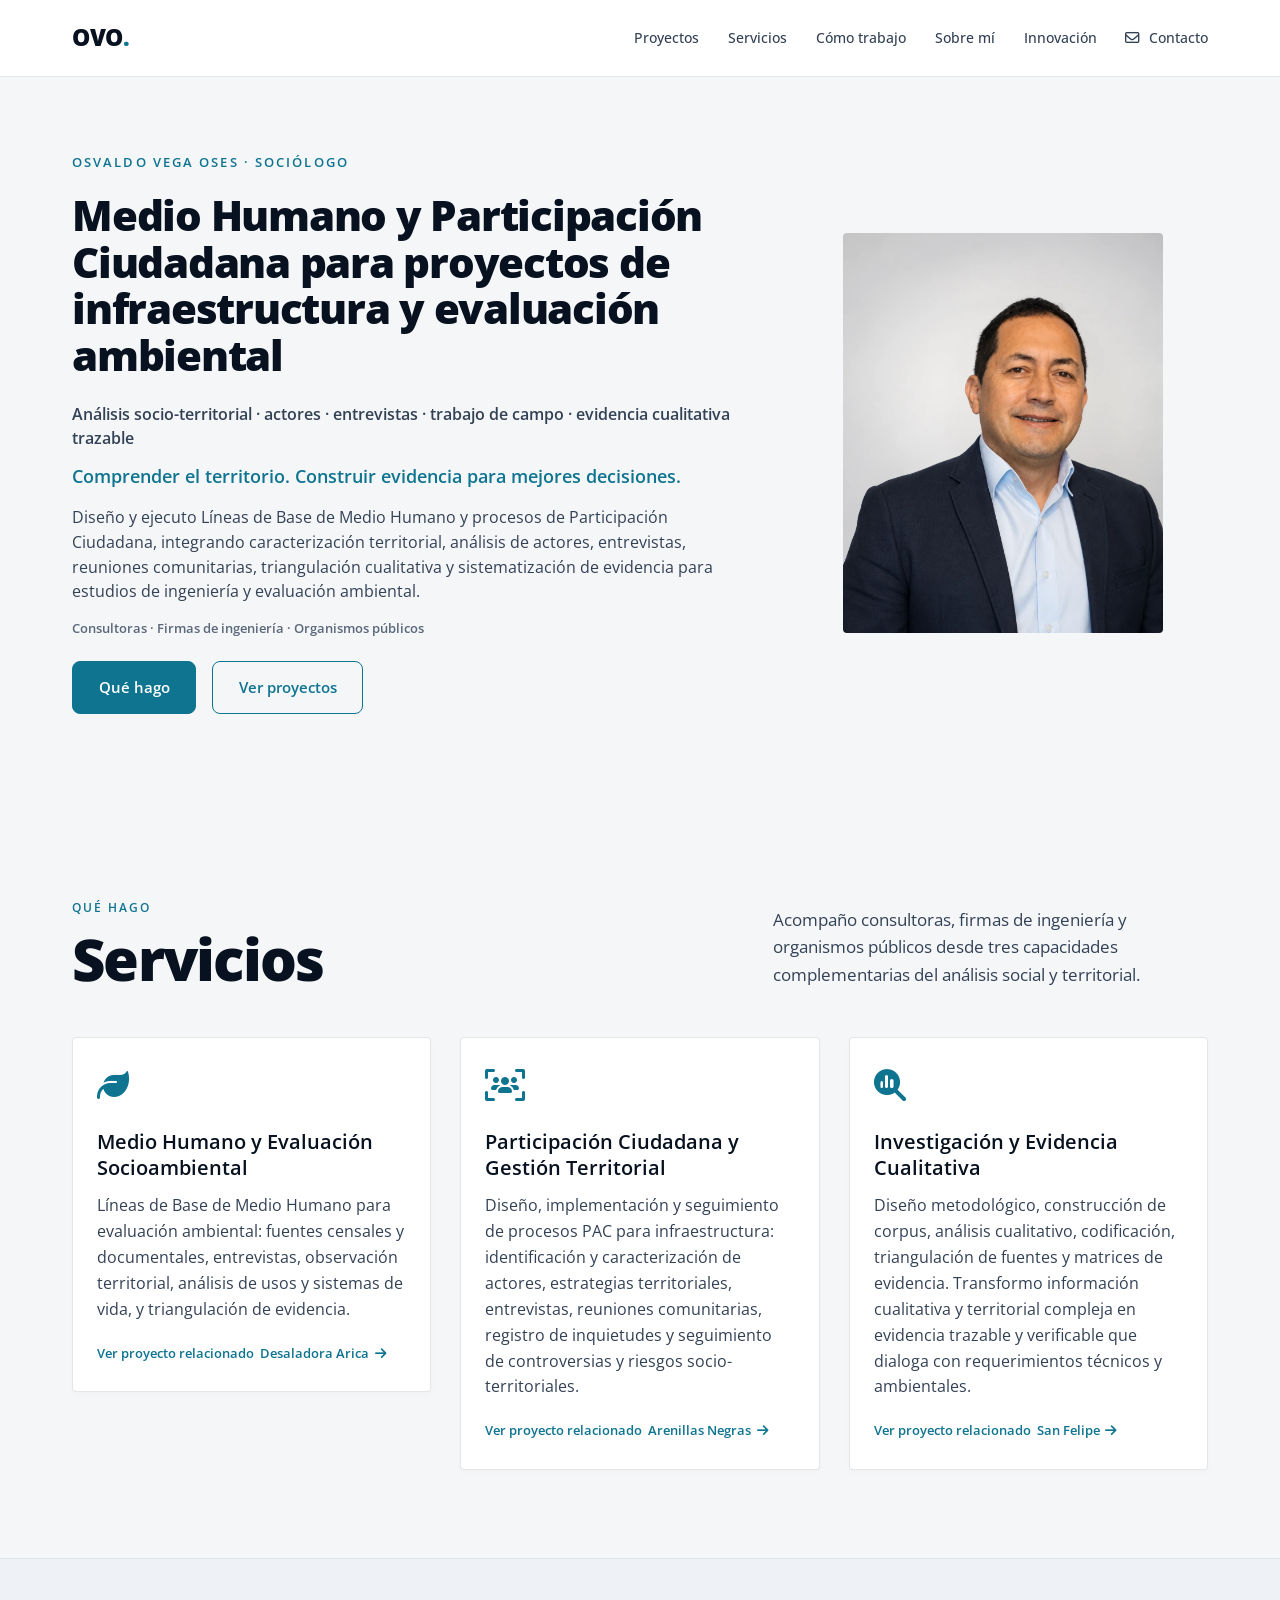
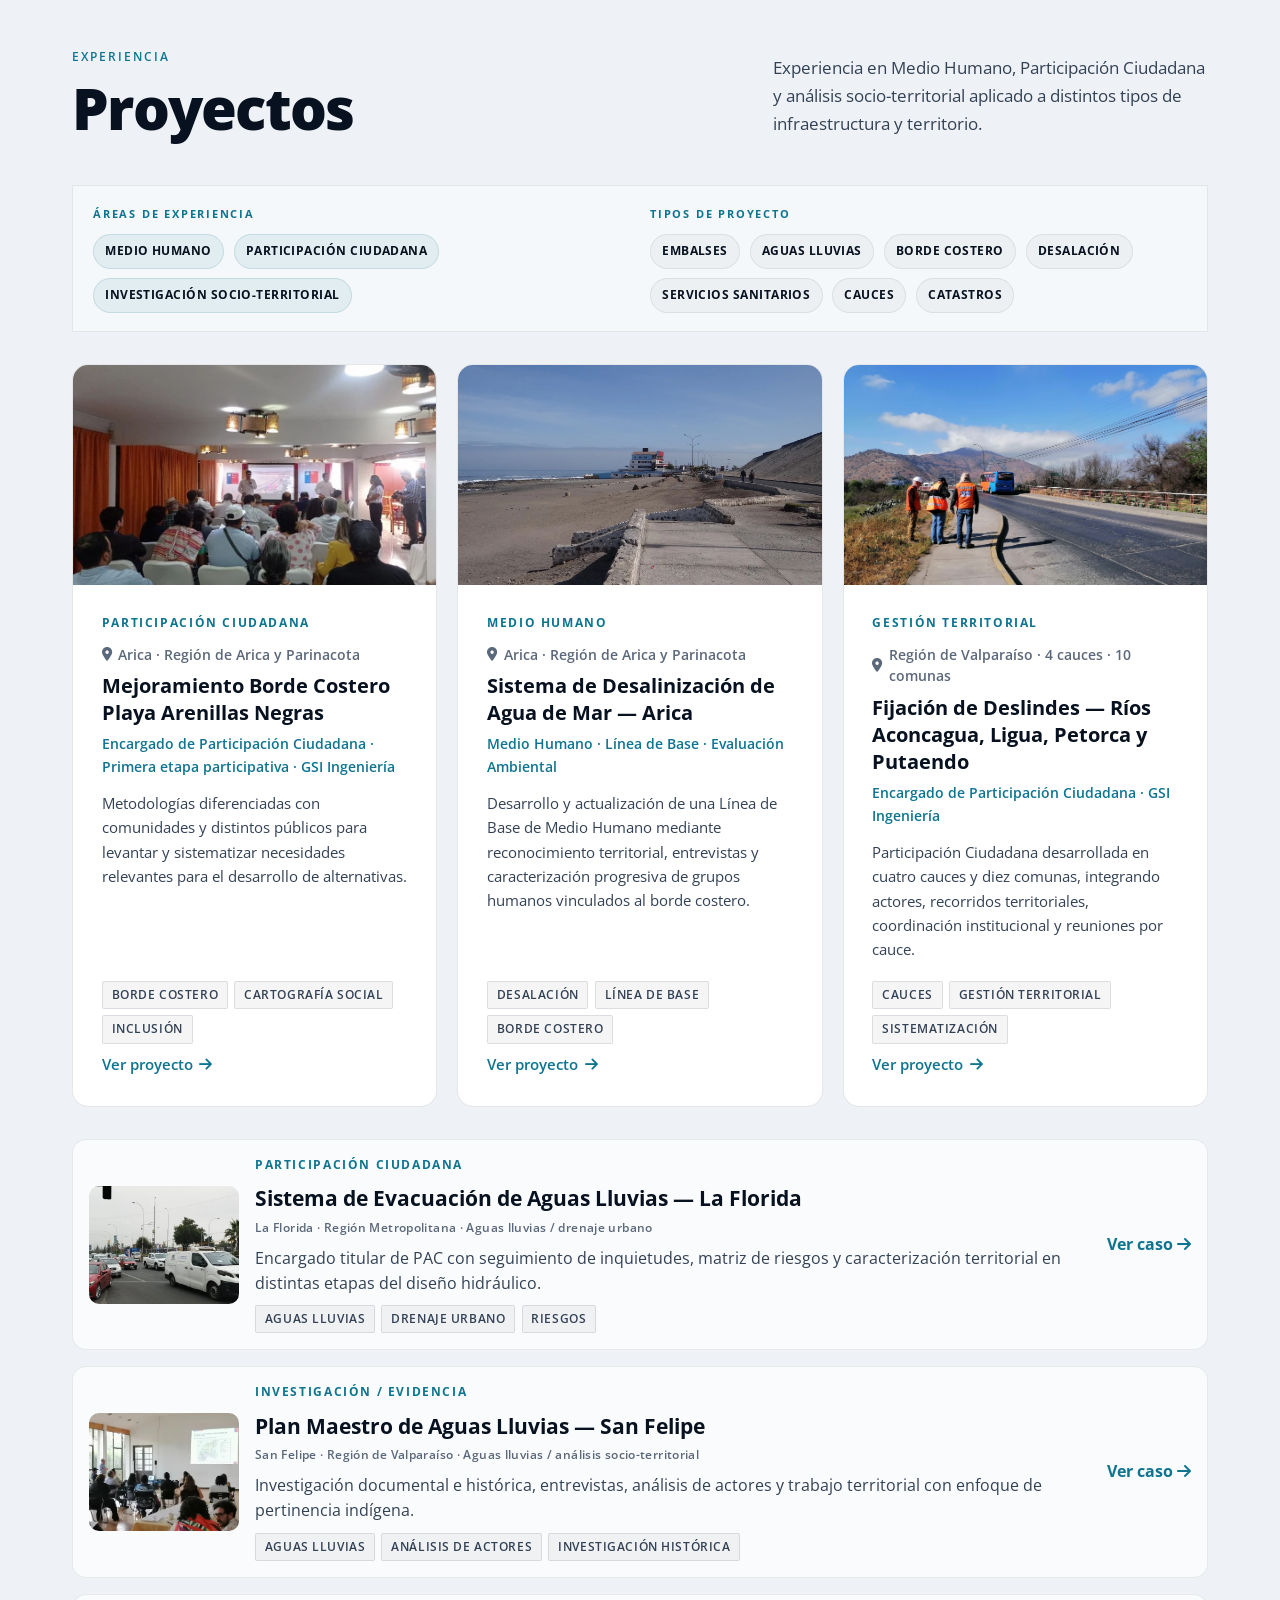
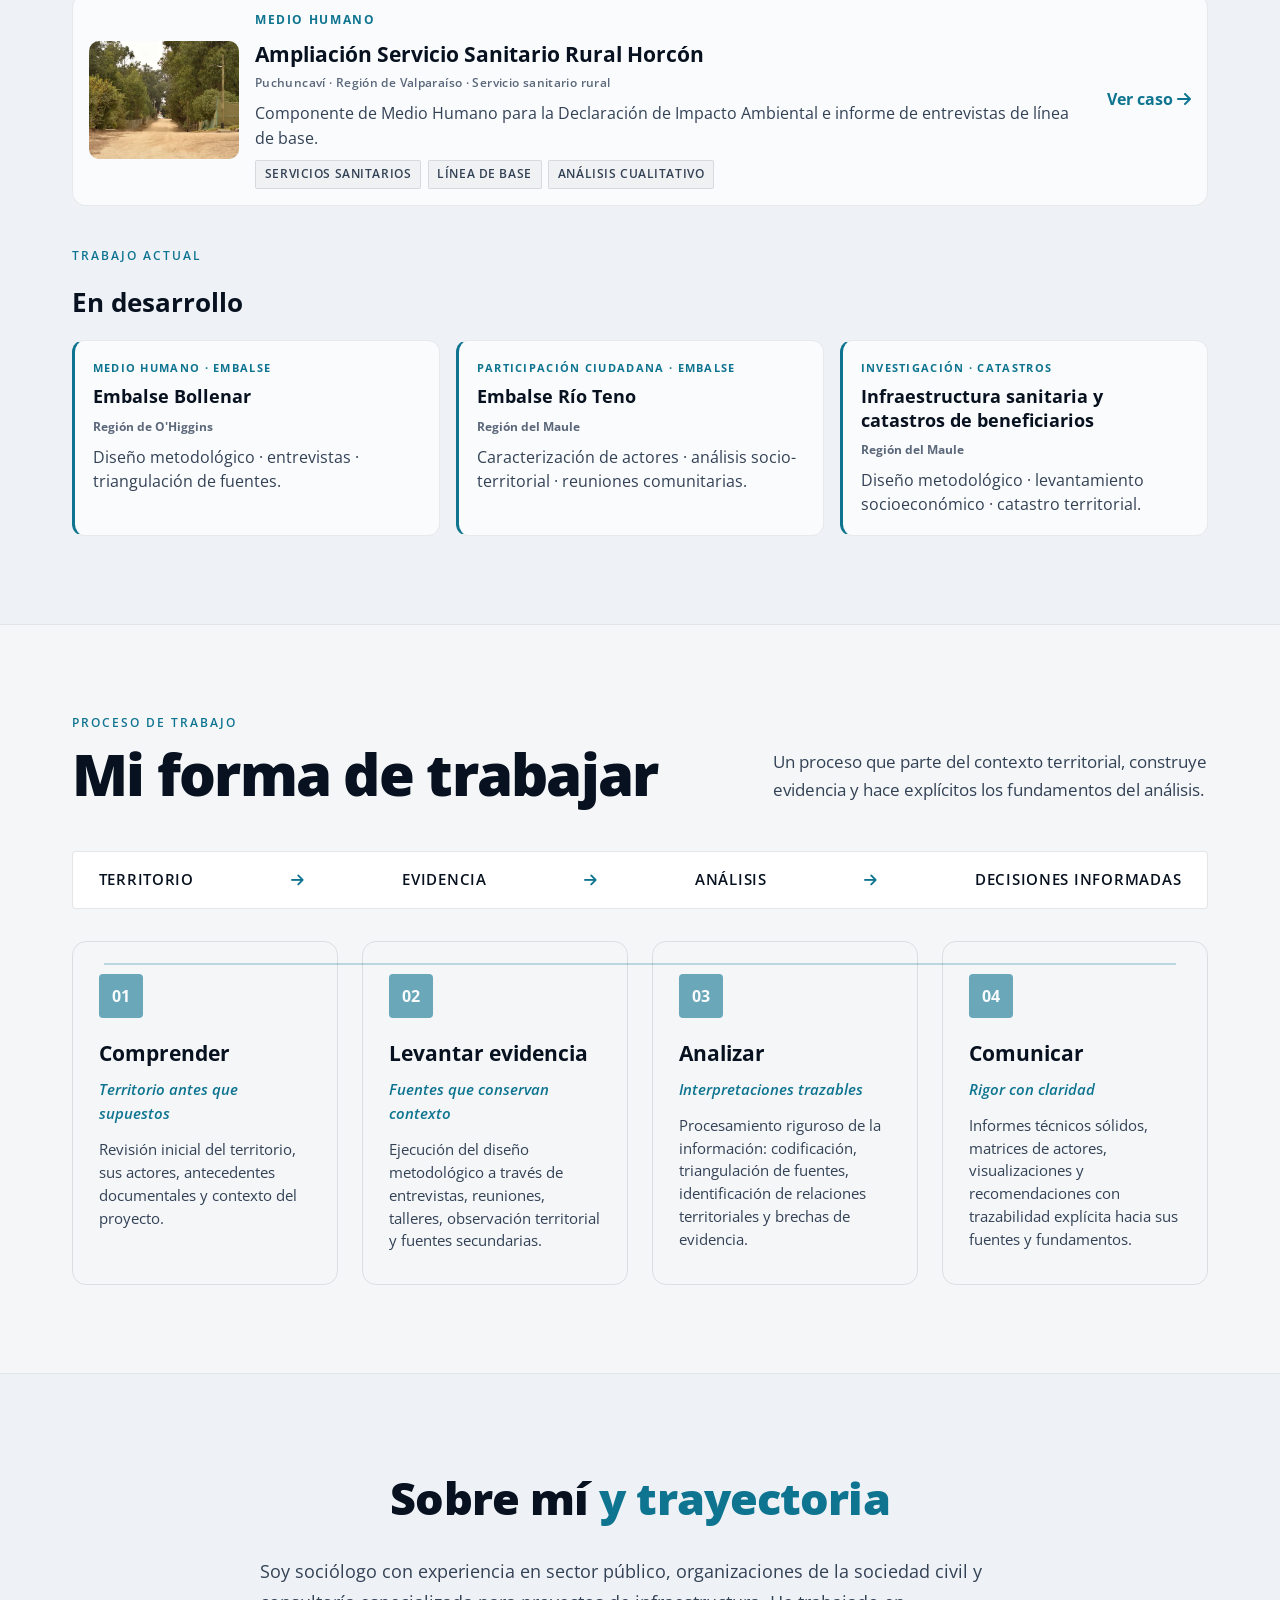
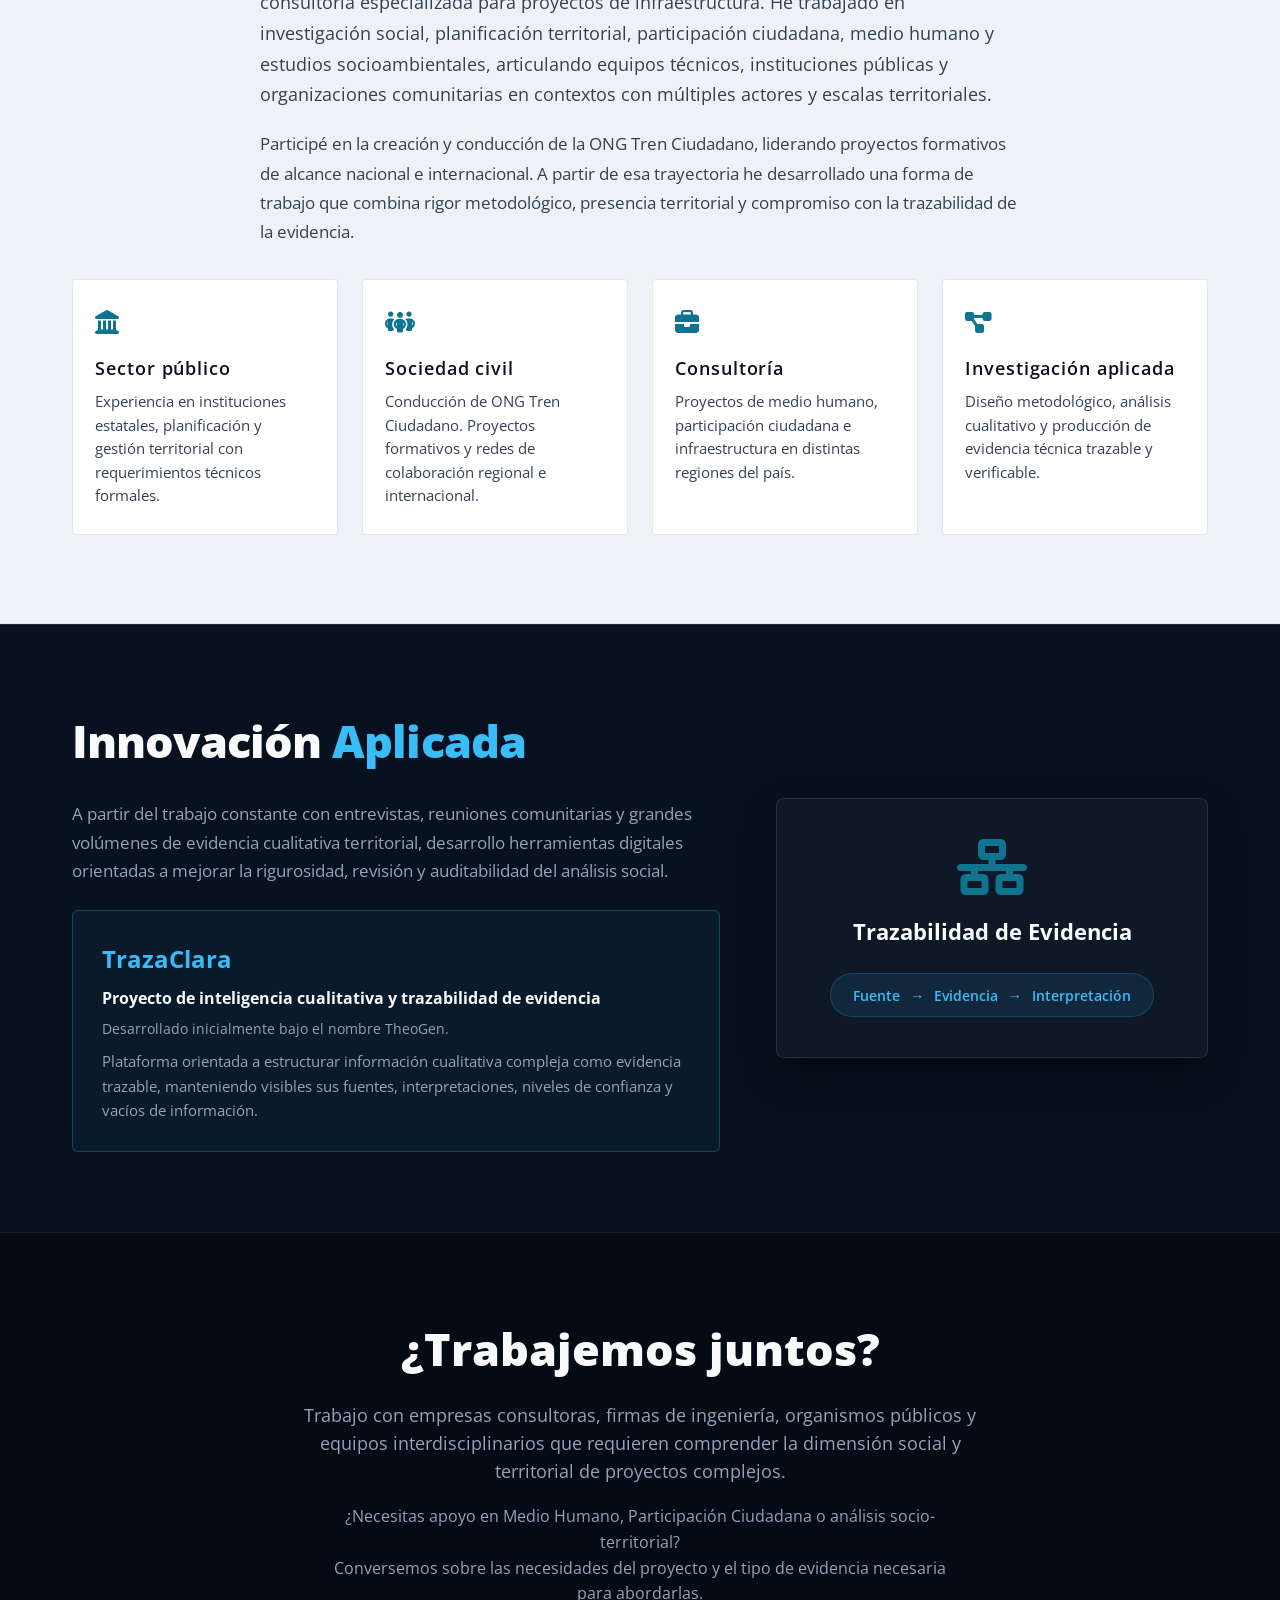
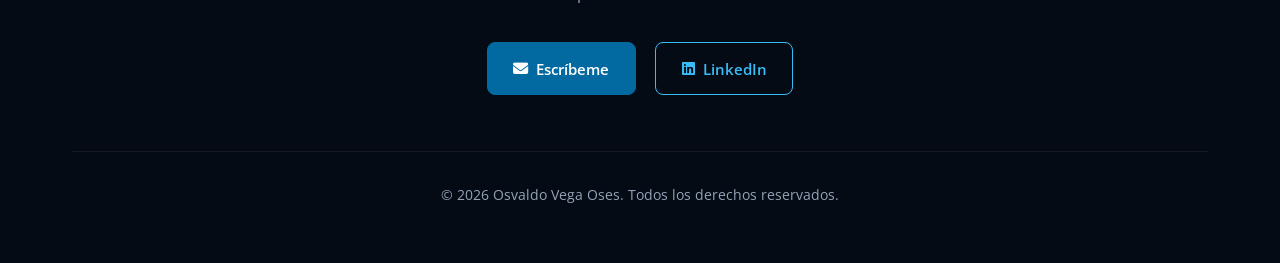
==== index2.html @ 4a3db796 "feat: arquitectura paralela V1/V2, portafolio profesional y actualizacion de contacto" ====
<!DOCTYPE html>
<html lang="es">
<head>
    <meta charset="UTF-8">

    <!-- Google Tag Manager -->
    <script>(function(w,d,s,l,i){w[l]=w[l]||[];w[l].push({'gtm.start':
    new Date().getTime(),event:'gtm.js'});var f=d.getElementsByTagName(s)[0],
    j=d.createElement(s),dl=l!='dataLayer'?'&l='+l:'';j.async=true;j.src=
    'https://www.googletagmanager.com/gtm.js?id='+i+dl;f.parentNode.insertBefore(j,f);
    })(window,document,'script','dataLayer','GTM-NN64BQC5');</script>
    <!-- End Google Tag Manager -->

    <!-- Microsoft Clarity -->
    <script type="text/javascript">
        (function(c,l,a,r,i,t,y){
            c[a]=c[a]||function(){(c[a].q=c[a].q||[]).push(arguments)};
            t=l.createElement(r);t.async=1;t.src="https://www.clarity.ms/tag/"+i;
            y=l.getElementsByTagName(r)[0];y.parentNode.insertBefore(t,y);
        })(window, document, "clarity", "script", "ypzia0e866");
    </script>
    <!-- End Microsoft Clarity -->

    <meta name="viewport" content="width=device-width, initial-scale=1.0">
    <title>Osvaldo Vega Oses | Sociólogo · Medio Humano · Participación Ciudadana</title>
    <meta name="description" content="Sociólogo especializado en participación ciudadana, medio humano y análisis socio-territorial para proyectos de infraestructura y evaluación ambiental. Produzco evidencia social y territorial clara, trazable y útil para la toma de decisiones.">
    <meta property="og:type" content="website">
    <meta property="og:title" content="Osvaldo Vega Oses | Sociólogo · Medio Humano · Participación Ciudadana">
    <meta property="og:description" content="Sociólogo especializado en participación ciudadana, medio humano y análisis socio-territorial para proyectos de infraestructura y evaluación ambiental.">
    <link rel="icon" href="favicon.ico" sizes="any">
    <link rel="icon" type="image/png" sizes="32x32" href="favicon-32x32.png">
    <link rel="icon" type="image/png" sizes="16x16" href="favicon-16x16.png">
    <link rel="stylesheet" href="style.css">
    <link rel="stylesheet" href="style-v2.css">
    <link rel="stylesheet" href="https://cdnjs.cloudflare.com/ajax/libs/font-awesome/6.4.0/css/all.min.css">
    <link rel="preconnect" href="https://fonts.googleapis.com">
    <link rel="preconnect" href="https://fonts.gstatic.com" crossorigin>
    <link href="https://fonts.googleapis.com/css2?family=Open+Sans:wght@300;400;600;700;800&display=swap" rel="stylesheet">

        <style>
        /* ============================================================
           INDEX.HTML — PORTAFOLIO PROFESIONAL EDITORIAL CLARO & TRANSICIÓN TECNOLÓGICA
           ============================================================ */

        /* --- Global Reset Scope & Color Tokens --- */
        .index-editorial {
            --bg-main: #F4F6F8;
            --bg-surface: #FFFFFF;
            --bg-alt: #EEF2F6;
            --text-primary: #07111F;
            --text-secondary: #334155;
            --text-muted: #5B677A;
            --accent-cyan: #0e7490;
            --accent-hover: #0369a1;
            --border-light: rgba(7, 17, 31, 0.1);
            --border-subtle: rgba(7, 17, 31, 0.06);

            background-color: var(--bg-main) !important;
            background-image: none !important;
            color: var(--text-primary) !important;
            font-family: 'Open Sans', sans-serif;
        }

        /* Override global dark text & headers */
        .index-editorial h1,
        .index-editorial h2,
        .index-editorial h3,
        .index-editorial h4 {
            color: var(--text-primary);
        }

        .index-editorial p {
            color: var(--text-secondary);
        }

        /* --- Editorial headings --- */
        .index-editorial .editorial-section-title,
        .index-editorial .featured-card-title,
        .index-editorial #metodologia .editorial-section-title,
        .index-editorial .method-step-title,
        .index-editorial #sobre-mi .section-title {
            font-family: 'Open Sans', sans-serif;
        }

        /* --- Header Sticky & Legibilidad --- */
        .index-editorial #header {
            background: rgba(255, 255, 255, 0.95);
            border-bottom: 1px solid var(--border-light);
            backdrop-filter: blur(10px);
            -webkit-backdrop-filter: blur(10px);
        }

        .index-editorial #header.scrolled {
            background: rgba(255, 255, 255, 0.98);
            box-shadow: 0 4px 12px rgba(7, 17, 31, 0.05);
        }

        .index-editorial .logo {
            color: var(--text-primary);
            font-weight: 700;
        }

        .index-editorial .logo .text-gradient {
            color: var(--accent-cyan);
            background: none;
            -webkit-text-fill-color: initial;
        }

        .index-editorial .nav-links a {
            color: var(--text-secondary);
            font-weight: 500;
        }

        .index-editorial .nav-links a:hover,
        .index-editorial .nav-links a.active {
            color: var(--accent-cyan);
        }

        .index-editorial .nav-toggle {
            color: var(--text-primary);
        }

        /* --- Hero Editorial --- */
        .index-editorial .hero {
            background: var(--bg-main);
            padding-top: calc(80px + 3rem);
            padding-bottom: 4.5rem;
        }

        .index-editorial .hero-eyebrow {
            color: var(--accent-cyan);
            font-size: 0.82rem;
            font-weight: 700;
            letter-spacing: 0.16em;
            text-transform: uppercase;
        }

        .index-editorial .hero h1 {
            color: var(--text-primary);
            font-family: 'Open Sans', sans-serif;
            font-size: clamp(2rem, 3.25vw, 2.9rem);
            font-weight: 800;
            line-height: 1.12;
            letter-spacing: -0.03em;
        }

        .index-editorial .hero .text-gradient {
            color: var(--accent-cyan);
            background: none;
            -webkit-text-fill-color: initial;
            font-style: normal;
        }

        .index-editorial .hero .hero-description {
            color: var(--text-secondary);
            font-size: 1rem;
            line-height: 1.55;
            max-width: 44rem;
        }

        .index-editorial .btn-primary {
            background: var(--accent-cyan);
            color: #ffffff;
            border: 1px solid var(--accent-cyan);
            font-weight: 600;
            box-shadow: none;
        }

        .index-editorial .btn-primary:hover {
            background: var(--accent-hover);
            border-color: var(--accent-hover);
            box-shadow: 0 4px 12px rgba(14, 116, 144, 0.25);
        }

        .index-editorial .btn-outline {
            color: var(--accent-cyan);
            border: 1px solid var(--accent-cyan);
            background: transparent;
            font-weight: 600;
        }

        .index-editorial .btn-outline:hover {
            background: rgba(14, 116, 144, 0.06);
            color: var(--accent-hover);
            border-color: var(--accent-hover);
        }

        /* --- Layout de Secciones de Alternancia Clara --- */
        .index-editorial .section-alt {
            background: var(--bg-alt);
            border-top: 1px solid var(--border-subtle);
            border-bottom: 1px solid var(--border-subtle);
        }

        .index-editorial .section-title {
            color: var(--text-primary);
            font-size: clamp(2rem, 3.5vw, 2.8rem);
            letter-spacing: -0.02em;
        }

        .index-editorial .section-title .text-gradient {
            color: var(--accent-cyan);
            background: none;
            -webkit-text-fill-color: initial;
        }

        .index-editorial .section-subtitle {
            color: var(--text-secondary);
        }

        /* --- 02 CASOS SELECCIONADOS (Colección Editorial Continua) --- */
        .index-editorial .editorial-section-intro {
            display: grid;
            grid-template-columns: minmax(0, 1.2fr) minmax(260px, 0.8fr);
            gap: 3rem;
            align-items: end;
            margin-bottom: 3rem;
        }

        .index-editorial .editorial-kicker {
            display: block;
            margin-bottom: 0.75rem;
            color: var(--accent-cyan);
            font-size: 0.78rem;
            font-weight: 700;
            letter-spacing: 0.16em;
            text-transform: uppercase;
        }

        .index-editorial .editorial-section-title {
            margin: 0;
            color: var(--text-primary);
            font-size: clamp(2.2rem, 4.5vw, 3.6rem);
            font-weight: 400;
            line-height: 1.02;
            letter-spacing: -0.03em;
        }

        .index-editorial .editorial-section-description {
            max-width: 34rem;
            margin: 0;
            color: var(--text-secondary);
            font-size: 1.05rem;
            line-height: 1.65;
        }

        .index-editorial .editorial-cases-grid {
            display: grid;
            grid-template-columns: repeat(3, minmax(0, 1fr));
            border-top: 1px solid var(--border-light);
            border-bottom: 1px solid var(--border-light);
            background: var(--bg-surface);
        }

        .index-editorial .editorial-cases-grid .featured-card {
            min-width: 0;
            border: 0;
            border-left: 1px solid var(--border-light);
            border-radius: 0;
            background: transparent;
            box-shadow: none;
            backdrop-filter: none;
            -webkit-backdrop-filter: none;
            transform: none;
            transition: none;
            display: flex;
            flex-direction: column;
        }

        .index-editorial .editorial-cases-grid .featured-card:first-child {
            border-left: 0;
        }

        .index-editorial .editorial-cases-grid .featured-card-media {
            height: auto;
            aspect-ratio: 16 / 9;
            background: #e2e8f0;
            overflow: hidden;
        }

        .index-editorial .editorial-cases-grid .featured-card-img {
            display: block;
            width: 100%;
            height: 100%;
            object-fit: cover;
            transition: transform 0.3s ease;
        }

        .index-editorial .editorial-cases-grid .featured-card:hover .featured-card-img {
            transform: scale(1.025);
        }

        .index-editorial .editorial-cases-grid .featured-card-content {
            min-width: 0;
            padding: 1.6rem 1.4rem 1.8rem;
            display: flex;
            flex-direction: column;
            flex-grow: 1;
        }

        .index-editorial .editorial-cases-grid .featured-card-location {
            color: var(--text-muted);
            font-size: 0.76rem;
            font-weight: 600;
            letter-spacing: 0.04em;
            text-transform: uppercase;
            margin-bottom: 0.6rem;
            display: block;
        }

        .index-editorial .editorial-cases-grid .featured-card-location i {
            color: var(--accent-cyan);
            margin-right: 0.3rem;
        }

        .index-editorial .editorial-cases-grid .featured-card-title {
            color: var(--text-primary);
            font-size: 1.35rem;
            font-weight: 400;
            line-height: 1.25;
            margin-top: 0;
            margin-bottom: 0.5rem;
        }

        .index-editorial .editorial-cases-grid .featured-card-role {
            color: var(--accent-cyan);
            font-size: 0.84rem;
            font-weight: 600;
            margin-bottom: 0.9rem;
            display: block;
        }

        .index-editorial .editorial-cases-grid .featured-card-summary {
            color: var(--text-secondary);
            font-size: 0.96rem;
            line-height: 1.6;
            margin-bottom: 1.2rem;
            flex-grow: 1;
        }

        .index-editorial .featured-card-link {
            color: var(--accent-cyan);
            font-weight: 600;
            font-size: 0.92rem;
            text-decoration: none;
            display: inline-flex;
            align-items: center;
            gap: 0.4rem;
            margin-top: auto;
        }

        .index-editorial .featured-card-link:hover {
            color: var(--accent-hover);
        }

        /* --- Discretes Tags Control (No check icons, subtle rectangular) --- */
        .index-editorial .project-tags {
            display: flex;
            flex-wrap: wrap;
            gap: 0.4rem;
        }

        .index-editorial .tag-item {
            font-size: 0.72rem;
            font-weight: 600;
            letter-spacing: 0.05em;
            text-transform: uppercase;
            padding: 0.25rem 0.55rem;
            border-radius: 2px;
            background: rgba(7, 17, 31, 0.04);
            border: 1px solid var(--border-light);
            color: var(--text-secondary);
        }

        .index-editorial .tag-item i {
            display: none !important; /* Oculta íconos check según especificación */
        }

        /* --- 03 EN QUÉ PUEDO APORTAR (Especialidades) --- */
        .index-editorial .experience-grid {
            display: grid;
            grid-template-columns: repeat(3, 1fr);
            gap: 1.8rem;
        }

        .index-editorial .glass-card {
            background: var(--bg-surface);
            border: 1px solid var(--border-light);
            border-radius: 4px;
            padding: 2rem 1.75rem;
            box-shadow: 0 2px 6px rgba(7, 17, 31, 0.02);
            backdrop-filter: none;
            -webkit-backdrop-filter: none;
            transition: border-color 0.2s ease, box-shadow 0.2s ease, transform 0.2s ease;
        }

        .index-editorial .glass-card:hover {
            border-color: rgba(14, 116, 144, 0.4);
            box-shadow: 0 6px 20px rgba(7, 17, 31, 0.06);
            transform: translateY(-2px);
        }

        .index-editorial .glass-card h3 {
            color: var(--text-primary);
            font-size: 1.25rem;
            font-weight: 600;
            margin-top: 1rem;
            margin-bottom: 0.8rem;
        }

        .index-editorial .glass-card p {
            color: var(--text-secondary);
            font-size: 0.98rem;
            line-height: 1.65;
        }

        .index-editorial .card-icon i {
            color: var(--accent-cyan);
            font-size: 2rem;
        }

        /* --- 04 MÁS CASOS Y OTROS PROYECTOS --- */
        .index-editorial .more-cases-grid {
            display: grid;
            grid-template-columns: repeat(3, 1fr);
            gap: 1.8rem;
            margin-bottom: 3.5rem;
        }

        .index-editorial .secondary-card {
            background: var(--bg-surface);
            border: 1px solid var(--border-light);
            border-radius: 4px;
            overflow: hidden;
            display: flex;
            flex-direction: column;
            transition: border-color 0.2s ease, box-shadow 0.2s ease;
        }

        .index-editorial .secondary-card:hover {
            border-color: rgba(14, 116, 144, 0.4);
            box-shadow: 0 6px 18px rgba(7, 17, 31, 0.06);
        }

        .index-editorial .secondary-card-media {
            aspect-ratio: 16 / 9;
            overflow: hidden;
            background: #e2e8f0;
        }

        .index-editorial .secondary-card-img {
            width: 100%;
            height: 100%;
            object-fit: cover;
            transition: transform 0.3s ease;
        }

        .index-editorial .secondary-card:hover .secondary-card-img {
            transform: scale(1.03);
        }

        .index-editorial .secondary-card-content {
            padding: 1.5rem;
            display: flex;
            flex-direction: column;
            flex-grow: 1;
        }

        .index-editorial .secondary-card-location {
            color: var(--text-muted);
            font-size: 0.75rem;
            font-weight: 600;
            text-transform: uppercase;
            letter-spacing: 0.04em;
            margin-bottom: 0.5rem;
        }

        .index-editorial .secondary-card-location i {
            color: var(--accent-cyan);
            margin-right: 0.25rem;
        }

        .index-editorial .secondary-card-title {
            color: var(--text-primary);
            font-size: 1.18rem;
            font-weight: 600;
            line-height: 1.3;
            margin-top: 0;
            margin-bottom: 0.6rem;
        }

        .index-editorial .secondary-card-summary {
            color: var(--text-secondary);
            font-size: 0.94rem;
            line-height: 1.6;
            margin-bottom: 1.2rem;
            flex-grow: 1;
        }

        /* Otros Proyectos Compactos */
        .index-editorial .other-projects-grid {
            display: grid;
            grid-template-columns: repeat(3, 1fr);
            gap: 1.5rem;
        }

        .index-editorial .other-project-card {
            background: var(--bg-surface);
            border: 1px solid var(--border-light);
            border-radius: 4px;
            padding: 1.4rem;
        }

        .index-editorial .other-project-card h4 {
            color: var(--accent-cyan);
            font-size: 1.1rem;
            font-weight: 700;
            margin-top: 0;
            margin-bottom: 0.3rem;
        }

        .index-editorial .other-project-subtitle {
            color: var(--text-primary);
            font-size: 0.88rem;
            font-weight: 600;
            display: block;
            margin-bottom: 0.9rem;
        }

        /* --- 05 MI FORMA DE TRABAJAR (Proceso Editorial) --- */
        .index-editorial .editorial-process-summary {
            display: flex;
            align-items: center;
            justify-content: space-between;
            gap: 1rem;
            padding: 1rem 1.6rem;
            background: var(--bg-surface);
            border: 1px solid var(--border-light);
            border-radius: 4px;
            margin-bottom: 3rem;
            color: var(--text-secondary);
            font-size: 0.92rem;
            font-weight: 600;
            text-transform: uppercase;
            letter-spacing: 0.05em;
        }

        .index-editorial .editorial-process-summary span {
            color: var(--text-primary);
        }

        .index-editorial .editorial-process-summary i {
            color: var(--accent-cyan);
        }

        .index-editorial .editorial-method-grid {
            position: relative;
            display: grid;
            grid-template-columns: repeat(4, 1fr);
            gap: 2rem;
        }

        .index-editorial .editorial-method-grid::before {
            content: '';
            position: absolute;
            top: 22px;
            left: 2rem;
            right: 2rem;
            height: 2px;
            background: rgba(14, 116, 144, 0.25);
            z-index: 1;
        }

        .index-editorial .editorial-method-grid .method-step {
            position: relative;
            z-index: 2;
            background: transparent;
        }

        .index-editorial .editorial-method-grid .method-step-num {
            width: 44px;
            height: 44px;
            background: var(--accent-cyan);
            color: #ffffff;
            font-size: 1rem;
            font-weight: 700;
            display: flex;
            align-items: center;
            justify-content: center;
            border-radius: 4px;
            margin-bottom: 1.2rem;
        }

        .index-editorial .editorial-method-grid .method-step-title {
            color: var(--text-primary);
            font-size: 1.3rem;
            font-weight: 400;
            margin-top: 0;
            margin-bottom: 0.4rem;
        }

        .index-editorial .editorial-method-concept {
            color: var(--accent-cyan);
            font-style: italic;
            font-size: 0.95rem;
            font-weight: 500;
            margin-bottom: 0.8rem;
        }

        .index-editorial .editorial-method-grid .method-step p:not(.editorial-method-concept) {
            color: var(--text-secondary);
            font-size: 0.95rem;
            line-height: 1.6;
        }

        /* --- 06 SOBRE MÍ Y TRAYECTORIA --- */
        .index-editorial .about-milestones {
            display: grid;
            grid-template-columns: repeat(4, 1fr);
            gap: 1.5rem;
        }

        .index-editorial .about-milestone-card {
            background: var(--bg-surface);
            border: 1px solid var(--border-light);
            border-radius: 4px;
            padding: 1.6rem 1.4rem;
        }

        .index-editorial .about-milestone-card h4 {
            color: var(--text-primary);
            font-size: 1.1rem;
            font-weight: 600;
            margin-top: 0.8rem;
            margin-bottom: 0.5rem;
        }

        .index-editorial .about-milestone-card p {
            color: var(--text-secondary);
            font-size: 0.92rem;
            line-height: 1.6;
        }

        .index-editorial .about-milestone-card .milestone-icon i {
            color: var(--accent-cyan);
            font-size: 1.5rem;
        }

        .index-editorial .about-profile-grid {
            display: grid;
            grid-template-columns: minmax(240px, 0.75fr) minmax(0, 1.75fr);
            gap: 3.5rem;
            align-items: center;
            max-width: 980px;
            margin: 0 auto 3.5rem;
        }

        .index-editorial .about-profile-photo {
            width: 100%;
            max-width: 320px;
            aspect-ratio: 4 / 5;
            object-fit: cover;
            object-position: center top;
            display: block;
            border: 1px solid var(--border-light);
            border-radius: 24px;
        }

        .index-editorial .about-profile-copy {
            max-width: 680px;
        }

        .index-editorial .about-profile-copy p {
            margin-top: 0;
        }

        @media (max-width: 768px) {
            .index-editorial .about-profile-grid {
                grid-template-columns: 1fr;
                gap: 2rem;
            }

            .index-editorial .about-profile-photo {
                max-width: 280px;
                margin: 0 auto;
            }
        }

        /* ============================================================
           TRANSICIÓN DELIBERADA A FONDO OSCURO TECNOLÓGICO
           Punto de Quiebre: #innovacion + footer#contacto
           ============================================================ */
        .index-editorial #innovacion {
            background-color: #07111F !important;
            color: #F8FAFC !important;
            border-top: 1px solid rgba(255, 255, 255, 0.1);
            padding-top: 5rem;
            padding-bottom: 5rem;
        }

        .index-editorial #innovacion .section-title {
            color: #F8FAFC !important;
        }

        .index-editorial #innovacion .section-title .text-gradient {
            color: #38BDF8 !important;
            background: none !important;
            -webkit-text-fill-color: initial !important;
        }

        .index-editorial #innovacion p {
            color: #94A3B8 !important;
        }

        .index-editorial .innovation-highlight {
            background: rgba(56, 189, 248, 0.05);
            border: 1px solid rgba(56, 189, 248, 0.25);
            border-radius: 6px;
            padding: 1.8rem;
        }

        .index-editorial .innovation-highlight h3 {
            color: #38BDF8 !important;
            font-size: 1.5rem;
            margin-top: 0;
            margin-bottom: 0.5rem;
        }

        .index-editorial .innovation-highlight strong {
            color: #F8FAFC !important;
        }

        .index-editorial .platform-note {
            color: #94A3B8 !important;
            font-size: 0.85rem;
        }

        .index-editorial .theogen-box {
            background: rgba(255, 255, 255, 0.03);
            border: 1px solid rgba(255, 255, 255, 0.1);
            border-radius: 8px;
            padding: 2.5rem 2rem;
            text-align: center;
        }

        .index-editorial .theogen-box h3 {
            color: #F8FAFC !important;
            font-size: 1.35rem;
            margin-bottom: 1.5rem;
        }

        .index-editorial .pipeline-flow {
            background: rgba(56, 189, 248, 0.1);
            border: 1px solid rgba(56, 189, 248, 0.2);
            border-radius: 30px;
            padding: 0.6rem 1.4rem;
            color: #38BDF8 !important;
            font-weight: 600;
            display: inline-flex;
            gap: 0.6rem;
            align-items: center;
        }

        .index-editorial .pipeline-flow span {
            color: #38BDF8 !important;
        }

        /* --- Footer Oscuro Coherente (#contacto) --- */
        .index-editorial footer#contacto {
            background-color: #050B14 !important;
            border-top: 1px solid rgba(255, 255, 255, 0.08);
            color: #F8FAFC !important;
            padding-top: 5rem;
            padding-bottom: 3.5rem;
        }

        .index-editorial footer#contacto .footer-heading {
            color: #F8FAFC !important;
            font-family: 'Open Sans', sans-serif;
            font-size: clamp(2rem, 3.5vw, 3rem);
        }

        .index-editorial footer#contacto .footer-audience,
        .index-editorial footer#contacto .footer-cta-text {
            color: #94A3B8 !important;
        }

        .index-editorial footer#contacto .btn-primary {
            background: #0369a1;
            border-color: #0369a1;
            color: #ffffff;
        }

        .index-editorial footer#contacto .btn-primary:hover {
            background: #075985;
            border-color: #075985;
        }

        .index-editorial footer#contacto .btn-outline {
            color: #38bdf8;
            border-color: #38bdf8;
            background: transparent;
        }

        .index-editorial footer#contacto .btn-outline:hover {
            background: rgba(56, 189, 248, 0.1);
            color: #7dd3fc;
            border-color: #7dd3fc;
        }

        .index-editorial footer#contacto .footer-copy {
            color: #94A3B8 !important;
            border-top: 1px solid rgba(255, 255, 255, 0.06);
            padding-top: 2rem;
            margin-top: 3.5rem;
        }

        /* ============================================================
           BREAKPOINTS RESPONSIVE STRICT RULES (QA 320 - 1440px)
           Reglas de Grilla:
           - Casos seleccionados: 3 cols -> 1 col (o 2+1 deliberado)
           - Especialidades: 3 cols -> 1 col (evita 2+1 desequilibrado)
           - Más casos: 3 cols -> 1 col
           - Otros proyectos: 3 cols -> 1 col
           - Proceso: 4 cols -> 2x2 tablet -> 1 col móvil (APROBADO)
           - Trayectoria: 4 cols -> 2x2 tablet -> 1 col móvil (NO 3+1)
           ============================================================ */

        @media (max-width: 1024px) {
            .index-editorial .editorial-section-intro {
                grid-template-columns: 1fr;
                gap: 1.2rem;
                align-items: start;
            }

            .index-editorial .editorial-section-description {
                max-width: 100%;
            }

            .index-editorial .editorial-method-grid {
                grid-template-columns: repeat(2, 1fr);
                gap: 2.5rem 2rem;
            }

            .index-editorial .editorial-method-grid::before {
                display: none; /* Oculta línea continua en 2x2 */
            }

            .index-editorial .about-milestones {
                grid-template-columns: repeat(2, 1fr); /* 2x2 APROBADO */
            }
        }

        @media (max-width: 992px) {
            /* Cambio de 3 columnas a 1 columna para EVITAR tarjetas aisladas 2+1 */
            .index-editorial .editorial-cases-grid {
                grid-template-columns: 1fr;
                border-top: 1px solid var(--border-light);
                border-bottom: 1px solid var(--border-light);
            }

            .index-editorial .editorial-cases-grid .featured-card {
                border-left: 0;
                border-top: 1px solid var(--border-light);
            }

            .index-editorial .editorial-cases-grid .featured-card:first-child {
                border-top: 0;
            }

            .index-editorial .experience-grid {
                grid-template-columns: 1fr;
            }

            .index-editorial .more-cases-grid {
                grid-template-columns: 1fr;
            }

            .index-editorial .other-projects-grid {
                grid-template-columns: 1fr;
            }
        }

        @media (max-width: 768px) {
            .index-editorial .nav-links {
                background: rgba(255, 255, 255, 0.98);
                border-bottom: 1px solid var(--border-light);
            }

            .index-editorial .nav-links a {
                color: var(--text-secondary);
            }

            .index-editorial .nav-links a:hover,
            .index-editorial .nav-links a:focus {
                color: var(--accent-cyan);
            }
        }

        @media (max-width: 640px) {

            .index-editorial main > section:not(#inicio):not(#innovacion) {
                padding-top: 4.5rem;
                padding-bottom: 4.5rem;
            }

            .index-editorial .editorial-cases-grid .featured-card-location,
            .index-editorial .secondary-card-location {
                font-size: 0.8rem;
            }

            .index-editorial .editorial-cases-grid .featured-card-role {
                font-size: 0.86rem;
            }

            .index-editorial .tag-item {
                font-size: 0.78rem;
                line-height: 1.35;
            }

            .index-editorial .featured-card-link {
                font-size: 0.95rem;
            }

            .index-editorial .hero {
                padding-top: calc(70px + 2rem);
                padding-bottom: 3rem;
            }

            .index-editorial .editorial-process-summary {
                flex-direction: column;
                align-items: flex-start;
                gap: 0.5rem;
            }

            .index-editorial .editorial-process-summary i {
                transform: rotate(90deg);
                margin: 0.2rem 0;
            }

            .index-editorial .editorial-method-grid {
                grid-template-columns: 1fr;
                gap: 2rem;
            }

            .index-editorial .about-milestones {
                grid-template-columns: 1fr;
            }
        }

        @media (prefers-reduced-motion: reduce) {
            .index-editorial .editorial-cases-grid .featured-card-img,
            .index-editorial .secondary-card-img,
            .index-editorial .glass-card,
            .index-editorial .secondary-card {
                transition: none !important;
                transform: none !important;
            }
        }
</style>

    <style>
        .index-editorial,
        .index-editorial body,
        .index-editorial h1,
        .index-editorial h2,
        .index-editorial h3,
        .index-editorial h4,
        .index-editorial nav,
        .index-editorial p,
        .index-editorial a,
        .index-editorial span,
        .index-editorial button,
        .index-editorial label,
        .index-editorial small { font-family: 'Open Sans', sans-serif !important; }
        .index-editorial .logo { font-family: 'Open Sans', sans-serif !important; font-weight: 800; font-size: 1.45rem; }
        .index-editorial h1,
        .index-editorial .section-title,
        .index-editorial .editorial-section-title { font-family: 'Open Sans', sans-serif !important; font-weight: 800 !important; }
        .index-editorial .featured-card-title,
        .index-editorial .secondary-card-title,
        .index-editorial .method-step-title { font-family: 'Open Sans', sans-serif !important; font-weight: 700 !important; }
        .index-editorial .editorial-method-concept { font-family: 'Open Sans', sans-serif !important; font-weight: 600; }
        .index-editorial .hero-eyebrow,
        .index-editorial .editorial-kicker,
        .index-editorial .featured-card-location,
        .index-editorial .featured-card-role,
        .index-editorial .secondary-card-location,
        .index-editorial .tag-item,
        .index-editorial .btn,
        .index-editorial footer .footer-heading { font-family: 'Open Sans', sans-serif !important; font-weight: 600; }
        .index-editorial footer .footer-heading { font-weight: 800; }
        .index-editorial .hero > .container { display: grid; grid-template-columns: minmax(0, 1.65fr) minmax(0, 1fr); align-items: center; gap: clamp(2rem, 4vw, 4rem); }
        .index-editorial .hero-content { min-width: 0; }
        .index-editorial .hero .hero-tagline { color: var(--accent-cyan); font-size: clamp(1rem, 1.4vw, 1.2rem); font-weight: 600; line-height: 1.4; margin-bottom: 1rem; }
        .index-editorial .hero .hero-technical-line { color: var(--text-secondary); font-size: clamp(.95rem, 1.25vw, 1.05rem); font-weight: 600; line-height: 1.5; margin-bottom: .85rem; }
        .index-editorial .hero .hero-description { margin-bottom: .9rem; }
        .index-editorial .hero .hero-audience { color: var(--text-muted); font-size: .82rem; font-weight: 600; line-height: 1.5; margin-bottom: 1.4rem; }
        .index-editorial .hero-photo-wrap { display: flex; justify-content: center; align-items: center; padding: 1rem; }
        .index-editorial .hero-photo { display: block; width: min(100%, 320px); max-width: 100%; aspect-ratio: 4 / 5; object-fit: cover; object-position: center top; border-radius: 4px; }
        .index-editorial #sobre-mi .about-profile-grid { display: block; max-width: 760px; margin: 0 auto 2rem; }
        .index-editorial #sobre-mi .about-profile-copy { max-width: 760px; margin: 0 auto; }
        .index-editorial #sobre-mi .section-title { margin-bottom: 1.4rem; }
        .index-editorial main > section,
        .index-editorial footer { scroll-margin-top: 92px; }
        .index-editorial #que-hago > .container > p { margin: -.5rem auto 1.75rem !important; }
        .index-editorial #que-hago .experience-grid { align-items: start; }
        .index-editorial #que-hago .glass-card { height: auto; min-height: 0; padding: 1.6rem 1.5rem; }
        .index-editorial #metodologia .editorial-process-summary { margin-bottom: 2rem; }
        .index-editorial #metodologia .editorial-method-grid { gap: 1.5rem; }
        .index-editorial #metodologia .editorial-method-grid .method-step p:not(.editorial-method-concept) { line-height: 1.5; }
        .index-editorial .service-related-link { display: inline-flex; align-items: center; gap: .35rem; margin-top: 1.25rem; color: var(--accent-cyan); font-size: .82rem; font-weight: 600; text-decoration: none; }
        .index-editorial .service-related-link:hover, .index-editorial .service-related-link:focus-visible { color: var(--accent-hover); text-decoration: underline; }
        .index-editorial .nav-links a i { margin-right: .35rem; }
        .index-editorial .experience-map { display: grid; grid-template-columns: repeat(2, minmax(0, 1fr)); gap: 1.25rem; margin: 0 0 2rem; padding: 1.15rem 1.25rem; border: 1px solid rgba(7,17,31,0.08); background: rgba(255,255,255,0.4); }
        .index-editorial .experience-map-block { display: flex; flex-direction: column; gap: .7rem; }
        .index-editorial .experience-map-kicker { font-size: .7rem; letter-spacing: .16em; text-transform: uppercase; color: var(--accent-cyan); font-weight: 700; }
        .index-editorial .experience-tag-list { display: flex; flex-wrap: wrap; gap: .6rem; }
        .index-editorial .project-pill { display: inline-flex; align-items: center; padding: .45rem .7rem; background: rgba(14,116,144,0.08); color: var(--text-primary); border: 1px solid rgba(14,116,144,0.15); border-radius: 999px; font-size: .72rem; font-weight: 700; letter-spacing: .04em; text-transform: uppercase; }
        .index-editorial .project-pill.subtle { background: rgba(7,17,31,0.03); border-color: rgba(7,17,31,0.08); }
        .index-editorial .featured-projects { display: grid; grid-template-columns: repeat(3, minmax(0,1fr)); gap: 1.25rem; margin-top: 1.5rem; }
        .index-editorial .featured-projects .featured-card { display: flex; flex-direction: column; }
        .index-editorial .project-area { display: block; margin: 0 0 .7rem; color: var(--accent-cyan); font-size: .72rem; font-weight: 700; letter-spacing: .14em; text-transform: uppercase; }
        .index-editorial .published-projects { display: grid; grid-template-columns: 1fr; gap: 1rem; margin-top: 2rem; }
        .index-editorial .published-project-row { display: grid; grid-template-columns: 150px minmax(0,1fr) auto; align-items: center; gap: 1rem; padding: 1rem; background: rgba(255,255,255,0.65); border: 1px solid rgba(7,17,31,0.08); border-radius: 14px; }
        .index-editorial .published-project-media { height: 118px; overflow: hidden; border-radius: 10px; }
        .index-editorial .published-project-img { display: block; width: 100%; height: 100%; object-fit: cover; }
        .index-editorial .published-project-body { min-width: 0; }
        .index-editorial .published-project-body h3 { margin-bottom: .4rem; font-size: clamp(1.05rem, 1.8vw, 1.3rem); line-height: 1.25; }
        .index-editorial .published-project-meta { margin: 0 0 .5rem; color: var(--text-muted); font-size: .78rem; font-weight: 600; letter-spacing: .03em; }
        .index-editorial .published-project-body p:not(.published-project-meta) { margin: 0 0 .6rem; line-height: 1.55; }
        .index-editorial .published-project-link { align-self: center; color: var(--accent-cyan); font-weight: 700; text-decoration: none; white-space: nowrap; }
        .index-editorial .published-project-link:hover { text-decoration: underline; }
        .index-editorial .current-projects { margin-top: 2.5rem; }
        .index-editorial .current-projects-header { display: flex; flex-direction: column; gap: .35rem; margin-bottom: 1rem; }
        .index-editorial .current-projects-header h3 { margin: 0; font-size: clamp(1.4rem, 2vw, 2rem); }
        .index-editorial .current-project-grid { display: grid; grid-template-columns: repeat(3, minmax(0,1fr)); gap: 1rem; }
        .index-editorial .current-project-card { display: flex; flex-direction: column; gap: .5rem; min-height: 0; padding: 1.15rem 1.1rem; background: rgba(255,255,255,0.7); border: 1px solid rgba(7,17,31,0.08); border-left: 3px solid var(--accent-cyan); border-radius: 12px; }
        .index-editorial .project-status { display: inline-block; color: var(--accent-cyan); font-size: .68rem; letter-spacing: .12em; font-weight: 700; text-transform: uppercase; }
        .index-editorial .current-project-card h4 { margin: 0; font-size: 1.1rem; line-height: 1.35; }
        .index-editorial .project-meta { margin: 0; color: var(--text-muted); font-size: .78rem; font-weight: 700; }
        .index-editorial .current-project-card p:last-child { margin: 0; line-height: 1.5; }
        @media (max-width: 900px) {
            .index-editorial .hero > .container { grid-template-columns: 1fr; gap: 1.5rem; }
            .index-editorial .hero-photo-wrap { order: 2; padding: .5rem 0 0; }
            .index-editorial .hero-content { order: 1; }
            .index-editorial .hero-photo { width: min(280px, 82vw); }
        }
        @media (max-width: 640px) {
            .index-editorial .hero h1 { font-size: clamp(1.8rem, 7vw, 2.1rem); margin-bottom: .8rem; }
            .index-editorial .hero .hero-tagline { margin-bottom: .75rem; }
            .index-editorial .hero .hero-audience { margin-bottom: 1rem; }
        }
        @media (max-width: 390px) {
            .index-editorial .hero > .container { width: 100%; }
            .index-editorial .pipeline-flow { max-width: 100%; flex-wrap: wrap; justify-content: center; }
        }
    </style>

    <!-- SEO técnico -->
    <!-- Variante experimental: no indexar mientras no sustituya a index.html. -->
    <meta name="robots" content="noindex, follow">
    <link rel="canonical" href="https://osvaldovega.cl/">

    <meta property="og:site_name" content="Osvaldo Vega Oses">
    <meta property="og:locale" content="es_CL">
    <meta property="og:url" content="https://osvaldovega.cl/index2.html">

    <meta name="twitter:card" content="summary_large_image">
    <meta name="twitter:title" content="Osvaldo Vega Oses | Sociólogo · Medio Humano · Participación Ciudadana">
    <meta name="twitter:description" content="Sociólogo especializado en participación ciudadana, medio humano y análisis socio-territorial para proyectos de infraestructura y evaluación ambiental.">

    <script type="application/ld+json">
{
  "@context": "https://schema.org",
  "@type": "Person",
  "name": "Osvaldo Vega Oses",
  "jobTitle": "Sociólogo",
  "url": "https://osvaldovega.cl/",
  "knowsAbout": [
    "Medio Humano",
    "Participación Ciudadana",
    "Análisis socio-territorial",
    "Investigación cualitativa"
  ]
}
    </script>

    <script type="application/ld+json">
{
  "@context": "https://schema.org",
  "@type": "WebSite",
  "name": "Osvaldo Vega Oses",
  "url": "https://osvaldovega.cl/"
}
    </script>


    <!-- Imagen social -->
    <meta property="og:image" content="https://osvaldovega.cl/assets/seo/osvaldo-vega-og.jpg">
    <meta property="og:image:width" content="1200">
    <meta property="og:image:height" content="630">
    <meta property="og:image:alt" content="Osvaldo Vega Oses — Sociólogo, Medio Humano y Participación Ciudadana">
    <meta name="twitter:image" content="https://osvaldovega.cl/assets/seo/osvaldo-vega-og.jpg">
    <meta name="twitter:image:alt" content="Osvaldo Vega Oses — Sociólogo, Medio Humano y Participación Ciudadana">

</head>
<body class="index-editorial">

    <!-- Google Tag Manager (noscript) -->
    <noscript><iframe src="https://www.googletagmanager.com/ns.html?id=GTM-NN64BQC5"
    height="0" width="0" style="display:none;visibility:hidden"></iframe></noscript>
    <!-- End Google Tag Manager (noscript) -->


    <header id="header">
        <div class="container">
            <nav aria-label="Navegación principal">
                <a href="#inicio" class="logo" aria-label="Ir al inicio">OVO<span class="text-gradient">.</span></a>
                <button class="nav-toggle" id="nav-toggle" aria-label="Abrir menú de navegación" aria-expanded="false">
                    <i class="fa-solid fa-bars"></i>
                </button>
                <ul class="nav-links" id="nav-links">
                    <li><a href="#proyectos">Proyectos</a></li>
                    <li><a href="#que-hago">Servicios</a></li>
                    <li><a href="#metodologia">Cómo trabajo</a></li>
                    <li><a href="#sobre-mi">Sobre mí</a></li>
                    <li><a href="#innovacion">Innovación</a></li>
                    <li><a href="#contacto"><i class="fa-regular fa-envelope" aria-hidden="true"></i> Contacto</a></li>
                </ul>
            </nav>
        </div>
    </header>

    <main>

        <!-- ====================================================
             01  HERO PERSONAL
        ==================================================== -->
        <section id="inicio" class="hero">
            <div class="container">
                <div class="hero-content">
                    <span class="hero-eyebrow">OSVALDO VEGA OSES · SOCIÓLOGO</span>
                    <h1>Medio Humano y Participación Ciudadana para proyectos de infraestructura y evaluación ambiental</h1>
                    <p class="hero-technical-line">Análisis socio-territorial · actores · entrevistas · trabajo de campo · evidencia cualitativa trazable</p>
                    <p class="hero-tagline">Comprender el territorio. Construir evidencia para mejores decisiones.</p>
                    <p class="hero-description">Diseño y ejecuto Líneas de Base de Medio Humano y procesos de Participación Ciudadana, integrando caracterización territorial, análisis de actores, entrevistas, reuniones comunitarias, triangulación cualitativa y sistematización de evidencia para estudios de ingeniería y evaluación ambiental.</p>
                    <p class="hero-audience">Consultoras · Firmas de ingeniería · Organismos públicos</p>
                    <div class="hero-buttons">
                        <a href="#que-hago" class="btn btn-primary" id="hero-cta-casos">Qué hago</a>
                        <a href="#proyectos" class="btn btn-outline" id="hero-cta-contacto">Ver proyectos</a>
                    </div>
                </div>
                <div class="hero-photo-wrap">
                    <img src="Fotos_proyectos/webp/perfil/osvaldo-vega.webp" alt="Retrato profesional de Osvaldo Vega Oses." class="hero-photo" fetchpriority="high" decoding="async">
                </div>
            </div>
        </section>

        <!-- ====================================================
             02  SERVICIOS / QUÉ HAGO
        ==================================================== -->
        <section id="que-hago">
            <div class="container">
                <div class="editorial-section-intro">
                    <div>
                        <span class="editorial-kicker">QUÉ HAGO</span>
                        <h2 class="editorial-section-title">Servicios</h2>
                    </div>
                    <p class="editorial-section-description">Acompaño consultoras, firmas de ingeniería y organismos públicos desde tres capacidades complementarias del análisis social y territorial.</p>
                </div>

                <div class="experience-grid">

                    <div class="glass-card" id="esp-medio-humano">
                        <div class="card-icon">
                            <i class="fa-solid fa-leaf"></i>
                        </div>
                        <h3>Medio Humano y Evaluación Socioambiental</h3>
                        <p>Líneas de Base de Medio Humano para evaluación ambiental: fuentes censales y documentales, entrevistas, observación territorial, análisis de usos y sistemas de vida, y triangulación de evidencia.</p>
                        <a class="service-related-link" href="proyectos/medio-humano-desaladora-arica-v2.html" aria-label="Ver proyecto relacionado: Desaladora Arica">Ver proyecto relacionado&nbsp; Desaladora Arica <i class="fa-solid fa-arrow-right" aria-hidden="true"></i></a>
                    </div>

                    <div class="glass-card" id="esp-pac">
                        <div class="card-icon">
                            <i class="fa-solid fa-users-viewfinder"></i>
                        </div>
                        <h3>Participación Ciudadana y Gestión Territorial</h3>
                        <p>Diseño, implementación y seguimiento de procesos PAC para infraestructura: identificación y caracterización de actores, estrategias territoriales, entrevistas, reuniones comunitarias, registro de inquietudes y seguimiento de controversias y riesgos socio-territoriales.</p>
                        <a class="service-related-link" href="proyectos/pac-arenillas-negras-v2.html" aria-label="Ver proyecto relacionado: Arenillas Negras">Ver proyecto relacionado&nbsp; Arenillas Negras <i class="fa-solid fa-arrow-right" aria-hidden="true"></i></a>
                    </div>

                    <div class="glass-card" id="esp-investigacion">
                        <div class="card-icon">
                            <i class="fa-solid fa-magnifying-glass-chart"></i>
                        </div>
                        <h3>Investigación y Evidencia Cualitativa</h3>
                        <p>Diseño metodológico, construcción de corpus, análisis cualitativo, codificación, triangulación de fuentes y matrices de evidencia. Transformo información cualitativa y territorial compleja en evidencia trazable y verificable que dialoga con requerimientos técnicos y ambientales.</p>
                        <a class="service-related-link" href="proyectos/plan-maestro-san-felipe-v2.html" aria-label="Ver proyecto relacionado: San Felipe">Ver proyecto relacionado&nbsp; San Felipe <i class="fa-solid fa-arrow-right" aria-hidden="true"></i></a>
                    </div>

                </div>
            </div>
        </section>

        <!-- ====================================================
             03  EXPERIENCIA / PROYECTOS
        ==================================================== -->
        <section id="proyectos" class="section-alt">
            <div class="container">
                <div class="editorial-section-intro">
                    <div>
                        <span class="editorial-kicker">EXPERIENCIA</span>
                        <h2 class="editorial-section-title">Proyectos</h2>
                    </div>
                    <p class="editorial-section-description">Experiencia en Medio Humano, Participación Ciudadana y análisis socio-territorial aplicado a distintos tipos de infraestructura y territorio.</p>
                </div>

                <div class="experience-map">
                    <div class="experience-map-block">
                        <span class="experience-map-kicker">ÁREAS DE EXPERIENCIA</span>
                        <div class="experience-tag-list">
                            <span class="project-pill">Medio Humano</span>
                            <span class="project-pill">Participación Ciudadana</span>
                            <span class="project-pill">Investigación socio-territorial</span>
                        </div>
                    </div>
                    <div class="experience-map-block">
                        <span class="experience-map-kicker">TIPOS DE PROYECTO</span>
                        <div class="experience-tag-list">
                            <span class="project-pill subtle">Embalses</span>
                            <span class="project-pill subtle">Aguas lluvias</span>
                            <span class="project-pill subtle">Borde costero</span>
                            <span class="project-pill subtle">Desalación</span>
                            <span class="project-pill subtle">Servicios sanitarios</span>
                            <span class="project-pill subtle">Cauces</span>
                            <span class="project-pill subtle">Catastros</span>
                        </div>
                    </div>
                </div>

                <div class="featured-projects">
                    <article class="featured-card" id="card-arenillas">
                        <div class="featured-card-media">
                            <img src="Fotos_proyectos/webp/arenillas-negras/pac-comunitaria-ampliada.webp"
                                 alt="Reunión comunitaria ampliada de Participación Ciudadana en Playa Arenillas Negras, Arica."
                                 class="featured-card-img">
                        </div>
                        <div class="featured-card-content">
                            <span class="project-area">PARTICIPACIÓN CIUDADANA</span>
                            <span class="featured-card-location"><i class="fa-solid fa-location-dot"></i> Arica · Región de Arica y Parinacota</span>
                            <h3 class="featured-card-title">Mejoramiento Borde Costero Playa Arenillas Negras</h3>
                            <span class="featured-card-role">Encargado de Participación Ciudadana · Primera etapa participativa · GSI Ingeniería</span>
                            <p class="featured-card-summary">Metodologías diferenciadas con comunidades y distintos públicos para levantar y sistematizar necesidades relevantes para el desarrollo de alternativas.</p>
                            <div class="project-tags" style="margin-bottom: 0.6rem;">
                                <span class="tag-item">Borde costero</span>
                                <span class="tag-item">Cartografía social</span>
                                <span class="tag-item">Inclusión</span>
                            </div>
                            <a href="proyectos/pac-arenillas-negras-v2.html" class="featured-card-link" id="link-arenillas" aria-label="Ver proyecto Mejoramiento Borde Costero Playa Arenillas Negras">Ver proyecto <i class="fa-solid fa-arrow-right"></i></a>
                        </div>
                    </article>

                    <article class="featured-card" id="card-desaladora">
                        <div class="featured-card-media">
                            <img src="Fotos_proyectos/webp/desaladora-arica/sector-playa.webp"
                                 alt="Sector de playa en el área de estudio del proyecto de desalinización de Arica."
                                 class="featured-card-img">
                        </div>
                        <div class="featured-card-content">
                            <span class="project-area">MEDIO HUMANO</span>
                            <span class="featured-card-location"><i class="fa-solid fa-location-dot"></i> Arica · Región de Arica y Parinacota</span>
                            <h3 class="featured-card-title">Sistema de Desalinización de Agua de Mar — Arica</h3>
                            <span class="featured-card-role">Medio Humano · Línea de Base · Evaluación Ambiental</span>
                            <p class="featured-card-summary">Desarrollo y actualización de una Línea de Base de Medio Humano mediante reconocimiento territorial, entrevistas y caracterización progresiva de grupos humanos vinculados al borde costero.</p>
                            <div class="project-tags" style="margin-bottom: 0.6rem;">
                                <span class="tag-item">Desalación</span>
                                <span class="tag-item">Línea de Base</span>
                                <span class="tag-item">Borde costero</span>
                            </div>
                            <a href="proyectos/medio-humano-desaladora-arica-v2.html" class="featured-card-link" id="link-desaladora" aria-label="Ver proyecto Sistema de Desalinización de Agua de Mar — Arica">Ver proyecto <i class="fa-solid fa-arrow-right"></i></a>
                        </div>
                    </article>

                    <article class="featured-card" id="card-deslindes">
                        <div class="featured-card-media">
                            <img src="Fotos_proyectos/webp/deslindes/recorrido-territorial-20221018-095828.webp"
                                 alt="Recorrido territorial en cauce del estudio de fijación de deslindes de ríos, Región de Valparaíso."
                                 class="featured-card-img">
                        </div>
                        <div class="featured-card-content">
                            <span class="project-area">GESTIÓN TERRITORIAL</span>
                            <span class="featured-card-location"><i class="fa-solid fa-location-dot"></i> Región de Valparaíso · 4 cauces · 10 comunas</span>
                            <h3 class="featured-card-title">Fijación de Deslindes — Ríos Aconcagua, Ligua, Petorca y Putaendo</h3>
                            <span class="featured-card-role">Encargado de Participación Ciudadana · GSI Ingeniería</span>
                            <p class="featured-card-summary">Participación Ciudadana desarrollada en cuatro cauces y diez comunas, integrando actores, recorridos territoriales, coordinación institucional y reuniones por cauce.</p>
                            <div class="project-tags" style="margin-bottom: 0.6rem;">
                                <span class="tag-item">Cauces</span>
                                <span class="tag-item">Gestión territorial</span>
                                <span class="tag-item">Sistematización</span>
                            </div>
                            <a href="proyectos/deslindes-rios-valparaiso-v2.html" class="featured-card-link" id="link-deslindes" aria-label="Ver proyecto Fijación de Deslindes — Ríos Aconcagua, Ligua, Petorca y Putaendo">Ver proyecto <i class="fa-solid fa-arrow-right"></i></a>
                        </div>
                    </article>
                </div>

                <div class="published-projects">
                    <article class="published-project-row" id="row-la-florida">
                        <div class="published-project-media">
                            <img src="Fotos_proyectos/webp/la-florida/visita-reconocimiento-10.webp" alt="Reconocimiento territorial en corredor urbano del área de estudio de aguas lluvias, La Florida." class="published-project-img">
                        </div>
                        <div class="published-project-body">
                            <span class="project-area">PARTICIPACIÓN CIUDADANA</span>
                            <h3>Sistema de Evacuación de Aguas Lluvias — La Florida</h3>
                            <p class="published-project-meta">La Florida · Región Metropolitana · Aguas lluvias / drenaje urbano</p>
                            <p>Encargado titular de PAC con seguimiento de inquietudes, matriz de riesgos y caracterización territorial en distintas etapas del diseño hidráulico.</p>
                            <div class="project-tags">
                                <span class="tag-item">Aguas lluvias</span>
                                <span class="tag-item">Drenaje urbano</span>
                                <span class="tag-item">Riesgos</span>
                            </div>
                        </div>
                        <a href="proyectos/pac-la-florida-v2.html" class="published-project-link" aria-label="Ver proyecto La Florida">Ver caso <i class="fa-solid fa-arrow-right"></i></a>
                    </article>

                    <article class="published-project-row" id="row-san-felipe">
                        <div class="published-project-media">
                            <img src="Fotos_proyectos/webp/san-felipe/presentacion-avances-1.webp" alt="Presentación de avances en reunión PAC del Plan Maestro de Aguas Lluvias de San Felipe." class="published-project-img">
                        </div>
                        <div class="published-project-body">
                            <span class="project-area">INVESTIGACIÓN / EVIDENCIA</span>
                            <h3>Plan Maestro de Aguas Lluvias — San Felipe</h3>
                            <p class="published-project-meta">San Felipe · Región de Valparaíso · Aguas lluvias / análisis socio-territorial</p>
                            <p>Investigación documental e histórica, entrevistas, análisis de actores y trabajo territorial con enfoque de pertinencia indígena.</p>
                            <div class="project-tags">
                                <span class="tag-item">Aguas lluvias</span>
                                <span class="tag-item">Análisis de actores</span>
                                <span class="tag-item">Investigación histórica</span>
                            </div>
                        </div>
                        <a href="proyectos/plan-maestro-san-felipe-v2.html" class="published-project-link" aria-label="Ver proyecto San Felipe">Ver caso <i class="fa-solid fa-arrow-right"></i></a>
                    </article>

                    <article class="published-project-row" id="row-horcon">
                        <div class="published-project-media">
                            <img src="Fotos_proyectos/webp/horcon/calle-interior-horcon.webp" alt="Calle interior del borde costero de Horcón, Puchuncaví, durante el reconocimiento territorial." class="published-project-img">
                        </div>
                        <div class="published-project-body">
                            <span class="project-area">MEDIO HUMANO</span>
                            <h3>Ampliación Servicio Sanitario Rural Horcón</h3>
                            <p class="published-project-meta">Puchuncaví · Región de Valparaíso · Servicio sanitario rural</p>
                            <p>Componente de Medio Humano para la Declaración de Impacto Ambiental e informe de entrevistas de línea de base.</p>
                            <div class="project-tags">
                                <span class="tag-item">Servicios sanitarios</span>
                                <span class="tag-item">Línea de Base</span>
                                <span class="tag-item">Análisis cualitativo</span>
                            </div>
                        </div>
                        <a href="proyectos/medio-humano-horcon-v2.html" class="published-project-link" aria-label="Ver proyecto Horcón">Ver caso <i class="fa-solid fa-arrow-right"></i></a>
                    </article>
                </div>

                <div class="current-projects">
                    <div class="current-projects-header">
                        <span class="editorial-kicker">TRABAJO ACTUAL</span>
                        <h3>En desarrollo</h3>
                    </div>
                    <div class="current-project-grid">
                        <article class="current-project-card" id="op-bollenar">
                            <span class="project-status">MEDIO HUMANO · EMBALSE</span>
                            <h4>Embalse Bollenar</h4>
                            <p class="project-meta">Región de O'Higgins</p>
                            <p>Diseño metodológico · entrevistas · triangulación de fuentes.</p>
                        </article>

                        <article class="current-project-card" id="op-teno">
                            <span class="project-status">PARTICIPACIÓN CIUDADANA · EMBALSE</span>
                            <h4>Embalse Río Teno</h4>
                            <p class="project-meta">Región del Maule</p>
                            <p>Caracterización de actores · análisis socio-territorial · reuniones comunitarias.</p>
                        </article>

                        <article class="current-project-card" id="op-maule">
                            <span class="project-status">INVESTIGACIÓN · CATASTROS</span>
                            <h4>Infraestructura sanitaria y catastros de beneficiarios</h4>
                            <p class="project-meta">Región del Maule</p>
                            <p>Diseño metodológico · levantamiento socioeconómico · catastro territorial.</p>
                        </article>
                    </div>
                </div>
            </div>
        </section>

        <!-- ====================================================
             05  MI FORMA DE TRABAJAR (Metodología)
        ==================================================== -->
        <section id="metodologia">
            <div class="container">
                <div class="editorial-section-intro editorial-method-intro">
                    <div>
                        <span class="editorial-kicker">PROCESO DE TRABAJO</span>
                        <h2 class="editorial-section-title">Mi forma de trabajar</h2>
                    </div>
                    <p class="editorial-section-description">Un proceso que parte del contexto territorial, construye evidencia y hace explícitos los fundamentos del análisis.</p>
                </div>
                <div class="method-flow editorial-process-summary">
                    <span>Territorio</span>
                    <i class="fa-solid fa-arrow-right"></i>
                    <span>Evidencia</span>
                    <i class="fa-solid fa-arrow-right"></i>
                    <span>Análisis</span>
                    <i class="fa-solid fa-arrow-right"></i>
                    <span>Decisiones informadas</span>
                </div>

                <div class="editorial-method-grid">
                    <div class="method-step" id="metodo-01">
                        <div class="method-step-num">01</div>
                        <h3 class="method-step-title">Comprender</h3>
                        <p class="editorial-method-concept">Territorio antes que supuestos</p>
                        <p>Revisión inicial del territorio, sus actores, antecedentes documentales y contexto del proyecto.</p>
                    </div>
                    <div class="method-step" id="metodo-02">
                        <div class="method-step-num">02</div>
                        <h3 class="method-step-title">Levantar evidencia</h3>
                        <p class="editorial-method-concept">Fuentes que conservan contexto</p>
                        <p>Ejecución del diseño metodológico a través de entrevistas, reuniones, talleres, observación territorial y fuentes secundarias.</p>
                    </div>
                    <div class="method-step" id="metodo-03">
                        <div class="method-step-num">03</div>
                        <h3 class="method-step-title">Analizar</h3>
                        <p class="editorial-method-concept">Interpretaciones trazables</p>
                        <p>Procesamiento riguroso de la información: codificación, triangulación de fuentes, identificación de relaciones territoriales y brechas de evidencia.</p>
                    </div>
                    <div class="method-step" id="metodo-04">
                        <div class="method-step-num">04</div>
                        <h3 class="method-step-title">Comunicar</h3>
                        <p class="editorial-method-concept">Rigor con claridad</p>
                        <p>Informes técnicos sólidos, matrices de actores, visualizaciones y recomendaciones con trazabilidad explícita hacia sus fuentes y fundamentos.</p>
                    </div>
                </div>
            </div>
        </section>

        <!-- ====================================================
             06  SOBRE MÍ Y TRAYECTORIA
        ==================================================== -->
        <section id="sobre-mi" class="section-alt">
            <div class="container">
                <h2 class="section-title">Sobre mí <span class="text-gradient">y trayectoria</span></h2>

                <div class="about-profile-grid">
                    <div class="about-profile-copy">
                    <p style="font-size: 1.1rem; color: var(--text-secondary); line-height: 1.75; margin-bottom: 1.2rem;">
                        Soy sociólogo con experiencia en sector público, organizaciones de la sociedad civil y consultoría especializada para proyectos de infraestructura. He trabajado en investigación social, planificación territorial, participación ciudadana, medio humano y estudios socioambientales, articulando equipos técnicos, instituciones públicas y organizaciones comunitarias en contextos con múltiples actores y escalas territoriales.
                    </p>
                    <p style="font-size: 1.05rem; color: var(--text-secondary); line-height: 1.75;">
                        Participé en la creación y conducción de la ONG Tren Ciudadano, liderando proyectos formativos de alcance nacional e internacional. A partir de esa trayectoria he desarrollado una forma de trabajo que combina rigor metodológico, presencia territorial y compromiso con la trazabilidad de la evidencia.
                    </p>
                    </div>
                </div>

                <!-- Hitos conceptuales -->
                <div class="about-milestones">
                    <div class="about-milestone-card" id="hito-publico">
                        <span class="milestone-icon"><i class="fa-solid fa-landmark"></i></span>
                        <h4>Sector público</h4>
                        <p>Experiencia en instituciones estatales, planificación y gestión territorial con requerimientos técnicos formales.</p>
                    </div>
                    <div class="about-milestone-card" id="hito-civil">
                        <span class="milestone-icon"><i class="fa-solid fa-people-group"></i></span>
                        <h4>Sociedad civil</h4>
                        <p>Conducción de ONG Tren Ciudadano. Proyectos formativos y redes de colaboración regional e internacional.</p>
                    </div>
                    <div class="about-milestone-card" id="hito-consultoria">
                        <span class="milestone-icon"><i class="fa-solid fa-briefcase"></i></span>
                        <h4>Consultoría</h4>
                        <p>Proyectos de medio humano, participación ciudadana e infraestructura en distintas regiones del país.</p>
                    </div>
                    <div class="about-milestone-card" id="hito-investigacion">
                        <span class="milestone-icon"><i class="fa-solid fa-diagram-project"></i></span>
                        <h4>Investigación aplicada</h4>
                        <p>Diseño metodológico, análisis cualitativo y producción de evidencia técnica trazable y verificable.</p>
                    </div>
                </div>

            </div>
        </section>

        <!-- ====================================================
             07  INNOVACIÓN APLICADA / TRAZACLARA
        ==================================================== -->
        <section id="innovacion">
            <div class="container">
                <div class="theogen-section">
                    <div class="theogen-content">
                        <h2 class="section-title" style="text-align: left; margin-bottom: 1.5rem;">Innovación <span class="text-gradient">Aplicada</span></h2>
                        <p style="font-size: 1.05rem; margin-bottom: 1.5rem; color: var(--text-secondary); line-height: 1.7;">
                            A partir del trabajo constante con entrevistas, reuniones comunitarias y grandes volúmenes de evidencia cualitativa territorial, desarrollo herramientas digitales orientadas a mejorar la rigurosidad, revisión y auditabilidad del análisis social.
                        </p>

                        <div class="innovation-highlight" id="trazaclara-highlight">
                            <h3>TrazaClara</h3>
                            <p><strong>Proyecto de inteligencia cualitativa y trazabilidad de evidencia</strong></p>
                            <p class="platform-note">Desarrollado inicialmente bajo el nombre TheoGen.</p>
                            <p style="font-size: 0.95rem; margin-top: 0.6rem; color: var(--text-secondary);">Plataforma orientada a estructurar información cualitativa compleja como evidencia trazable, manteniendo visibles sus fuentes, interpretaciones, niveles de confianza y vacíos de información.</p>
                        </div>
                    </div>
                    <div class="theogen-visual">
                        <div class="theogen-box">
                            <i class="fa-solid fa-network-wired" style="font-size: 3.5rem; color: var(--accent-cyan); margin-bottom: 1.2rem;"></i>
                            <h3>Trazabilidad de Evidencia</h3>
                            <div class="pipeline-flow">
                                <span>Fuente</span> → <span>Evidencia</span> → <span>Interpretación</span>
                            </div>
                        </div>
                    </div>
                </div>
            </div>
        </section>

    </main>

    <!-- ====================================================
         08  CONTACTO
    ==================================================== -->
    <footer id="contacto">
        <div class="container">
            <h2 class="footer-heading">¿Trabajemos juntos?</h2>
            <p class="footer-audience">Trabajo con empresas consultoras, firmas de ingeniería, organismos públicos y equipos interdisciplinarios que requieren comprender la dimensión social y territorial de proyectos complejos.</p>
            <p class="footer-cta-text">¿Necesitas apoyo en Medio Humano, Participación Ciudadana o análisis socio-territorial?<br>Conversemos sobre las necesidades del proyecto y el tipo de evidencia necesaria para abordarlas.</p>

            <div class="footer-buttons">
                <a href="mailto:contacto@osvaldovega.cl" class="btn btn-primary" id="footer-email" aria-label="Enviar correo electrónico a Osvaldo Vega">
                    <i class="fa-solid fa-envelope"></i> Escríbeme
                </a>
                <a href="https://www.linkedin.com/in/osvaldovegaoses" target="_blank" rel="noopener noreferrer" class="btn btn-outline" id="footer-linkedin" aria-label="Ver perfil de LinkedIn de Osvaldo Vega (se abre en una nueva pestaña)">
                    <i class="fa-brands fa-linkedin"></i> LinkedIn
                </a>
            </div>

            <!-- CV: archivo identificado en CV_Sociologo_Osvaldo Vega Oses 07_2026.pdf — no enlazado todavía -->

            <p class="footer-copy">&copy; 2026 Osvaldo Vega Oses. Todos los derechos reservados.</p>
        </div>
    </footer>

    <script src="script.js"></script>
</body>
</html>
---- style.css ----
:root {
  --bg-main: #F4F6F8;
  --bg-surface: #FFFFFF;
  --bg-alt: #EEF2F6;
  --bg-color: var(--bg-main);
  --text-primary: #07111F;
  --text-secondary: #334155;
  --text-muted: #5B677A;
  --accent-cyan: #0e7490;
  --accent-hover: #0369a1;
  --border-light: rgba(7, 17, 31, 0.10);
  --border-subtle: rgba(7, 17, 31, 0.06);
  --glass-bg: var(--bg-surface);
  --glass-border: var(--border-light);
  --glass-hover-border: rgba(14, 116, 144, 0.35);
}

* {
  margin: 0;
  padding: 0;
  box-sizing: border-box;
}

body {
  font-family: 'Open Sans', sans-serif;
  background: var(--bg-main);
  color: var(--text-primary);
  line-height: 1.6;
  overflow-x: hidden;
}

h1, h2, h3, h4 {
  font-family: 'Open Sans', sans-serif;
  color: var(--text-primary);
}

a {
  text-decoration: none;
  color: inherit;
}

a:focus-visible, button:focus-visible {
  outline: 2px solid var(--accent-cyan);
  outline-offset: 4px;
}

/* Typography & Utilities */
.text-gradient {
  color: var(--accent-cyan);
}

.container {
  max-width: 1200px;
  margin: 0 auto;
  padding: 0 2rem;
}

.section-title {
  font-size: 2.3rem;
  margin-bottom: 2.5rem;
  text-align: center;
}

.section-subtitle {
  text-align: center;
  margin-top: -1.5rem;
  margin-bottom: 3rem;
  font-size: 1.1rem;
  color: var(--text-secondary);
}

.section-alt {
  background: var(--bg-alt);
  border-top: 1px solid var(--border-subtle);
  border-bottom: 1px solid var(--border-subtle);
}

.glass-card {
  background: var(--glass-bg);
  border: 1px solid var(--glass-border);
  border-radius: 4px;
  padding: 2rem;
  transition: transform 0.3s ease, border-color 0.3s ease, box-shadow 0.3s ease;
}

.glass-card:hover {
  transform: translateY(-4px);
  border-color: var(--glass-hover-border);
  box-shadow: 0 6px 18px rgba(7, 17, 31, 0.06);
}

/* Buttons */
.btn {
  display: inline-flex;
  align-items: center;
  justify-content: center;
  gap: 0.5rem;
  padding: 0.85rem 1.6rem;
  border-radius: 8px;
  font-weight: 600;
  cursor: pointer;
  transition: all 0.25s ease;
  font-family: 'Open Sans', sans-serif;
  font-size: 0.95rem;
}

.btn-primary {
  background: var(--accent-cyan);
  color: #ffffff;
  border: 1px solid var(--accent-cyan);
  box-shadow: none;
  font-weight: 700;
}

.btn-primary:hover {
  background: var(--accent-hover);
  border-color: var(--accent-hover);
  box-shadow: 0 4px 12px rgba(14, 116, 144, 0.18);
}

.btn-outline {
  background: transparent;
  color: var(--accent-cyan);
  border: 1px solid var(--accent-cyan);
}

.btn-outline:hover {
  background: rgba(14, 116, 144, 0.06);
  color: var(--accent-hover);
  border-color: var(--accent-hover);
}

/* Header & Nav */
header {
  padding: 1.2rem 0;
  position: fixed;
  width: 100%;
  top: 0;
  z-index: 1000;
  background: rgba(255, 255, 255, 0.95);
  border-bottom: 1px solid var(--border-light);
  backdrop-filter: blur(10px);
  -webkit-backdrop-filter: blur(10px);
  transition: background 0.3s ease, border-color 0.3s ease;
}

header.scrolled {
  background: rgba(255, 255, 255, 0.98);
  box-shadow: 0 4px 12px rgba(7, 17, 31, 0.05);
}

nav {
  display: flex;
  justify-content: space-between;
  align-items: center;
}

.logo {
  font-family: 'Open Sans', sans-serif;
  font-weight: 800;
  font-size: 1.5rem;
  letter-spacing: -0.5px;
  color: var(--text-primary);
}

.nav-links {
  display: flex;
  gap: 1.8rem;
  list-style: none;
  align-items: center;
}

.nav-links a {
  font-size: 0.9rem;
  font-weight: 500;
  color: var(--text-secondary);
  transition: color 0.25s ease;
}

.nav-links a:hover,
.nav-links a:focus {
  color: var(--accent-cyan);
}

.nav-toggle {
  display: none;
  background: transparent;
  border: none;
  color: var(--text-primary);
  font-size: 1.5rem;
  cursor: pointer;
  padding: 0.5rem;
}

/* Hero Section */
.hero {
  min-height: 90vh;
  display: flex;
  align-items: center;
  padding-top: 100px;
  padding-bottom: 4rem;
}

.hero-content {
  max-width: 860px;
}

.hero h1 {
  font-size: 3.8rem;
  line-height: 1.15;
  margin-bottom: 1.5rem;
  letter-spacing: -1px;
}

.hero p {
  font-size: 1.2rem;
  color: var(--text-secondary);
  margin-bottom: 2.2rem;
  max-width: 760px;
  line-height: 1.7;
}

.hero-buttons {
  display: flex;
  gap: 1rem;
  flex-wrap: wrap;
}

/* Value Proposition Section */
.value-prop {
  padding: 3.5rem 0;
  background: rgba(0, 240, 255, 0.02);
  border-top: 1px solid rgba(0, 240, 255, 0.08);
  border-bottom: 1px solid rgba(0, 240, 255, 0.08);
}

.value-prop-card {
  border-left: 4px solid var(--accent-cyan);
  background: var(--glass-bg);
  padding: 1.8rem 2.2rem;
  border-radius: 0 12px 12px 0;
}

.value-prop-card h2 {
  font-size: 1.35rem;
  color: var(--accent-cyan);
  margin-bottom: 0.6rem;
  font-weight: 600;
}

.value-prop-card p {
  font-size: 1.1rem;
  color: var(--text-primary);
  line-height: 1.6;
}

/* Section Common */
section {
  padding: 5.5rem 0;
}

/* Experience Grid (Qué Hago) */
.experience-grid {
  display: grid;
  grid-template-columns: repeat(auto-fit, minmax(320px, 1fr));
  gap: 2rem;
}

.card-icon {
  font-size: 1.8rem;
  color: var(--accent-cyan);
  margin-bottom: 1.2rem;
}

.glass-card h3 {
  font-size: 1.35rem;
  margin-bottom: 0.9rem;
  line-height: 1.3;
}

.glass-card p {
  color: var(--text-secondary);
  font-size: 0.96rem;
  line-height: 1.65;
}

/* Projects Section */
.projects-list {
  display: flex;
  flex-direction: column;
  gap: 1.5rem;
}

.project-card {
  background: var(--glass-bg);
  backdrop-filter: blur(12px);
  border: 1px solid var(--glass-border);
  border-radius: 14px;
  padding: 1.8rem 2rem;
  transition: transform 0.25s ease, border-color 0.25s ease;
}

.project-card:hover {
  transform: translateX(6px);
  border-color: var(--glass-hover-border);
}

.project-title {
  color: var(--accent-cyan);
  font-size: 1.25rem;
  margin-bottom: 0.35rem;
}

.project-subtitle {
  color: #ffffff;
  font-size: 1.05rem;
  font-weight: 600;
  margin-bottom: 0.9rem;
}

.project-tags {
  display: flex;
  flex-wrap: wrap;
  gap: 0.6rem 1.2rem;
  color: var(--text-secondary);
  font-size: 0.92rem;
}

.tag-item {
  display: inline-flex;
  align-items: center;
  gap: 0.45rem;
}

.tag-item i {
  color: var(--accent-cyan);
  font-size: 0.8rem;
}

/* Methodology Section */
.method-flow {
  text-align: center;
  margin-bottom: 3rem;
  font-size: 1.15rem;
  color: var(--text-secondary);
  display: flex;
  justify-content: center;
  align-items: center;
  flex-wrap: wrap;
  gap: 0.6rem 1rem;
}

.method-flow span {
  color: #ffffff;
  font-weight: 600;
}

.method-flow i {
  color: var(--accent-cyan);
  font-size: 0.9rem;
}

.method-grid {
  display: grid;
  grid-template-columns: repeat(auto-fit, minmax(240px, 1fr));
  gap: 1.5rem;
}

.method-step {
  position: relative;
  background: var(--glass-bg);
  border: 1px solid var(--glass-border);
  border-radius: 14px;
  padding: 2rem 1.6rem;
  transition: transform 0.25s ease, border-color 0.25s ease;
}

.method-step:hover {
  transform: translateY(-4px);
  border-color: var(--glass-hover-border);
}

.method-step-num {
  color: var(--accent-cyan);
  font-size: 2.6rem;
  font-weight: 800;
  opacity: 0.6;
  margin-bottom: 0.8rem;
  line-height: 1;
  font-family: 'Open Sans', sans-serif;
}

.method-step-title {
  font-size: 1.25rem;
  margin-bottom: 0.75rem;
}

.method-step p {
  color: var(--text-secondary);
  font-size: 0.93rem;
  line-height: 1.6;
}

/* Trayectoria Section */
.trayectoria-text p {
  font-size: 1.05rem;
  color: var(--text-secondary);
  line-height: 1.75;
  margin-bottom: 1.2rem;
}

.trayectoria-text p:last-child {
  margin-bottom: 0;
}

/* Innovation Section */
.theogen-section {
  display: flex;
  align-items: center;
  gap: 3.5rem;
}

.theogen-content {
  flex: 1.2;
}

.theogen-visual {
  flex: 0.8;
  position: relative;
}

.theogen-box {
  background: linear-gradient(145deg, rgba(255,255,255,0.04), rgba(255,255,255,0.01));
  border: 1px solid rgba(0, 240, 255, 0.25);
  border-radius: 18px;
  padding: 2.5rem;
  text-align: center;
  box-shadow: 0 16px 36px rgba(0,0,0,0.4);
}

.theogen-box h3 {
  font-size: 1.5rem;
  margin-bottom: 0.6rem;
}

.pipeline-flow {
  display: inline-flex;
  align-items: center;
  gap: 0.5rem;
  background: rgba(0, 240, 255, 0.08);
  padding: 0.4rem 0.9rem;
  border-radius: 6px;
  color: var(--accent-cyan);
  font-family: 'Open Sans', sans-serif;
  font-size: 0.9rem;
}

.innovation-highlight {
  background: rgba(0, 240, 255, 0.04);
  border-left: 4px solid var(--accent-cyan);
  border-radius: 0 10px 10px 0;
  padding: 1.4rem 1.6rem;
  margin-top: 1.5rem;
}

.innovation-highlight h3 {
  font-size: 1.2rem;
  margin-bottom: 0.3rem;
}

.innovation-highlight .platform-note {
  font-size: 0.88rem;
  color: var(--text-muted);
  margin-top: 0.4rem;
}

/* Footer & Contact */
footer {
  border-top: 1px solid var(--glass-border);
  padding: 4.5rem 0 3rem;
  text-align: center;
  background: rgba(5, 11, 20, 0.6);
}

.footer-heading {
  font-size: 2.2rem;
  margin-bottom: 1rem;
}

.footer-audience {
  max-width: 680px;
  margin: 0 auto 1.2rem;
  font-size: 1.1rem;
  color: #ffffff;
  line-height: 1.6;
}

.footer-cta-text {
  max-width: 620px;
  margin: 0 auto 2.2rem;
  color: var(--text-secondary);
  font-size: 1rem;
  line-height: 1.6;
}

.footer-buttons {
  display: flex;
  justify-content: center;
  gap: 1.2rem;
  margin-bottom: 3rem;
  flex-wrap: wrap;
}

.footer-copy {
  font-size: 0.88rem;
  color: var(--text-muted);
}

/* --- Case Study Pages --- */
.case-study {
    padding-top: 70px;
}

.case-hero {
    margin-bottom: 3rem;
}

.case-hero h1 {
    max-width: 1200px;
    text-wrap: balance;
}

.case-hero-grid {
    display: grid;
    grid-template-columns: 1fr;
    gap: 2.5rem;
    align-items: center;
}

@media (min-width: 992px) {
    .case-hero-grid {
        grid-template-columns: 1.15fr 0.85fr;
        gap: 3rem;
    }
}

.case-hero-grid--san-felipe {
    grid-template-columns: 1.7fr 1fr;
}

@media (max-width: 992px) {
    .case-hero-grid--san-felipe {
        grid-template-columns: 1fr;
    }
}

.case-hero-grid--deslindes {
    grid-template-columns: 1.6fr 1fr;
}

@media (max-width: 992px) {
    .case-hero-grid--deslindes {
        grid-template-columns: 1fr;
    }
}

.case-hero-grid--la-florida {
    grid-template-columns: 1.7fr 1fr;
}

@media (max-width: 992px) {
    .case-hero-grid--la-florida {
        grid-template-columns: 1fr;
    }
}

.case-hero-grid--desaladora {
    grid-template-columns: 1.7fr 1fr;
}

@media (max-width: 992px) {
    .case-hero-grid--desaladora {
        grid-template-columns: 1fr;
    }
}


.case-hero-media {
    position: relative;
    border-radius: 12px;
    overflow: hidden;
    border: 1px solid var(--glass-border);
    box-shadow: 0 12px 32px rgba(0, 0, 0, 0.45);
    background: rgba(0, 0, 0, 0.3);
}

.case-hero-img {
    width: 100%;
    height: auto;
    max-height: 460px;
    object-fit: cover;
    display: block;
    border-radius: 12px 12px 0 0;
    transition: transform 0.3s ease;
}

.case-hero-caption {
    padding: 0.6rem 1rem;
    font-size: 0.8rem;
    color: var(--text-muted);
    background: rgba(10, 15, 25, 0.9);
    border-top: 1px solid var(--glass-border);
    text-align: center;
    font-style: italic;
}

.case-kicker {
    color: var(--accent-cyan);
    font-size: 0.9rem;
    font-weight: 600;
    text-transform: uppercase;
    letter-spacing: 1px;
    margin-bottom: 1rem;
    display: block;
}

.case-meta {
    display: flex;
    gap: 1.5rem;
    color: var(--text-muted);
    font-size: 0.9rem;
    margin-bottom: 1.5rem;
    flex-wrap: wrap;
}

.case-meta span {
    display: flex;
    align-items: center;
    gap: 0.4rem;
}

.case-lead {
    font-size: 1.15rem;
    color: var(--text-secondary);
    line-height: 1.7;
    margin-top: 1.5rem;
    margin-bottom: 2rem;
    max-width: 800px;
}

.case-tags {
    display: flex;
    flex-wrap: wrap;
    gap: 0.8rem;
    margin-top: 1.5rem;
}

.case-tags .tag-item {
    background: rgba(255, 255, 255, 0.05);
    padding: 0.4rem 1rem;
    border-radius: 20px;
    font-size: 0.85rem;
}

.case-section {
    padding: 3rem 0;
    max-width: 850px;
    margin: 0 auto;
}

.case-section h2 {
    font-size: 2rem;
    margin-bottom: 1.5rem;
    color: var(--accent-cyan);
}

.case-section p {
    font-size: 1.05rem;
    line-height: 1.7;
    color: var(--text-primary);
    margin-bottom: 1.5rem;
}

.case-highlight {
    background: var(--glass-bg);
    border-left: 4px solid var(--accent-cyan);
    padding: 2rem;
    border-radius: 0 12px 12px 0;
    margin: 2.5rem 0;
}

.case-highlight h2 {
    font-size: 1.5rem;
    margin-bottom: 1rem;
}

.case-figure {
    background: rgba(0, 0, 0, 0.2);
    border: 1px solid var(--glass-border);
    border-radius: 12px;
    padding: 2.5rem;
    margin: 2.5rem auto;
    max-width: 1000px;
}

.figure-label {
    text-align: center;
    color: var(--text-muted);
    font-size: 0.9rem;
    margin-top: 1.5rem;
}

/* --- Case Accordion & Case Media --- */

/* Sticky Navigation Bar for Case Studies */
.case-nav-bar {
    position: sticky;
    top: 70px;
    z-index: 90;
    background: rgba(10, 15, 25, 0.92);
    backdrop-filter: blur(12px);
    -webkit-backdrop-filter: blur(12px);
    border-top: 1px solid var(--glass-border);
    border-bottom: 1px solid var(--glass-border);
    padding: 0.75rem 0;
    margin: 2rem 0;
}

.case-nav-container {
    display: flex;
    justify-content: space-between;
    align-items: center;
    flex-wrap: wrap;
    gap: 1rem;
}

.case-nav-links {
    display: flex;
    gap: 1.2rem;
    list-style: none;
    padding: 0;
    margin: 0;
    flex-wrap: wrap;
}

.case-nav-links a {
    color: var(--text-secondary);
    text-decoration: none;
    font-size: 0.9rem;
    font-weight: 500;
    transition: color 0.2s ease;
}

.case-nav-links a:hover,
.case-nav-links a:focus {
    color: var(--accent-cyan);
}

.case-nav-controls {
    display: flex;
    gap: 0.6rem;
    align-items: center;
}

.btn-case-control {
    background: rgba(255, 255, 255, 0.06);
    border: 1px solid rgba(255, 255, 255, 0.18);
    color: #ffffff;
    padding: 0.45rem 0.9rem;
    border-radius: 6px;
    font-size: 0.85rem;
    font-weight: 600;
    cursor: pointer;
    transition: all 0.2s ease;
    display: inline-flex;
    align-items: center;
    gap: 0.4rem;
    font-family: inherit;
}

.btn-case-control:hover,
.btn-case-control:focus-visible {
    background: rgba(0, 240, 255, 0.15);
    border-color: var(--accent-cyan);
    color: var(--accent-cyan);
    outline: none;
}

/* Accordion Component (<details> / <summary>) */
.case-accordion {
    background: rgba(255, 255, 255, 0.02);
    border: 1px solid var(--glass-border);
    border-radius: 12px;
    margin: 1.8rem 0;
    overflow: hidden;
    transition: border-color 0.25 ease, background 0.25s ease;
}

.case-accordion-compact {
    margin: 1.5rem 0;
    border-color: rgba(255, 255, 255, 0.1);
    background: rgba(255, 255, 255, 0.015);
}

.case-accordion-compact .case-accordion-summary {
    padding: 1.1rem 1.4rem;
}

.case-accordion-compact .case-accordion-title {
    font-size: 1.15rem;
}

.case-accordion[open] {
    background: rgba(255, 255, 255, 0.03);
    border-color: rgba(0, 240, 255, 0.35);
}

.case-accordion-summary {
    padding: 1.35rem 1.6rem;
    cursor: pointer;
    list-style: none;
    display: flex;
    justify-content: space-between;
    align-items: center;
    gap: 1.2rem;
    user-select: none;
    transition: background 0.2s ease;
}

.case-accordion-summary::-webkit-details-marker {
    display: none;
}

.case-accordion-summary:hover,
.case-accordion-summary:focus-visible {
    background: rgba(0, 240, 255, 0.06);
    outline: none;
}

.case-accordion-summary-header {
    flex: 1;
    display: flex;
    flex-direction: column;
}

.case-accordion-title {
    font-size: 1.25rem;
    font-weight: 700;
    color: var(--accent-cyan);
    margin: 0 0 0.25rem 0;
    display: flex;
    align-items: center;
    gap: 0.6rem;
}

.case-accordion-hint {
    font-size: 0.88rem;
    color: var(--text-secondary);
    margin: 0;
    display: block;
}

.accordion-icon-badge {
    width: 34px;
    height: 34px;
    border-radius: 50%;
    background: rgba(255, 255, 255, 0.05);
    border: 1px solid rgba(255, 255, 255, 0.12);
    display: flex;
    align-items: center;
    justify-content: center;
    color: var(--accent-cyan);
    font-size: 0.9rem;
    transition: transform 0.3s ease, background 0.3s ease, border-color 0.3s ease;
    flex-shrink: 0;
}

.case-accordion[open] .accordion-icon-badge {
    transform: rotate(180deg);
    background: rgba(0, 240, 255, 0.15);
    border-color: var(--accent-cyan);
}

.case-accordion-content {
    padding: 0 1.6rem 1.8rem 1.6rem;
    border-top: 1px solid rgba(255, 255, 255, 0.06);
    margin-top: 0.4rem;
    padding-top: 1.6rem;
}

/* Case Media & Photo Containers */
.case-photo-container {
    background: rgba(0, 0, 0, 0.3);
    border: 1px solid var(--glass-border);
    border-radius: 10px;
    overflow: hidden;
    margin: 2rem 0;
    box-shadow: 0 6px 20px rgba(0, 0, 0, 0.3);
}

.case-photo-img {
    width: 100%;
    height: auto;
    display: block;
    object-fit: cover;
    max-height: 520px;
}

.case-photo-img--document,
.case-photo-img--contain {
    width: 100%;
    height: auto;
    max-height: none;
    object-fit: contain;
    display: block;
}

.case-photo-caption {
    padding: 0.75rem 1.25rem;
    font-size: 0.85rem;
    color: var(--text-muted);
    background: rgba(10, 15, 25, 0.9);
    border-top: 1px solid rgba(255, 255, 255, 0.05);
    text-align: center;
    font-style: italic;
}

.case-photos-grid {
    display: grid;
    grid-template-columns: repeat(auto-fit, minmax(280px, 1fr));
    gap: 1.5rem;
    margin: 2rem 0;
    align-items: start;
}

/* Responsive adjustments for Mobile */
@media (max-width: 600px) {
    .case-nav-container {
        flex-direction: column;
        align-items: stretch;
    }
    
    .case-nav-links {
        justify-content: center;
        gap: 0.8rem;
    }
    
    .case-nav-controls {
        justify-content: center;
    }
    
    .case-accordion-summary {
        padding: 1rem 1.1rem;
    }
    
    .case-accordion-title {
        font-size: 1.1rem;
    }
    
    .case-accordion-content {
        padding: 1rem;
    }

    .case-photos-grid {
        grid-template-columns: minmax(0, 1fr);
    }

    .case-photo-container {
        min-width: 0;
    }

    .case-photo-img {
        max-width: 100%;
    }
}

/* Timeline Horizontal */
.timeline {
    display: flex;
    justify-content: space-between;
    position: relative;
    margin-top: 2rem;
    gap: 1.5rem;
}

.timeline::before {
    content: '';
    position: absolute;
    top: 20px;
    left: 0;
    width: 100%;
    height: 2px;
    background: var(--glass-border);
    z-index: 0;
}

.timeline-item {
    position: relative;
    z-index: 1;
    background: var(--bg-color);
    flex: 1;
    padding-top: 40px;
}

.timeline-item::before {
    content: '';
    position: absolute;
    top: 15px;
    left: 0;
    width: 12px;
    height: 12px;
    border-radius: 50%;
    background: var(--accent-cyan);
    box-shadow: 0 0 10px var(--accent-cyan);
}

.timeline-year {
    font-weight: 700;
    color: var(--accent-cyan);
    font-size: 1.2rem;
    margin-bottom: 0.5rem;
    font-family: 'Open Sans', sans-serif;
}

.timeline-item h4 {
    font-size: 1.05rem;
    margin-bottom: 0.8rem;
    color: #fff;
}

.timeline-item ul {
    list-style: none;
    padding: 0;
}

.timeline-item ul li {
    font-size: 0.9rem;
    color: var(--text-secondary);
    margin-bottom: 0.4rem;
    padding-left: 1.2rem;
    position: relative;
}

.timeline-item ul li::before {
    content: '-';
    position: absolute;
    left: 0;
    color: var(--text-muted);
}

/* Evidence Bridge */
.evidence-bridge {
    display: grid;
    grid-template-columns: 1fr auto 1fr;
    gap: 2rem;
    align-items: center;
    margin-top: 2.5rem;
}

.evidence-columns {
    background: rgba(255, 255, 255, 0.03);
    border: 1px solid var(--glass-border);
    border-radius: 12px;
    padding: 1.5rem;
}

.evidence-columns h4 {
    text-align: center;
    color: var(--accent-cyan);
    margin-bottom: 1.5rem;
    font-size: 1.1rem;
    text-transform: uppercase;
    letter-spacing: 1px;
}

.evidence-source {
    list-style: none;
}

.evidence-source li {
    background: rgba(0, 0, 0, 0.3);
    padding: 0.8rem 1.2rem;
    margin-bottom: 0.8rem;
    border-radius: 6px;
    font-size: 0.95rem;
    text-align: center;
    border: 1px solid rgba(255, 255, 255, 0.05);
}

.evidence-center {
    display: flex;
    flex-direction: column;
    align-items: center;
    justify-content: center;
    gap: 1rem;
    color: var(--accent-cyan);
    font-weight: 600;
    text-align: center;
}

.evidence-center i {
    font-size: 1.5rem;
}

.evidence-result {
    grid-column: 1 / -1;
    background: linear-gradient(135deg, rgba(0, 240, 255, 0.1), rgba(0, 102, 255, 0.1));
    border: 1px solid var(--accent-cyan);
    padding: 1.5rem;
    text-align: center;
    border-radius: 12px;
    margin-top: 1rem;
    font-weight: 600;
    font-size: 1.1rem;
}

/* Actor Analysis */
.actor-analysis {
    display: grid;
    grid-template-columns: repeat(auto-fit, minmax(220px, 1fr));
    gap: 1.5rem;
    margin-top: 2rem;
}

.actor-card {
    background: var(--glass-bg);
    border: 1px solid var(--glass-border);
    border-radius: 12px;
    padding: 1.5rem;
}

.actor-card .step-num {
    font-size: 2rem;
    color: var(--glass-border);
    font-weight: 800;
    line-height: 1;
    margin-bottom: 1rem;
    font-family: 'Open Sans', sans-serif;
}

.actor-card h4 {
    font-size: 1.1rem;
    color: var(--accent-cyan);
    margin-bottom: 0.8rem;
}

.actor-card p {
    font-size: 0.9rem;
    color: var(--text-secondary);
    line-height: 1.5;
    margin-bottom: 0;
}

/* Capabilities */
.case-capabilities {
    display: flex;
    flex-wrap: wrap;
    gap: 0.8rem;
    margin-top: 2rem;
}

.case-capabilities span {
    background: rgba(0, 240, 255, 0.05);
    border: 1px solid rgba(0, 240, 255, 0.2);
    padding: 0.6rem 1.2rem;
    border-radius: 8px;
    font-size: 0.9rem;
    color: var(--text-primary);
}

.case-reference {
    display: inline-flex;
    align-items: center;
    gap: 0.5rem;
    color: var(--accent-cyan);
    font-size: 0.9rem;
    margin-top: 1.5rem;
    padding: 0.5rem 1rem;
    border: 1px solid var(--accent-cyan);
    border-radius: 6px;
    transition: all 0.2s;
}

.case-reference:hover {
    background: rgba(0, 240, 255, 0.1);
}

.case-cta {
    background: linear-gradient(145deg, rgba(255,255,255,0.04), rgba(255,255,255,0.01));
    border-top: 1px solid var(--glass-border);
    border-bottom: 1px solid var(--glass-border);
    padding: 4rem 2rem;
    text-align: center;
    margin-top: 4rem;
}

.case-cta .small-text {
    color: var(--text-muted);
    font-size: 0.95rem;
    text-transform: uppercase;
    letter-spacing: 1px;
    margin-bottom: 1rem;
    display: block;
}

.case-cta h2 {
    font-size: 2rem;
    max-width: 700px;
    margin: 0 auto 2rem;
    line-height: 1.4;
}

/* Responsive Styles */
@media (max-width: 900px) {
  .hero h1 {
    font-size: 2.9rem;
  }
  .theogen-section {
    flex-direction: column;
    gap: 2.5rem;
  }
  .theogen-visual {
    width: 100%;
  }
}

@media (max-width: 768px) {
  .nav-toggle {
    display: block;
  }
  
  .nav-links {
    display: none;
    position: absolute;
    top: 100%;
    left: 0;
    width: 100%;
    background: rgba(5, 11, 20, 0.97);
    backdrop-filter: blur(16px);
    border-bottom: 1px solid var(--glass-border);
    flex-direction: column;
    padding: 1.5rem 2rem;
    gap: 1.2rem;
    align-items: flex-start;
  }

  .nav-links.active {
    display: flex;
  }

  .hero h1 {
    font-size: 2.4rem;
  }
  
  .hero p {
    font-size: 1.05rem;
  }

  .method-flow {
    font-size: 1rem;
  }
}

/* Portfolio Architecture Styles */
.hero-eyebrow {
  display: block;
  color: var(--accent-cyan);
  font-size: 0.95rem;
  font-weight: 700;
  letter-spacing: 1.5px;
  margin-bottom: 1.2rem;
  text-transform: uppercase;
}

.featured-grid {
  display: grid;
  grid-template-columns: repeat(auto-fit, minmax(320px, 1fr));
  gap: 2rem;
}

.featured-card {
  background: var(--glass-bg);
  backdrop-filter: blur(12px);
  -webkit-backdrop-filter: blur(12px);
  border: 1px solid var(--glass-border);
  border-radius: 16px;
  overflow: hidden;
  display: flex;
  flex-direction: column;
  transition: transform 0.3s ease, border-color 0.3s ease, box-shadow 0.3s ease;
}

.featured-card:hover {
  transform: translateY(-5px);
  border-color: var(--glass-hover-border);
  box-shadow: 0 12px 30px -10px rgba(0, 240, 255, 0.2);
}

.featured-card-media {
  position: relative;
  width: 100%;
  height: 220px;
  overflow: hidden;
  background: rgba(0, 0, 0, 0.4);
}

.featured-card-img {
  width: 100%;
  height: 100%;
  object-fit: cover;
  transition: transform 0.4s ease;
}

.featured-card:hover .featured-card-img {
  transform: scale(1.04);
}

.featured-card-badge {
  position: absolute;
  top: 1rem;
  right: 1rem;
  background: rgba(5, 11, 20, 0.85);
  backdrop-filter: blur(8px);
  border: 1px solid var(--accent-cyan);
  color: var(--accent-cyan);
  font-size: 0.78rem;
  font-weight: 700;
  padding: 0.3rem 0.8rem;
  border-radius: 20px;
  text-transform: uppercase;
}

.featured-card-content {
  padding: 1.8rem;
  display: flex;
  flex-direction: column;
  flex: 1;
}

.featured-card-location {
  font-size: 0.85rem;
  color: var(--text-muted);
  margin-bottom: 0.4rem;
  display: flex;
  align-items: center;
  gap: 0.4rem;
}

.featured-card-title {
  font-size: 1.25rem;
  line-height: 1.35;
  margin-bottom: 0.4rem;
  color: #ffffff;
}

.featured-card-role {
  font-size: 0.9rem;
  font-weight: 600;
  color: var(--accent-cyan);
  margin-bottom: 0.8rem;
  display: block;
}

.featured-card-summary {
  font-size: 0.95rem;
  color: var(--text-secondary);
  line-height: 1.6;
  margin-bottom: 1.2rem;
  flex: 1;
}

.featured-card-link {
  color: var(--accent-cyan);
  font-weight: 700;
  font-size: 0.95rem;
  display: inline-flex;
  align-items: center;
  gap: 0.4rem;
  margin-top: 1.2rem;
  transition: gap 0.2s ease;
}

.featured-card-link:hover {
  gap: 0.7rem;
}

.more-cases-grid {
  display: grid;
  grid-template-columns: repeat(auto-fit, minmax(300px, 1fr));
  gap: 1.8rem;
}

.secondary-card {
  background: var(--glass-bg);
  border: 1px solid var(--glass-border);
  border-radius: 14px;
  overflow: hidden;
  display: flex;
  flex-direction: column;
  transition: transform 0.3s ease, border-color 0.3s ease;
}

.secondary-card:hover {
  transform: translateY(-3px);
  border-color: var(--glass-hover-border);
}

.secondary-card-media {
  width: 100%;
  height: 170px;
  overflow: hidden;
  background: rgba(0, 0, 0, 0.4);
}

.secondary-card-img {
  width: 100%;
  height: 100%;
  object-fit: cover;
  transition: transform 0.4s ease;
}

.secondary-card:hover .secondary-card-img {
  transform: scale(1.04);
}

.secondary-card-content {
  padding: 1.5rem;
  display: flex;
  flex-direction: column;
  flex: 1;
}

.secondary-card-location {
  font-size: 0.82rem;
  color: var(--text-muted);
  margin-bottom: 0.3rem;
  display: flex;
  align-items: center;
  gap: 0.4rem;
}

.secondary-card-title {
  font-size: 1.1rem;
  line-height: 1.35;
  margin-bottom: 0.6rem;
  color: #ffffff;
}

.secondary-card-summary {
  font-size: 0.9rem;
  color: var(--text-secondary);
  line-height: 1.55;
  margin-bottom: 1rem;
  flex: 1;
}

.other-projects-grid {
  display: grid;
  grid-template-columns: repeat(auto-fit, minmax(280px, 1fr));
  gap: 1.2rem;
}

.other-project-card {
  background: rgba(255, 255, 255, 0.02);
  border: 1px solid var(--glass-border);
  border-radius: 12px;
  padding: 1.4rem;
}

.other-project-card h4 {
  font-size: 1.05rem;
  color: var(--accent-cyan);
  margin-bottom: 0.3rem;
}

.other-project-subtitle {
  font-size: 0.88rem;
  color: var(--text-primary);
  display: block;
  margin-bottom: 0.6rem;
}

.about-milestones {
  display: grid;
  grid-template-columns: repeat(auto-fit, minmax(220px, 1fr));
  gap: 1.2rem;
}

.about-milestone-card {
  background: rgba(255, 255, 255, 0.02);
  border: 1px solid var(--glass-border);
  border-radius: 10px;
  padding: 1.2rem;
}

.about-milestone-card .milestone-icon {
  font-size: 1.4rem;
  color: var(--accent-cyan);
  margin-bottom: 0.6rem;
  display: block;
}

.about-milestone-card h4 {
  font-size: 0.95rem;
  letter-spacing: 0.05em;
  margin-bottom: 0.4rem;
  color: #ffffff;
}

.about-milestone-card p {
  font-size: 0.88rem;
  color: var(--text-secondary);
  line-height: 1.5;
  margin: 0;
}

/* ============================================================
   INDEX-SPECIFIC: responsive supplements (do not affect cases)
   ============================================================ */

/* secondary-card link reuses featured-card-link style */
.secondary-card .featured-card-link {
  display: inline-flex;
  align-items: center;
  gap: 0.4rem;
  color: var(--accent-cyan);
  font-weight: 700;
  font-size: 0.95rem;
  margin-top: auto;
  transition: gap 0.2s ease;
}
.secondary-card .featured-card-link:hover {
  gap: 0.7rem;
}

/* featured-grid: 1 col on mobile, 3 on wide */
@media (max-width: 991px) {
  .featured-grid {
    grid-template-columns: 1fr;
  }
}
@media (min-width: 992px) and (max-width: 1199px) {
  .featured-grid {
    grid-template-columns: repeat(2, 1fr);
  }
}

/* more-cases-grid: 1 col on mobile */
@media (max-width: 767px) {
  .more-cases-grid {
    grid-template-columns: 1fr;
  }
}

/* other-projects-grid: 1 col on small screens */
@media (max-width: 599px) {
  .other-projects-grid {
    grid-template-columns: 1fr;
  }
  .about-milestones {
    grid-template-columns: 1fr;
  }
}

/* prevent horizontal overflow across all breakpoints */
@media (max-width: 390px) {
  .hero h1 {
    font-size: 2rem;
  }
  .featured-card-media {
    height: 180px;
  }
  .secondary-card-media {
    height: 140px;
  }
  .featured-card-content,
  .secondary-card-content {
    padding: 1.2rem;
  }
}

@media (max-width: 320px) {
  .hero h1 {
    font-size: 1.75rem;
  }
  .hero-buttons {
    flex-direction: column;
  }
  .hero-buttons .btn {
    width: 100%;
    justify-content: center;
  }
}

/* No overflow-x at any viewport */
html, body {
  overflow-x: hidden;
}

@media (prefers-reduced-motion: reduce) {
  *,
  *::before,
  *::after {
    scroll-behavior: auto !important;
    transition-duration: 0.01ms !important;
    animation-duration: 0.01ms !important;
    animation-iteration-count: 1 !important;
  }

  .featured-card:hover,
  .secondary-card:hover,
  .featured-card:hover .featured-card-img,
  .secondary-card:hover .secondary-card-img {
    transform: none;
  }
}

/* Shared editorial system for case studies. The approved homepage keeps its
   .index-editorial overrides while case pages inherit these shared tokens. */
header .logo .text-gradient {
  color: var(--accent-cyan);
  background: none;
  -webkit-text-fill-color: currentColor;
}

.nav-links a { font-weight: 600; }
.method-flow span { color: var(--text-primary); }
.featured-card-title,
.secondary-card-title,
.about-milestone-card h4,
.project-subtitle { color: var(--text-primary); }

footer {
  background: #050B14;
  border-top: 1px solid rgba(255, 255, 255, 0.06);
  color: #94A3B8;
}
footer .footer-heading { color: #F8FAFC; font-weight: 800; }
footer p,
footer .footer-audience,
footer .footer-cta-text,
footer .footer-copy { color: #94A3B8; }
footer .btn-primary { background: #0369a1; border-color: #0369a1; color: #fff; }
footer .btn-primary:hover { background: #075985; border-color: #075985; }
footer .btn-outline { color: #38bdf8; border-color: #38bdf8; }
footer.footer p[style*="color: var(--text-secondary)"] { color: #94A3B8 !important; }
.case-study [style*="border: 1px solid rgba(0,240,255"],
.case-study [style*="border: 1px solid rgba(0, 240, 255"] {
  border-color: rgba(14, 116, 144, 0.25) !important;
}
.case-study [style*="border-left: 2px solid rgba(0,240,255"],
.case-study [style*="border-left: 2px solid rgba(0, 240, 255"] {
  border-left-color: rgba(14, 116, 144, 0.20) !important;
}

.case-study { color: var(--text-primary); }
.case-study h1,
.case-study h2 { font-weight: 800; }
.case-study h3,
.case-study h4 { font-weight: 700; }
.case-study a:not(.btn):hover { color: var(--accent-hover); }
.case-study :is(section[id], details[id]) { scroll-margin-top: 180px; }
.case-hero { margin-bottom: 2.5rem; }
.case-hero h1 {
  font-size: clamp(2rem, 3.5vw, 3rem);
  line-height: 1.16;
  color: var(--text-primary);
}
.case-kicker { color: var(--accent-cyan); font-weight: 700; letter-spacing: .08em; }
.case-meta { color: var(--text-muted); font-weight: 600; }
.case-lead { color: var(--text-secondary); }
.case-hero-media,
.case-photo-container,
.case-figure {
  background: var(--bg-surface);
  border: 1px solid var(--border-light);
  border-radius: 4px;
  box-shadow: 0 2px 8px rgba(7, 17, 31, 0.04);
}
.case-hero-img { border-radius: 4px 4px 0 0; }
.case-hero-caption,
.case-photo-caption {
  background: var(--bg-main);
  color: var(--text-muted);
  border-top: 1px solid var(--border-light);
}
.case-tags .tag-item,
.case-capabilities span {
  background: rgba(7, 17, 31, 0.04);
  border: 1px solid var(--border-light);
  border-radius: 4px;
  color: var(--text-secondary);
  font-weight: 600;
}
.case-section h2 { color: var(--text-primary); }
.case-section p { color: var(--text-secondary); }
.case-highlight {
  background: var(--bg-surface);
  border: 1px solid var(--border-light);
  border-left: 3px solid var(--accent-cyan);
  border-radius: 0 4px 4px 0;
}
.case-nav-bar {
  top: 77px;
  background: rgba(255, 255, 255, 0.96);
  backdrop-filter: blur(10px);
  -webkit-backdrop-filter: blur(10px);
  border-color: var(--border-light);
}
.case-nav-links a { color: var(--text-secondary); font-weight: 600; }
.case-nav-links a:hover,
.case-nav-links a:focus-visible { color: var(--accent-cyan); }
.btn-case-control {
  background: var(--bg-surface);
  border: 1px solid var(--border-light);
  color: var(--text-primary);
  border-radius: 4px;
}
.btn-case-control:hover,
.btn-case-control:focus-visible {
  background: rgba(14, 116, 144, 0.06);
  border-color: rgba(14, 116, 144, 0.35);
  color: var(--accent-cyan);
  outline: 2px solid var(--accent-cyan);
  outline-offset: 2px;
}
.case-accordion,
.case-accordion-compact {
  background: var(--bg-surface);
  border: 1px solid var(--border-light);
  border-radius: 4px;
}
.case-accordion[open] {
  background: var(--bg-surface);
  border-color: rgba(14, 116, 144, 0.40);
}
.case-accordion-summary:hover,
.case-accordion-summary:focus-visible { background: rgba(14, 116, 144, 0.05); }
.case-accordion-summary:focus-visible {
  outline: 2px solid var(--accent-cyan);
  outline-offset: -2px;
}
.case-accordion-title { color: var(--text-primary); }
.case-accordion-title i { color: var(--accent-cyan); }
.case-accordion-hint { color: var(--text-muted); }
.case-accordion-content { border-top-color: var(--border-subtle); color: var(--text-secondary); }
.accordion-icon-badge {
  background: var(--bg-main);
  border: 1px solid var(--border-light);
  color: var(--accent-cyan);
}
.case-accordion[open] .accordion-icon-badge {
  background: rgba(14, 116, 144, 0.08);
  border-color: rgba(14, 116, 144, 0.35);
}
.case-photo-img--document,
.case-photo-img--contain { height: auto; max-height: none !important; object-fit: contain; }
.timeline::before { background: rgba(14, 116, 144, 0.20); }
.timeline-item { background: var(--bg-main); }
.timeline-item::before { background: var(--accent-cyan); box-shadow: none; }
.timeline-year { color: var(--accent-cyan); font-weight: 700; }
.timeline-item h4 { color: var(--text-primary); }
.timeline-item ul li { color: var(--text-secondary); }
.evidence-columns,
.actor-card {
  background: var(--bg-surface);
  border: 1px solid var(--border-light);
  border-radius: 4px;
}
.evidence-columns h4,
.actor-card h4 { color: var(--text-primary); }
.evidence-source li {
  background: var(--bg-main);
  border: 1px solid var(--border-light);
  color: var(--text-secondary);
}
.evidence-center { color: var(--accent-cyan); }
.evidence-result {
  background: rgba(14, 116, 144, 0.06);
  border: 1px solid rgba(14, 116, 144, 0.35);
  color: var(--text-primary);
  border-radius: 4px;
}
.actor-card .step-num { color: rgba(14, 116, 144, 0.5); }
.actor-card p { color: var(--text-secondary); }
.case-reference { color: var(--accent-cyan); border-color: var(--accent-cyan); }
.case-reference:hover { background: rgba(14, 116, 144, 0.06); }
.case-cta {
  background: var(--bg-alt);
  border-top: 1px solid var(--border-subtle);
  border-bottom: 1px solid var(--border-subtle);
}
.case-cta h2 { color: var(--text-primary); }
.case-cta p { color: var(--text-secondary); }

/* Inline legacy colors belong to presentation, not the evidence diagrams.
   These selectors are restricted to the case body and only match old dark UI
   color literals; inline grid and document sizing remain untouched. */
.case-study [style*="color: #fff"],
.case-study [style*="color:#fff"],
.case-study [style*="color: rgba(255,255,255"],
.case-study [style*="color: rgba(255, 255, 255"] { color: var(--text-primary) !important; }
.case-study [style*="background: rgba(0,0,0"],
.case-study [style*="background: rgba(0, 0, 0"],
.case-study [style*="background: rgba(255,255,255,0.0"],
.case-study [style*="background: rgba(255, 255, 255, 0.0"] {
  background: var(--bg-surface) !important;
}
.case-study [style*="background: rgba(0,240,255"],
.case-study [style*="background: rgba(0, 240, 255"] {
  background: rgba(14, 116, 144, 0.05) !important;
}
.case-study .tag-item[style*="background: rgba(255,255,255,0.1"],
.case-study [style*="width: 1px; background: rgba(255,255,255,0.1"] {
  background: rgba(7, 17, 31, 0.06) !important;
}
.case-study [style*="background: rgba(255,255,255,0.3"] {
  background: var(--accent-cyan) !important;
}
.case-study [style*="border: 1px solid rgba(255"],
.case-study [style*="border: 1px solid rgba(255, 255"] {
  border-color: var(--border-light) !important;
}
.case-study .case-highlight { border-left-color: var(--accent-cyan) !important; }
.case-study [style*="border-left: 2px solid rgba(255"],
.case-study [style*="border-left: 4px solid rgba(255"] {
  border-left-color: rgba(14, 116, 144, 0.25) !important;
}
.case-study [style*="box-shadow: 0 0"] { box-shadow: none !important; }
@media (max-width: 991px) {
  .case-hero-grid[style*="grid-template-columns"] { grid-template-columns: minmax(0, 1fr) !important; }
}
@media (max-width: 768px) {
  .nav-links { background: rgba(255, 255, 255, 0.98); border-color: var(--border-light); }
  .case-nav-bar { top: 88px; }
  .case-study :is(section[id], details[id]) { scroll-margin-top: 240px; }
}
@media (max-width: 390px) {
  .case-study [style*="grid-template-columns: repeat(auto-fit, minmax(200px"],
  .case-study [style*="grid-template-columns: repeat(auto-fit, minmax(240px"],
  .case-study [style*="grid-template-columns: repeat(auto-fit, minmax(260px"],
  .case-study [style*="grid-template-columns: repeat(auto-fit, minmax(280px"] {
    grid-template-columns: minmax(0, 1fr) !important;
  }
}
---- style-v2.css ----
/* ============================================================
   STYLE-V2.CSS — REGLAS EXCLUSIVAS Y RESPONSIVE PARA V2
   Sitio Profesional Osvaldo Vega Oses — Arquitectura V1/V2
   Principio: Aplicar exclusivamente a V2 sin afectar V1
   ============================================================ */

/* --- 1. Mapa de Experiencia --- */
@media (max-width: 640px) {
    .index-editorial .experience-map {
        grid-template-columns: 1fr !important;
        gap: 1rem !important;
        padding: 1rem !important;
    }
    .index-editorial .project-pill {
        white-space: normal !important;
        word-break: break-word !important;
    }
}

/* --- 2. Proyectos Destacados (3 cols escritorio, 2 balanceadas tablet, 1 móvil) --- */
@media (max-width: 992px) {
    .index-editorial .featured-projects {
        grid-template-columns: repeat(2, minmax(0, 1fr)) !important;
        gap: 1.25rem !important;
    }
    .index-editorial .featured-projects .featured-card:last-child {
        grid-column: 1 / -1 !important;
        max-width: 580px !important;
        margin: 0 auto !important;
        width: 100% !important;
    }
}

@media (max-width: 640px) {
    .index-editorial .featured-projects {
        grid-template-columns: 1fr !important;
        gap: 1.25rem !important;
    }
    .index-editorial .featured-projects .featured-card:last-child {
        grid-column: auto !important;
        max-width: none !important;
        margin: 0 !important;
        width: auto !important;
    }
}

/* --- 3. Casos Publicados Secundarios (Horizontal en escritorio, vertical en tablet/móvil) --- */
@media (max-width: 768px) {
    .index-editorial .published-project-row {
        grid-template-columns: 1fr !important;
        gap: 1rem !important;
        padding: 1.1rem !important;
    }
    .index-editorial .published-project-media {
        height: 180px !important;
        width: 100% !important;
    }
    .index-editorial .published-project-link {
        align-self: flex-start !important;
        margin-top: 0.25rem !important;
    }
}

@media (max-width: 390px) {
    .index-editorial .published-project-row {
        padding: 0.85rem !important;
    }
    .index-editorial .published-project-media {
        height: 140px !important;
    }
}

/* --- 4. Trabajo Actual (3 cols escritorio, 2 balanceadas tablet, 1 móvil) --- */
@media (max-width: 992px) {
    .index-editorial .current-project-grid {
        grid-template-columns: repeat(2, minmax(0, 1fr)) !important;
        gap: 1rem !important;
    }
    .index-editorial .current-project-grid .current-project-card:last-child {
        grid-column: 1 / -1 !important;
        max-width: 580px !important;
        margin: 0 auto !important;
        width: 100% !important;
    }
}

@media (max-width: 640px) {
    .index-editorial .current-project-grid {
        grid-template-columns: 1fr !important;
        gap: 1rem !important;
    }
    .index-editorial .current-project-grid .current-project-card:last-child {
        grid-column: auto !important;
        max-width: none !important;
        margin: 0 !important;
        width: auto !important;
    }
}

/* --- 5. Contenedores y márgenes seguros para pantallas estrechas (390px / 320px) --- */
@media (max-width: 480px) {
    .index-editorial .container {
        padding-left: 1rem !important;
        padding-right: 1rem !important;
    }
}
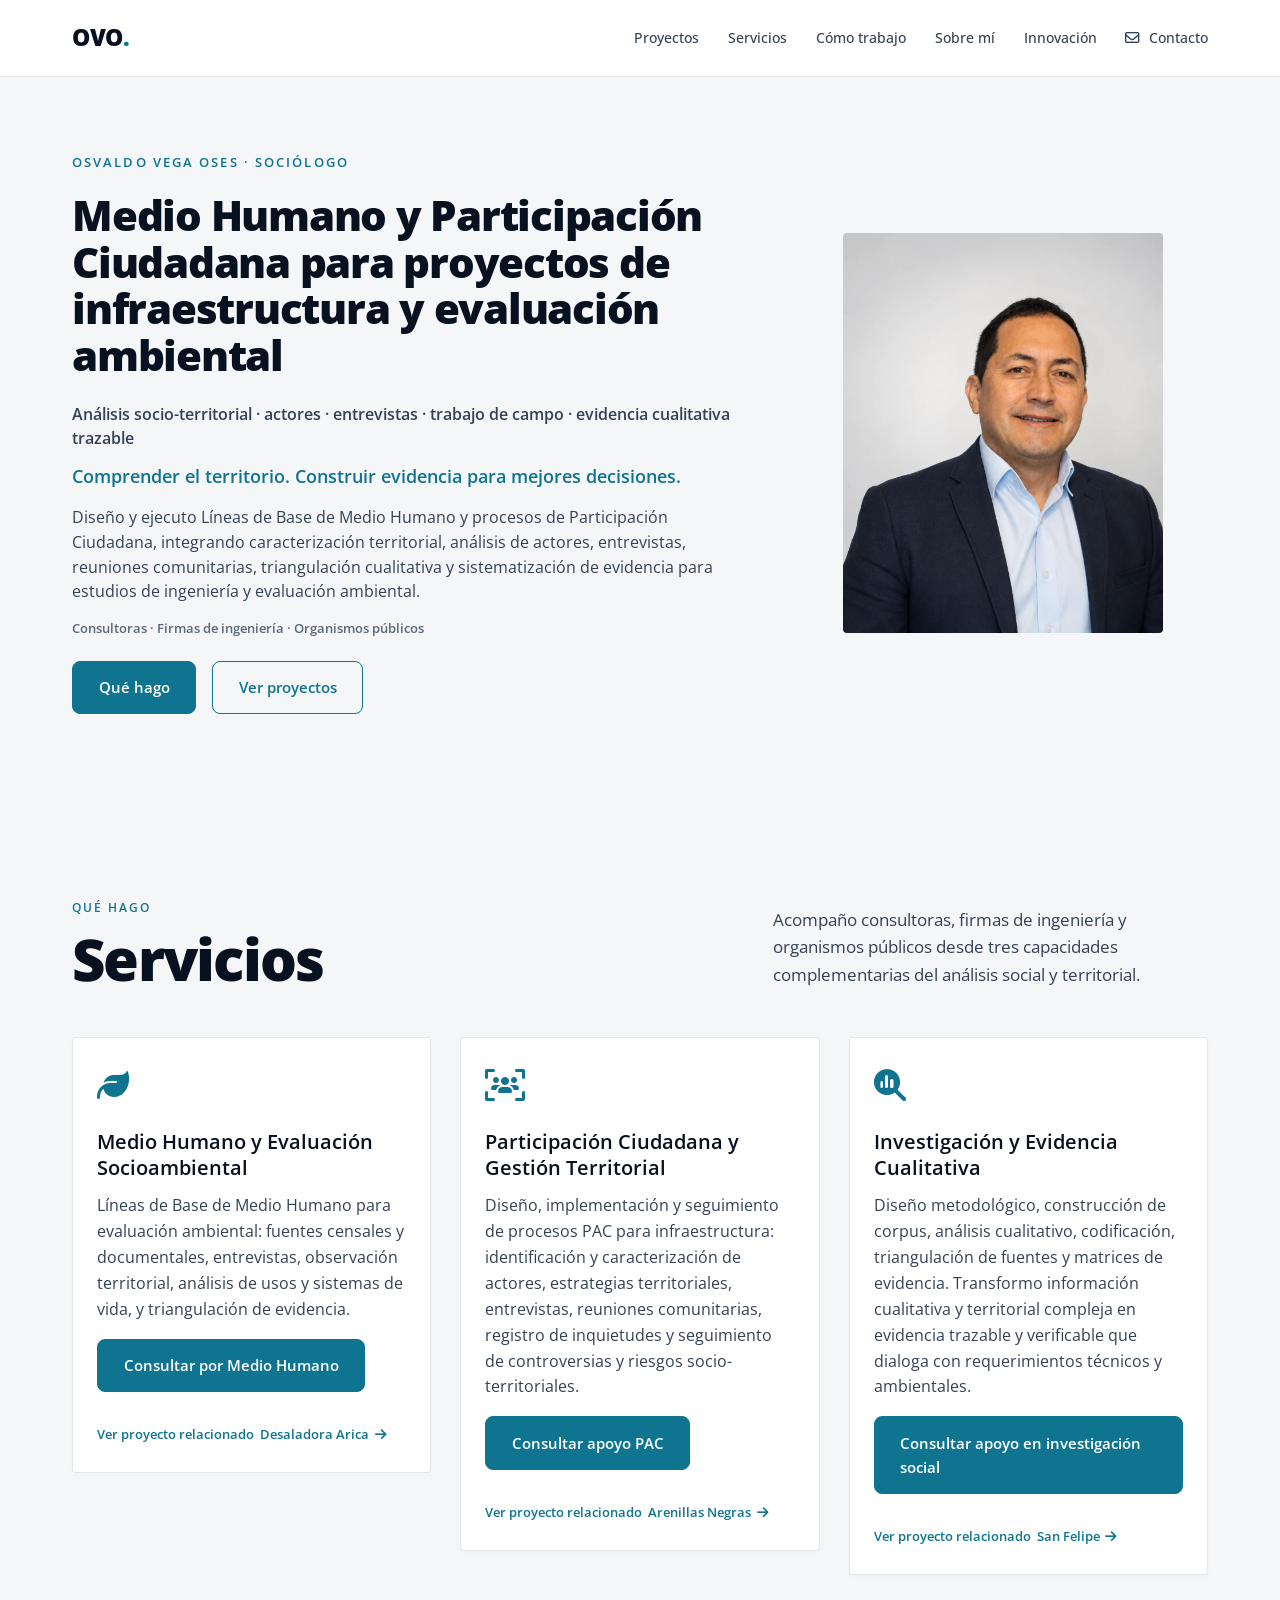
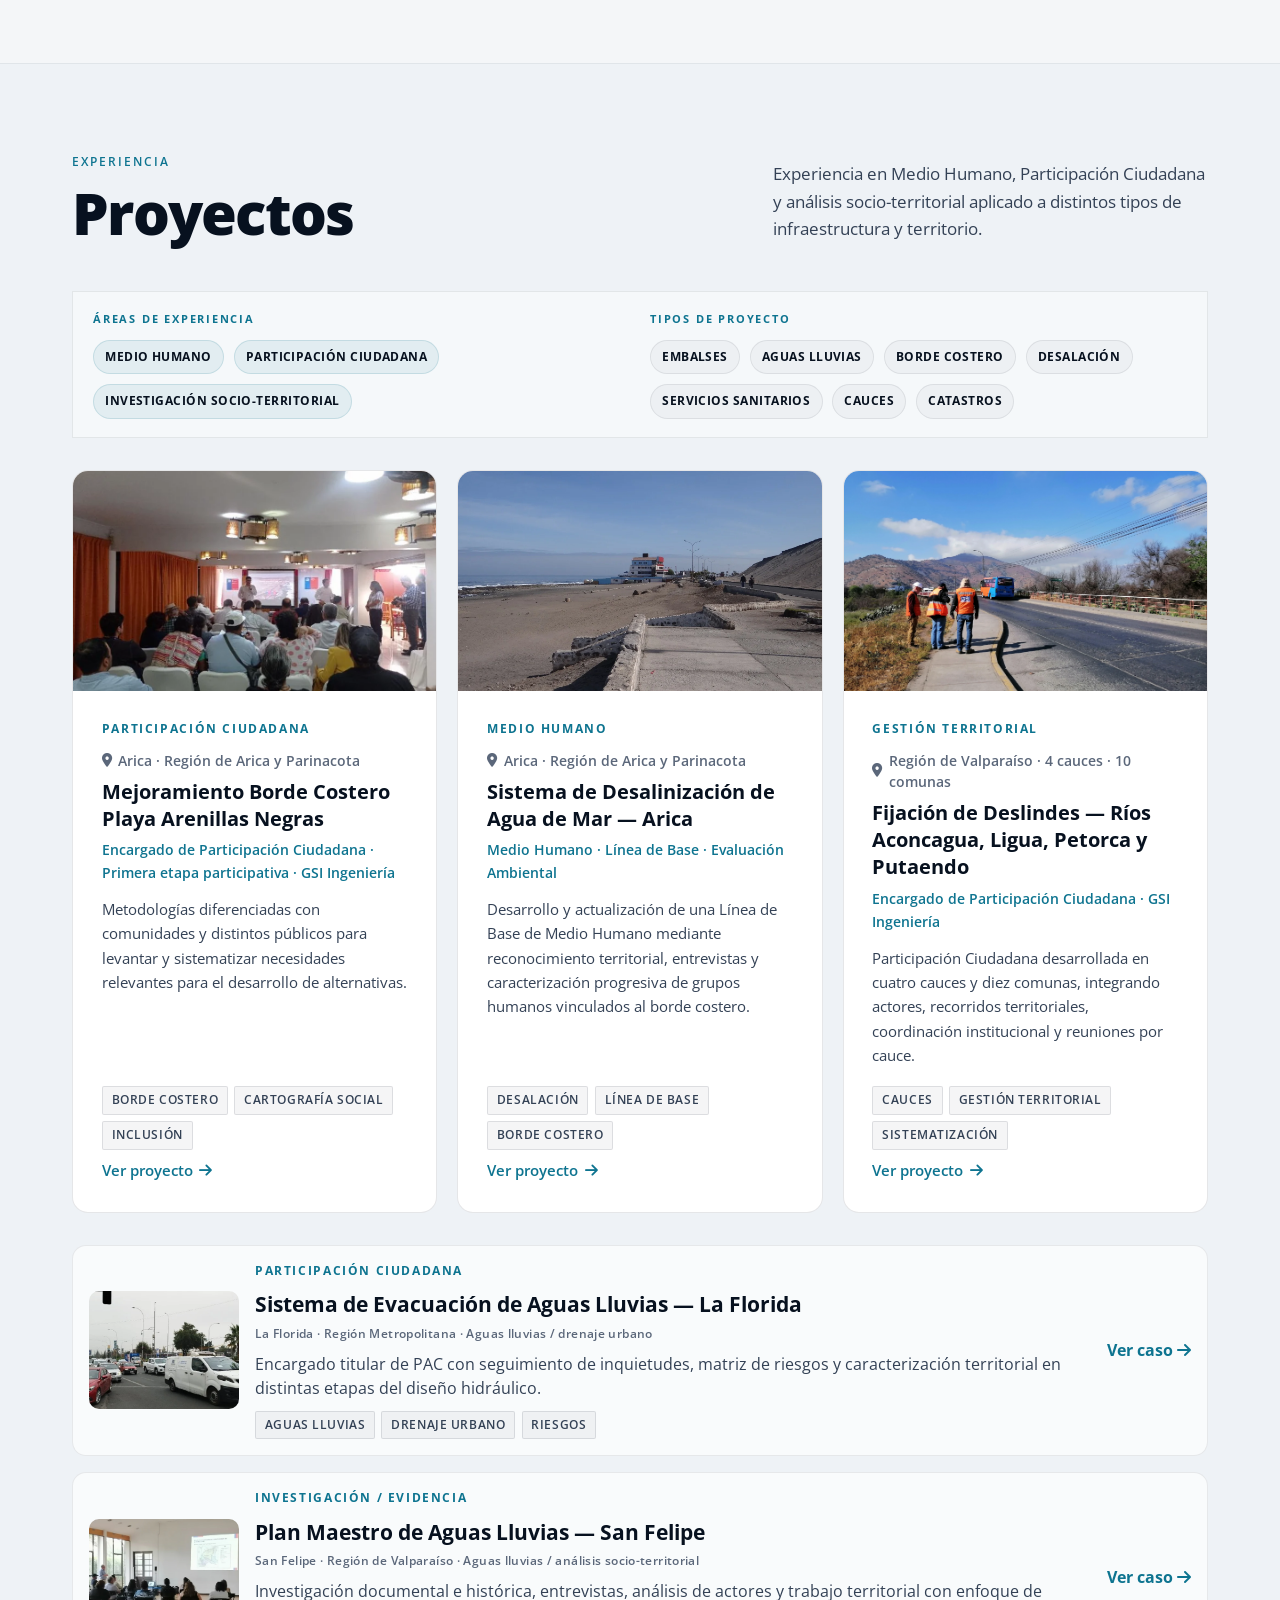
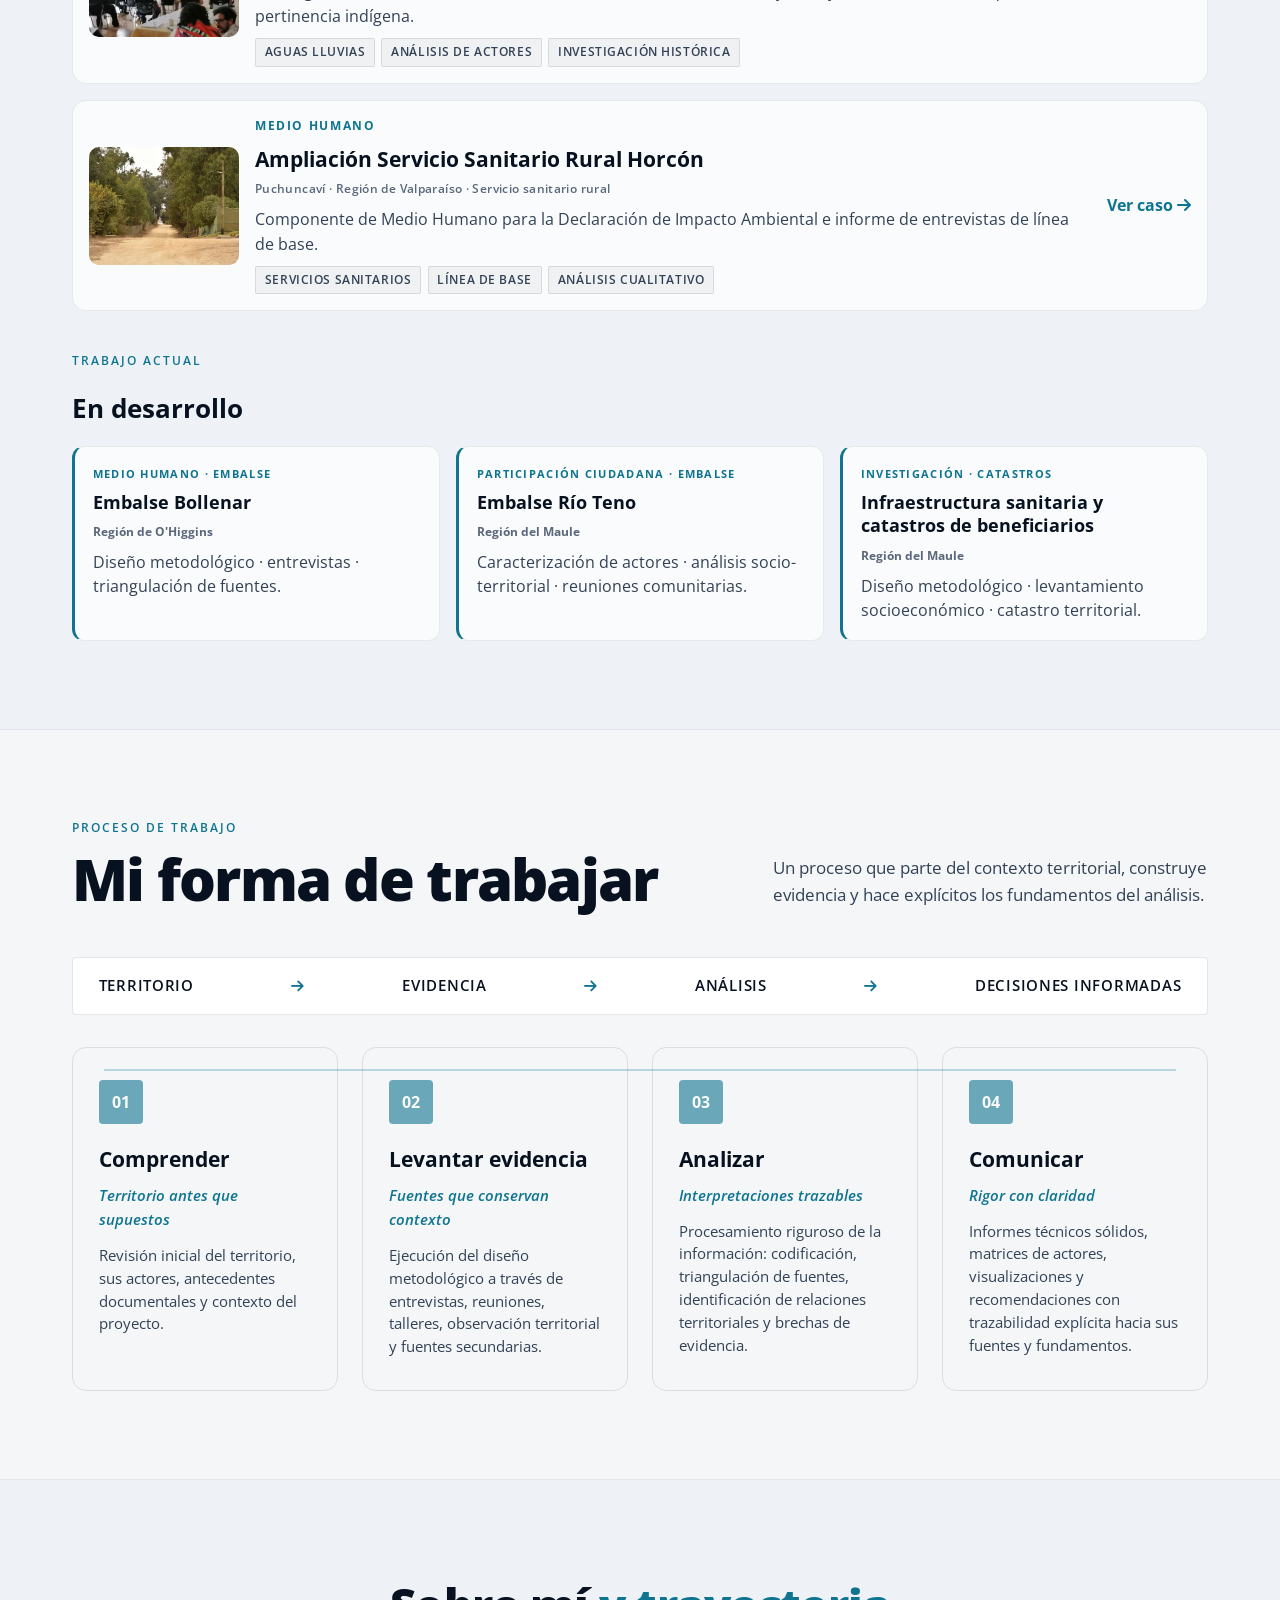
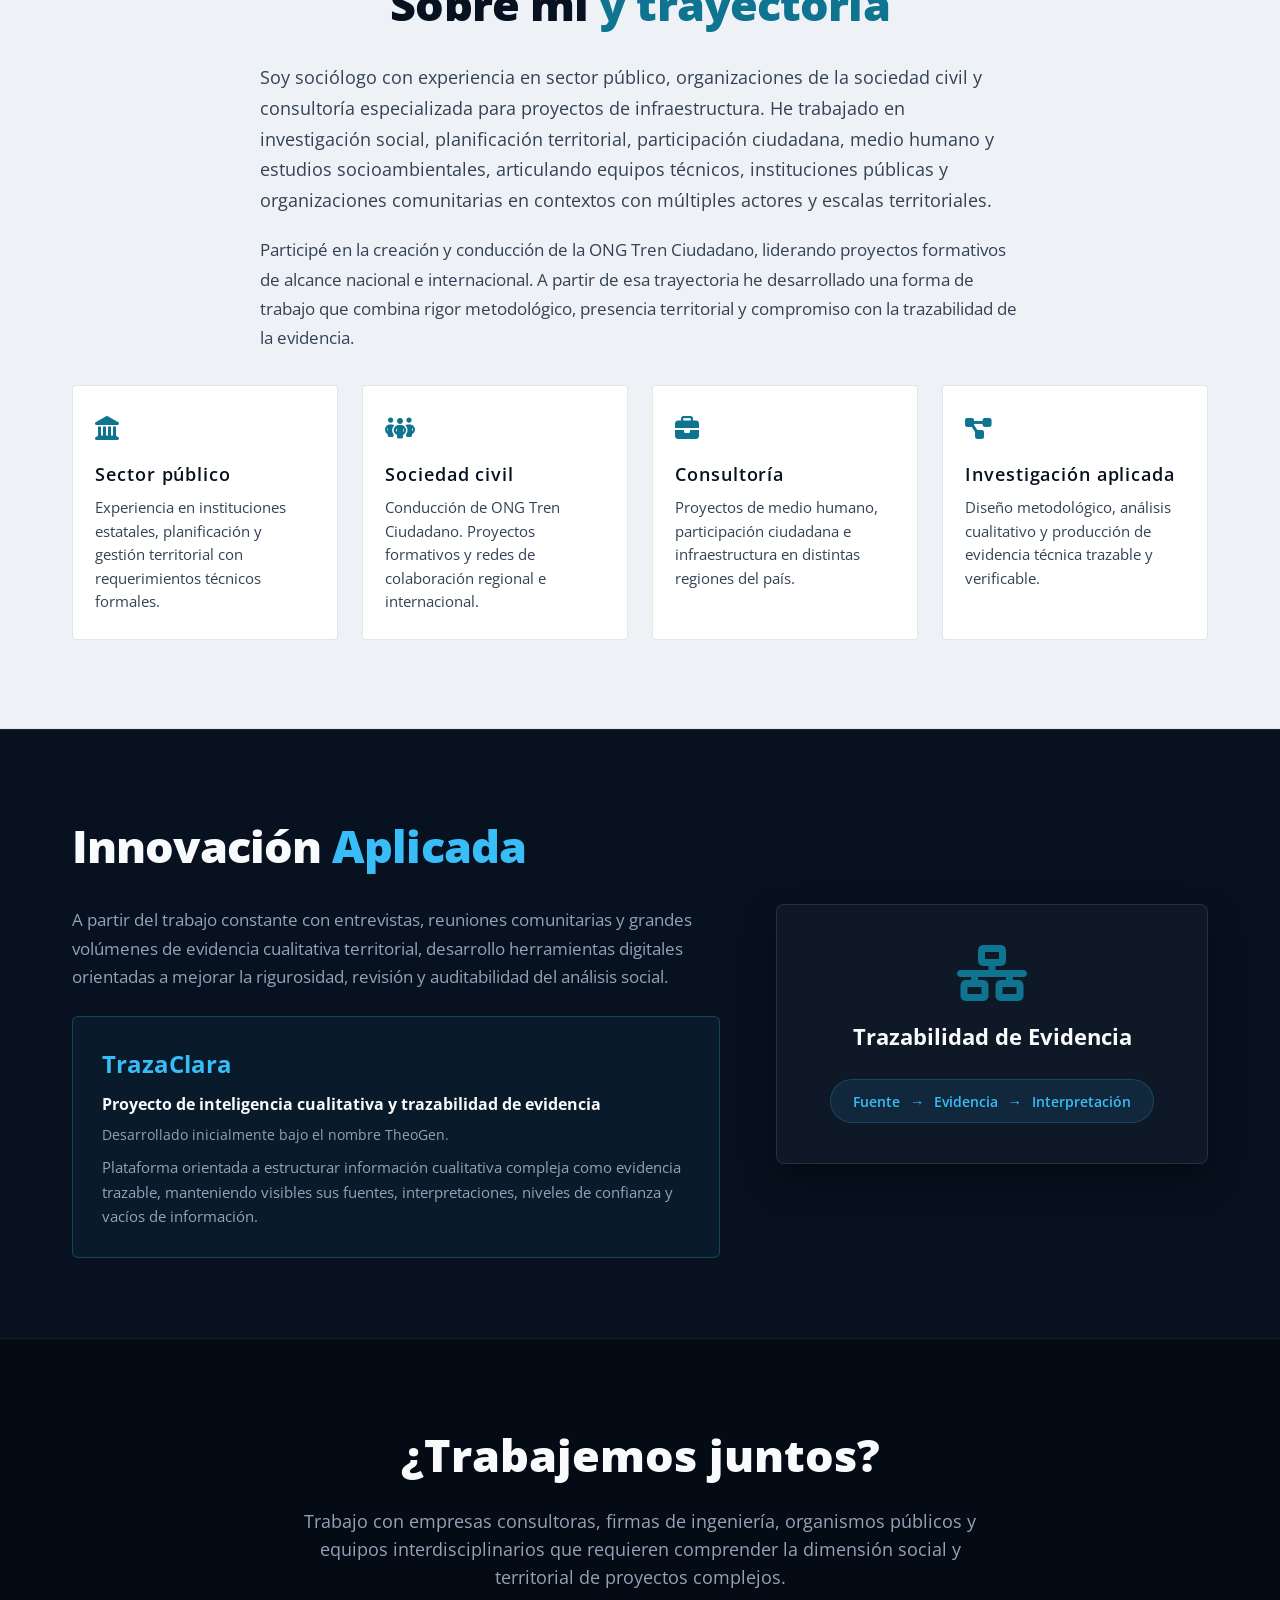
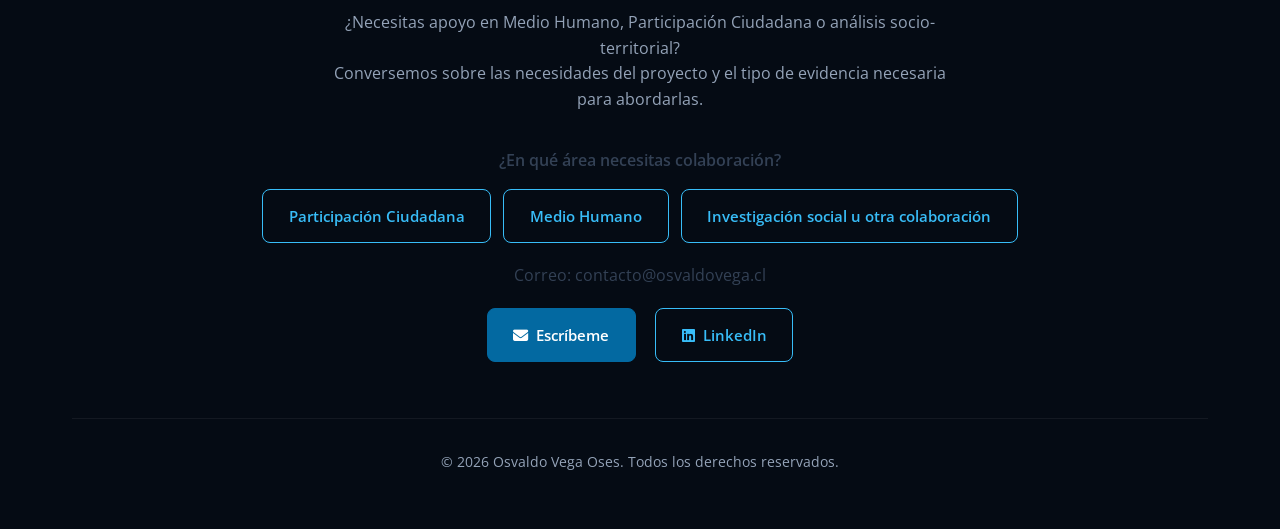
==== commit d37a8065: "feat: publicar recorridos de servicios y contacto v1.1" ====
--- a/index2.html
+++ b/index2.html
@@ -2,6 +2,8 @@
 <html lang="es">
 <head>
     <meta charset="UTF-8">
+    <script src="contact-tracking.js" defer></script>
+    <script src="openai-conversions.js" defer></script>
 
     <!-- Google Tag Manager -->
     <script>(function(w,d,s,l,i){w[l]=w[l]||[];w[l].push({'gtm.start':
@@ -1147,8 +1149,8 @@
                     <p class="hero-description">Diseño y ejecuto Líneas de Base de Medio Humano y procesos de Participación Ciudadana, integrando caracterización territorial, análisis de actores, entrevistas, reuniones comunitarias, triangulación cualitativa y sistematización de evidencia para estudios de ingeniería y evaluación ambiental.</p>
                     <p class="hero-audience">Consultoras · Firmas de ingeniería · Organismos públicos</p>
                     <div class="hero-buttons">
-                        <a href="#que-hago" class="btn btn-primary" id="hero-cta-casos">Qué hago</a>
-                        <a href="#proyectos" class="btn btn-outline" id="hero-cta-contacto">Ver proyectos</a>
+                        <a href="#que-hago" class="btn btn-primary" id="hero-cta-servicios" data-ovo-source="hero" data-ovo-action="ver_servicios">Qué hago</a>
+                        <a href="#proyectos" class="btn btn-outline" id="hero-cta-casos" data-ovo-source="hero" data-ovo-action="ver_proyectos">Ver proyectos</a>
                     </div>
                 </div>
                 <div class="hero-photo-wrap">
@@ -1178,6 +1180,7 @@
                         </div>
                         <h3>Medio Humano y Evaluación Socioambiental</h3>
                         <p>Líneas de Base de Medio Humano para evaluación ambiental: fuentes censales y documentales, entrevistas, observación territorial, análisis de usos y sistemas de vida, y triangulación de evidencia.</p>
+                        <a href="mailto:contacto@osvaldovega.cl?subject=Consulta%20profesional%20-%20Medio%20Humano" class="btn btn-primary service-cta" data-contact-service="medio_humano" data-contact-source="servicios">Consultar por Medio Humano</a>
                         <a class="service-related-link" href="proyectos/medio-humano-desaladora-arica-v2.html" aria-label="Ver proyecto relacionado: Desaladora Arica">Ver proyecto relacionado&nbsp; Desaladora Arica <i class="fa-solid fa-arrow-right" aria-hidden="true"></i></a>
                     </div>
 
@@ -1187,6 +1190,7 @@
                         </div>
                         <h3>Participación Ciudadana y Gestión Territorial</h3>
                         <p>Diseño, implementación y seguimiento de procesos PAC para infraestructura: identificación y caracterización de actores, estrategias territoriales, entrevistas, reuniones comunitarias, registro de inquietudes y seguimiento de controversias y riesgos socio-territoriales.</p>
+                        <a href="mailto:contacto@osvaldovega.cl?subject=Consulta%20profesional%20-%20Participaci%C3%B3n%20Ciudadana" class="btn btn-primary service-cta" data-contact-service="pac" data-contact-source="servicios">Consultar apoyo PAC</a>
                         <a class="service-related-link" href="proyectos/pac-arenillas-negras-v2.html" aria-label="Ver proyecto relacionado: Arenillas Negras">Ver proyecto relacionado&nbsp; Arenillas Negras <i class="fa-solid fa-arrow-right" aria-hidden="true"></i></a>
                     </div>
 
@@ -1196,6 +1200,7 @@
                         </div>
                         <h3>Investigación y Evidencia Cualitativa</h3>
                         <p>Diseño metodológico, construcción de corpus, análisis cualitativo, codificación, triangulación de fuentes y matrices de evidencia. Transformo información cualitativa y territorial compleja en evidencia trazable y verificable que dialoga con requerimientos técnicos y ambientales.</p>
+                        <a href="mailto:contacto@osvaldovega.cl?subject=Consulta%20profesional%20-%20Investigaci%C3%B3n%20social" class="btn btn-primary service-cta" data-contact-service="investigacion" data-contact-source="servicios">Consultar apoyo en investigación social</a>
                         <a class="service-related-link" href="proyectos/plan-maestro-san-felipe-v2.html" aria-label="Ver proyecto relacionado: San Felipe">Ver proyecto relacionado&nbsp; San Felipe <i class="fa-solid fa-arrow-right" aria-hidden="true"></i></a>
                     </div>
 
@@ -1530,8 +1535,15 @@
             <p class="footer-audience">Trabajo con empresas consultoras, firmas de ingeniería, organismos públicos y equipos interdisciplinarios que requieren comprender la dimensión social y territorial de proyectos complejos.</p>
             <p class="footer-cta-text">¿Necesitas apoyo en Medio Humano, Participación Ciudadana o análisis socio-territorial?<br>Conversemos sobre las necesidades del proyecto y el tipo de evidencia necesaria para abordarlas.</p>
 
+            <p class="contact-prompt">¿En qué área necesitas colaboración?</p>
+            <div class="contact-options">
+                <a class="btn btn-outline contact-option" href="mailto:contacto@osvaldovega.cl?subject=Consulta%20profesional%20-%20Participaci%C3%B3n%20Ciudadana" data-contact-service="pac" data-contact-source="footer">Participación Ciudadana</a>
+                <a class="btn btn-outline contact-option" href="mailto:contacto@osvaldovega.cl?subject=Consulta%20profesional%20-%20Medio%20Humano" data-contact-service="medio_humano" data-contact-source="footer">Medio Humano</a>
+                <a class="btn btn-outline contact-option" href="mailto:contacto@osvaldovega.cl?subject=Consulta%20profesional%20-%20Investigaci%C3%B3n%20social%20u%20otra%20colaboraci%C3%B3n" data-contact-service="investigacion" data-contact-source="footer">Investigación social u otra colaboración</a>
+            </div>
+            <p class="contact-email-visible">Correo: <a href="mailto:contacto@osvaldovega.cl" data-contact-service="general" data-contact-source="footer">contacto@osvaldovega.cl</a></p>
             <div class="footer-buttons">
-                <a href="mailto:contacto@osvaldovega.cl" class="btn btn-primary" id="footer-email" aria-label="Enviar correo electrónico a Osvaldo Vega">
+                <a href="mailto:contacto@osvaldovega.cl" class="btn btn-primary" id="footer-email" data-contact-service="general" data-contact-source="footer" aria-label="Enviar correo electrónico a Osvaldo Vega">
                     <i class="fa-solid fa-envelope"></i> Escríbeme
                 </a>
                 <a href="https://www.linkedin.com/in/osvaldovegaoses" target="_blank" rel="noopener noreferrer" class="btn btn-outline" id="footer-linkedin" aria-label="Ver perfil de LinkedIn de Osvaldo Vega (se abre en una nueva pestaña)">
--- a/style.css
+++ b/style.css
@@ -1,1845 +1,1852 @@
-:root {
-  --bg-main: #F4F6F8;
-  --bg-surface: #FFFFFF;
-  --bg-alt: #EEF2F6;
-  --bg-color: var(--bg-main);
-  --text-primary: #07111F;
-  --text-secondary: #334155;
-  --text-muted: #5B677A;
-  --accent-cyan: #0e7490;
-  --accent-hover: #0369a1;
-  --border-light: rgba(7, 17, 31, 0.10);
-  --border-subtle: rgba(7, 17, 31, 0.06);
-  --glass-bg: var(--bg-surface);
-  --glass-border: var(--border-light);
-  --glass-hover-border: rgba(14, 116, 144, 0.35);
-}
+:root {
+  --bg-main: #F4F6F8;
+  --bg-surface: #FFFFFF;
+  --bg-alt: #EEF2F6;
+  --bg-color: var(--bg-main);
+  --text-primary: #07111F;
+  --text-secondary: #334155;
+  --text-muted: #5B677A;
+  --accent-cyan: #0e7490;
+  --accent-hover: #0369a1;
+  --border-light: rgba(7, 17, 31, 0.10);
+  --border-subtle: rgba(7, 17, 31, 0.06);
+  --glass-bg: var(--bg-surface);
+  --glass-border: var(--border-light);
+  --glass-hover-border: rgba(14, 116, 144, 0.35);
+}
+
+* {
+  margin: 0;
+  padding: 0;
+  box-sizing: border-box;
+}
+
+body {
+  font-family: 'Open Sans', sans-serif;
+  background: var(--bg-main);
+  color: var(--text-primary);
+  line-height: 1.6;
+  overflow-x: hidden;
+}
+
+h1, h2, h3, h4 {
+  font-family: 'Open Sans', sans-serif;
+  color: var(--text-primary);
+}
+
+a {
+  text-decoration: none;
+  color: inherit;
+}
+
+a:focus-visible, button:focus-visible {
+  outline: 2px solid var(--accent-cyan);
+  outline-offset: 4px;
+}
+
+/* Typography & Utilities */
+.text-gradient {
+  color: var(--accent-cyan);
+}
+
+.container {
+  max-width: 1200px;
+  margin: 0 auto;
+  padding: 0 2rem;
+}
+
+.section-title {
+  font-size: 2.3rem;
+  margin-bottom: 2.5rem;
+  text-align: center;
+}
+
+.section-subtitle {
+  text-align: center;
+  margin-top: -1.5rem;
+  margin-bottom: 3rem;
+  font-size: 1.1rem;
+  color: var(--text-secondary);
+}
+
+.section-alt {
+  background: var(--bg-alt);
+  border-top: 1px solid var(--border-subtle);
+  border-bottom: 1px solid var(--border-subtle);
+}
+
+.glass-card {
+  background: var(--glass-bg);
+  border: 1px solid var(--glass-border);
+  border-radius: 4px;
+  padding: 2rem;
+  transition: transform 0.3s ease, border-color 0.3s ease, box-shadow 0.3s ease;
+}
+
+.glass-card:hover {
+  transform: translateY(-4px);
+  border-color: var(--glass-hover-border);
+  box-shadow: 0 6px 18px rgba(7, 17, 31, 0.06);
+}
+
+/* Buttons */
+.btn {
+  display: inline-flex;
+  align-items: center;
+  justify-content: center;
+  gap: 0.5rem;
+  padding: 0.85rem 1.6rem;
+  border-radius: 8px;
+  font-weight: 600;
+  cursor: pointer;
+  transition: all 0.25s ease;
+  font-family: 'Open Sans', sans-serif;
+  font-size: 0.95rem;
+}
+
+.btn-primary {
+  background: var(--accent-cyan);
+  color: #ffffff;
+  border: 1px solid var(--accent-cyan);
+  box-shadow: none;
+  font-weight: 700;
+}
+
+.btn-primary:hover {
+  background: var(--accent-hover);
+  border-color: var(--accent-hover);
+  box-shadow: 0 4px 12px rgba(14, 116, 144, 0.18);
+}
+
+.btn-outline {
+  background: transparent;
+  color: var(--accent-cyan);
+  border: 1px solid var(--accent-cyan);
+}
+
+.btn-outline:hover {
+  background: rgba(14, 116, 144, 0.06);
+  color: var(--accent-hover);
+  border-color: var(--accent-hover);
+}
+
+/* Header & Nav */
+header {
+  padding: 1.2rem 0;
+  position: fixed;
+  width: 100%;
+  top: 0;
+  z-index: 1000;
+  background: rgba(255, 255, 255, 0.95);
+  border-bottom: 1px solid var(--border-light);
+  backdrop-filter: blur(10px);
+  -webkit-backdrop-filter: blur(10px);
+  transition: background 0.3s ease, border-color 0.3s ease;
+}
+
+header.scrolled {
+  background: rgba(255, 255, 255, 0.98);
+  box-shadow: 0 4px 12px rgba(7, 17, 31, 0.05);
+}
+
+nav {
+  display: flex;
+  justify-content: space-between;
+  align-items: center;
+}
+
+.logo {
+  font-family: 'Open Sans', sans-serif;
+  font-weight: 800;
+  font-size: 1.5rem;
+  letter-spacing: -0.5px;
+  color: var(--text-primary);
+}
+
+.nav-links {
+  display: flex;
+  gap: 1.8rem;
+  list-style: none;
+  align-items: center;
+}
+
+.nav-links a {
+  font-size: 0.9rem;
+  font-weight: 500;
+  color: var(--text-secondary);
+  transition: color 0.25s ease;
+}
+
+.nav-links a:hover,
+.nav-links a:focus {
+  color: var(--accent-cyan);
+}
+
+.nav-toggle {
+  display: none;
+  background: transparent;
+  border: none;
+  color: var(--text-primary);
+  font-size: 1.5rem;
+  cursor: pointer;
+  padding: 0.5rem;
+}
+
+/* Hero Section */
+.hero {
+  min-height: 90vh;
+  display: flex;
+  align-items: center;
+  padding-top: 100px;
+  padding-bottom: 4rem;
+}
+
+.hero-content {
+  max-width: 860px;
+}
+
+.hero h1 {
+  font-size: 3.8rem;
+  line-height: 1.15;
+  margin-bottom: 1.5rem;
+  letter-spacing: -1px;
+}
+
+.hero p {
+  font-size: 1.2rem;
+  color: var(--text-secondary);
+  margin-bottom: 2.2rem;
+  max-width: 760px;
+  line-height: 1.7;
+}
+
+.hero-buttons {
+  display: flex;
+  gap: 1rem;
+  flex-wrap: wrap;
+}
+
+/* Value Proposition Section */
+.value-prop {
+  padding: 3.5rem 0;
+  background: rgba(0, 240, 255, 0.02);
+  border-top: 1px solid rgba(0, 240, 255, 0.08);
+  border-bottom: 1px solid rgba(0, 240, 255, 0.08);
+}
+
+.value-prop-card {
+  border-left: 4px solid var(--accent-cyan);
+  background: var(--glass-bg);
+  padding: 1.8rem 2.2rem;
+  border-radius: 0 12px 12px 0;
+}
+
+.value-prop-card h2 {
+  font-size: 1.35rem;
+  color: var(--accent-cyan);
+  margin-bottom: 0.6rem;
+  font-weight: 600;
+}
+
+.value-prop-card p {
+  font-size: 1.1rem;
+  color: var(--text-primary);
+  line-height: 1.6;
+}
+
+/* Section Common */
+section {
+  padding: 5.5rem 0;
+}
+
+/* Experience Grid (Qué Hago) */
+.experience-grid {
+  display: grid;
+  grid-template-columns: repeat(auto-fit, minmax(320px, 1fr));
+  gap: 2rem;
+}
+
+.card-icon {
+  font-size: 1.8rem;
+  color: var(--accent-cyan);
+  margin-bottom: 1.2rem;
+}
+
+.glass-card h3 {
+  font-size: 1.35rem;
+  margin-bottom: 0.9rem;
+  line-height: 1.3;
+}
+
+.glass-card p {
+  color: var(--text-secondary);
+  font-size: 0.96rem;
+  line-height: 1.65;
+}
+
+/* Projects Section */
+.projects-list {
+  display: flex;
+  flex-direction: column;
+  gap: 1.5rem;
+}
+
+.project-card {
+  background: var(--glass-bg);
+  backdrop-filter: blur(12px);
+  border: 1px solid var(--glass-border);
+  border-radius: 14px;
+  padding: 1.8rem 2rem;
+  transition: transform 0.25s ease, border-color 0.25s ease;
+}
+
+.project-card:hover {
+  transform: translateX(6px);
+  border-color: var(--glass-hover-border);
+}
+
+.project-title {
+  color: var(--accent-cyan);
+  font-size: 1.25rem;
+  margin-bottom: 0.35rem;
+}
+
+.project-subtitle {
+  color: #ffffff;
+  font-size: 1.05rem;
+  font-weight: 600;
+  margin-bottom: 0.9rem;
+}
+
+.project-tags {
+  display: flex;
+  flex-wrap: wrap;
+  gap: 0.6rem 1.2rem;
+  color: var(--text-secondary);
+  font-size: 0.92rem;
+}
+
+.tag-item {
+  display: inline-flex;
+  align-items: center;
+  gap: 0.45rem;
+}
+
+.tag-item i {
+  color: var(--accent-cyan);
+  font-size: 0.8rem;
+}
+
+/* Methodology Section */
+.method-flow {
+  text-align: center;
+  margin-bottom: 3rem;
+  font-size: 1.15rem;
+  color: var(--text-secondary);
+  display: flex;
+  justify-content: center;
+  align-items: center;
+  flex-wrap: wrap;
+  gap: 0.6rem 1rem;
+}
+
+.method-flow span {
+  color: #ffffff;
+  font-weight: 600;
+}
+
+.method-flow i {
+  color: var(--accent-cyan);
+  font-size: 0.9rem;
+}
+
+.method-grid {
+  display: grid;
+  grid-template-columns: repeat(auto-fit, minmax(240px, 1fr));
+  gap: 1.5rem;
+}
+
+.method-step {
+  position: relative;
+  background: var(--glass-bg);
+  border: 1px solid var(--glass-border);
+  border-radius: 14px;
+  padding: 2rem 1.6rem;
+  transition: transform 0.25s ease, border-color 0.25s ease;
+}
+
+.method-step:hover {
+  transform: translateY(-4px);
+  border-color: var(--glass-hover-border);
+}
+
+.method-step-num {
+  color: var(--accent-cyan);
+  font-size: 2.6rem;
+  font-weight: 800;
+  opacity: 0.6;
+  margin-bottom: 0.8rem;
+  line-height: 1;
+  font-family: 'Open Sans', sans-serif;
+}
+
+.method-step-title {
+  font-size: 1.25rem;
+  margin-bottom: 0.75rem;
+}
+
+.method-step p {
+  color: var(--text-secondary);
+  font-size: 0.93rem;
+  line-height: 1.6;
+}
+
+/* Trayectoria Section */
+.trayectoria-text p {
+  font-size: 1.05rem;
+  color: var(--text-secondary);
+  line-height: 1.75;
+  margin-bottom: 1.2rem;
+}
+
+.trayectoria-text p:last-child {
+  margin-bottom: 0;
+}
+
+/* Innovation Section */
+.theogen-section {
+  display: flex;
+  align-items: center;
+  gap: 3.5rem;
+}
+
+.theogen-content {
+  flex: 1.2;
+}
+
+.theogen-visual {
+  flex: 0.8;
+  position: relative;
+}
+
+.theogen-box {
+  background: linear-gradient(145deg, rgba(255,255,255,0.04), rgba(255,255,255,0.01));
+  border: 1px solid rgba(0, 240, 255, 0.25);
+  border-radius: 18px;
+  padding: 2.5rem;
+  text-align: center;
+  box-shadow: 0 16px 36px rgba(0,0,0,0.4);
+}
+
+.theogen-box h3 {
+  font-size: 1.5rem;
+  margin-bottom: 0.6rem;
+}
+
+.pipeline-flow {
+  display: inline-flex;
+  align-items: center;
+  gap: 0.5rem;
+  background: rgba(0, 240, 255, 0.08);
+  padding: 0.4rem 0.9rem;
+  border-radius: 6px;
+  color: var(--accent-cyan);
+  font-family: 'Open Sans', sans-serif;
+  font-size: 0.9rem;
+}
+
+.innovation-highlight {
+  background: rgba(0, 240, 255, 0.04);
+  border-left: 4px solid var(--accent-cyan);
+  border-radius: 0 10px 10px 0;
+  padding: 1.4rem 1.6rem;
+  margin-top: 1.5rem;
+}
+
+.innovation-highlight h3 {
+  font-size: 1.2rem;
+  margin-bottom: 0.3rem;
+}
+
+.innovation-highlight .platform-note {
+  font-size: 0.88rem;
+  color: var(--text-muted);
+  margin-top: 0.4rem;
+}
+
+/* Footer & Contact */
+footer {
+  border-top: 1px solid var(--glass-border);
+  padding: 4.5rem 0 3rem;
+  text-align: center;
+  background: rgba(5, 11, 20, 0.6);
+}
+
+.footer-heading {
+  font-size: 2.2rem;
+  margin-bottom: 1rem;
+}
+
+.footer-audience {
+  max-width: 680px;
+  margin: 0 auto 1.2rem;
+  font-size: 1.1rem;
+  color: #ffffff;
+  line-height: 1.6;
+}
+
+.footer-cta-text {
+  max-width: 620px;
+  margin: 0 auto 2.2rem;
+  color: var(--text-secondary);
+  font-size: 1rem;
+  line-height: 1.6;
+}
+
+.footer-buttons {
+  display: flex;
+  justify-content: center;
+  gap: 1.2rem;
+  margin-bottom: 3rem;
+  flex-wrap: wrap;
+}
+
+.footer-copy {
+  font-size: 0.88rem;
+  color: var(--text-muted);
+}
+
+/* --- Case Study Pages --- */
+.case-study {
+    padding-top: 70px;
+}
+
+.case-hero {
+    margin-bottom: 3rem;
+}
+
+.case-hero h1 {
+    max-width: 1200px;
+    text-wrap: balance;
+}
+
+.case-hero-grid {
+    display: grid;
+    grid-template-columns: 1fr;
+    gap: 2.5rem;
+    align-items: center;
+}
+
+@media (min-width: 992px) {
+    .case-hero-grid {
+        grid-template-columns: 1.15fr 0.85fr;
+        gap: 3rem;
+    }
+}
+
+.case-hero-grid--san-felipe {
+    grid-template-columns: 1.7fr 1fr;
+}
+
+@media (max-width: 992px) {
+    .case-hero-grid--san-felipe {
+        grid-template-columns: 1fr;
+    }
+}
+
+.case-hero-grid--deslindes {
+    grid-template-columns: 1.6fr 1fr;
+}
+
+@media (max-width: 992px) {
+    .case-hero-grid--deslindes {
+        grid-template-columns: 1fr;
+    }
+}
+
+.case-hero-grid--la-florida {
+    grid-template-columns: 1.7fr 1fr;
+}
+
+@media (max-width: 992px) {
+    .case-hero-grid--la-florida {
+        grid-template-columns: 1fr;
+    }
+}
+
+.case-hero-grid--desaladora {
+    grid-template-columns: 1.7fr 1fr;
+}
+
+@media (max-width: 992px) {
+    .case-hero-grid--desaladora {
+        grid-template-columns: 1fr;
+    }
+}
+
+
+.case-hero-media {
+    position: relative;
+    border-radius: 12px;
+    overflow: hidden;
+    border: 1px solid var(--glass-border);
+    box-shadow: 0 12px 32px rgba(0, 0, 0, 0.45);
+    background: rgba(0, 0, 0, 0.3);
+}
+
+.case-hero-img {
+    width: 100%;
+    height: auto;
+    max-height: 460px;
+    object-fit: cover;
+    display: block;
+    border-radius: 12px 12px 0 0;
+    transition: transform 0.3s ease;
+}
+
+.case-hero-caption {
+    padding: 0.6rem 1rem;
+    font-size: 0.8rem;
+    color: var(--text-muted);
+    background: rgba(10, 15, 25, 0.9);
+    border-top: 1px solid var(--glass-border);
+    text-align: center;
+    font-style: italic;
+}
+
+.case-kicker {
+    color: var(--accent-cyan);
+    font-size: 0.9rem;
+    font-weight: 600;
+    text-transform: uppercase;
+    letter-spacing: 1px;
+    margin-bottom: 1rem;
+    display: block;
+}
+
+.case-meta {
+    display: flex;
+    gap: 1.5rem;
+    color: var(--text-muted);
+    font-size: 0.9rem;
+    margin-bottom: 1.5rem;
+    flex-wrap: wrap;
+}
+
+.case-meta span {
+    display: flex;
+    align-items: center;
+    gap: 0.4rem;
+}
+
+.case-lead {
+    font-size: 1.15rem;
+    color: var(--text-secondary);
+    line-height: 1.7;
+    margin-top: 1.5rem;
+    margin-bottom: 2rem;
+    max-width: 800px;
+}
+
+.case-tags {
+    display: flex;
+    flex-wrap: wrap;
+    gap: 0.8rem;
+    margin-top: 1.5rem;
+}
+
+.case-tags .tag-item {
+    background: rgba(255, 255, 255, 0.05);
+    padding: 0.4rem 1rem;
+    border-radius: 20px;
+    font-size: 0.85rem;
+}
+
+.case-section {
+    padding: 3rem 0;
+    max-width: 850px;
+    margin: 0 auto;
+}
+
+.case-section h2 {
+    font-size: 2rem;
+    margin-bottom: 1.5rem;
+    color: var(--accent-cyan);
+}
+
+.case-section p {
+    font-size: 1.05rem;
+    line-height: 1.7;
+    color: var(--text-primary);
+    margin-bottom: 1.5rem;
+}
+
+.case-highlight {
+    background: var(--glass-bg);
+    border-left: 4px solid var(--accent-cyan);
+    padding: 2rem;
+    border-radius: 0 12px 12px 0;
+    margin: 2.5rem 0;
+}
+
+.case-highlight h2 {
+    font-size: 1.5rem;
+    margin-bottom: 1rem;
+}
+
+.case-figure {
+    background: rgba(0, 0, 0, 0.2);
+    border: 1px solid var(--glass-border);
+    border-radius: 12px;
+    padding: 2.5rem;
+    margin: 2.5rem auto;
+    max-width: 1000px;
+}
+
+.figure-label {
+    text-align: center;
+    color: var(--text-muted);
+    font-size: 0.9rem;
+    margin-top: 1.5rem;
+}
+
+/* --- Case Accordion & Case Media --- */
+
+/* Sticky Navigation Bar for Case Studies */
+.case-nav-bar {
+    position: sticky;
+    top: 70px;
+    z-index: 90;
+    background: rgba(10, 15, 25, 0.92);
+    backdrop-filter: blur(12px);
+    -webkit-backdrop-filter: blur(12px);
+    border-top: 1px solid var(--glass-border);
+    border-bottom: 1px solid var(--glass-border);
+    padding: 0.75rem 0;
+    margin: 2rem 0;
+}
+
+.case-nav-container {
+    display: flex;
+    justify-content: space-between;
+    align-items: center;
+    flex-wrap: wrap;
+    gap: 1rem;
+}
+
+.case-nav-links {
+    display: flex;
+    gap: 1.2rem;
+    list-style: none;
+    padding: 0;
+    margin: 0;
+    flex-wrap: wrap;
+}
+
+.case-nav-links a {
+    color: var(--text-secondary);
+    text-decoration: none;
+    font-size: 0.9rem;
+    font-weight: 500;
+    transition: color 0.2s ease;
+}
+
+.case-nav-links a:hover,
+.case-nav-links a:focus {
+    color: var(--accent-cyan);
+}
+
+.case-nav-controls {
+    display: flex;
+    gap: 0.6rem;
+    align-items: center;
+}
+
+.btn-case-control {
+    background: rgba(255, 255, 255, 0.06);
+    border: 1px solid rgba(255, 255, 255, 0.18);
+    color: #ffffff;
+    padding: 0.45rem 0.9rem;
+    border-radius: 6px;
+    font-size: 0.85rem;
+    font-weight: 600;
+    cursor: pointer;
+    transition: all 0.2s ease;
+    display: inline-flex;
+    align-items: center;
+    gap: 0.4rem;
+    font-family: inherit;
+}
+
+.btn-case-control:hover,
+.btn-case-control:focus-visible {
+    background: rgba(0, 240, 255, 0.15);
+    border-color: var(--accent-cyan);
+    color: var(--accent-cyan);
+    outline: none;
+}
+
+/* Accordion Component (<details> / <summary>) */
+.case-accordion {
+    background: rgba(255, 255, 255, 0.02);
+    border: 1px solid var(--glass-border);
+    border-radius: 12px;
+    margin: 1.8rem 0;
+    overflow: hidden;
+    transition: border-color 0.25 ease, background 0.25s ease;
+}
+
+.case-accordion-compact {
+    margin: 1.5rem 0;
+    border-color: rgba(255, 255, 255, 0.1);
+    background: rgba(255, 255, 255, 0.015);
+}
+
+.case-accordion-compact .case-accordion-summary {
+    padding: 1.1rem 1.4rem;
+}
+
+.case-accordion-compact .case-accordion-title {
+    font-size: 1.15rem;
+}
+
+.case-accordion[open] {
+    background: rgba(255, 255, 255, 0.03);
+    border-color: rgba(0, 240, 255, 0.35);
+}
+
+.case-accordion-summary {
+    padding: 1.35rem 1.6rem;
+    cursor: pointer;
+    list-style: none;
+    display: flex;
+    justify-content: space-between;
+    align-items: center;
+    gap: 1.2rem;
+    user-select: none;
+    transition: background 0.2s ease;
+}
+
+.case-accordion-summary::-webkit-details-marker {
+    display: none;
+}
+
+.case-accordion-summary:hover,
+.case-accordion-summary:focus-visible {
+    background: rgba(0, 240, 255, 0.06);
+    outline: none;
+}
+
+.case-accordion-summary-header {
+    flex: 1;
+    display: flex;
+    flex-direction: column;
+}
+
+.case-accordion-title {
+    font-size: 1.25rem;
+    font-weight: 700;
+    color: var(--accent-cyan);
+    margin: 0 0 0.25rem 0;
+    display: flex;
+    align-items: center;
+    gap: 0.6rem;
+}
+
+.case-accordion-hint {
+    font-size: 0.88rem;
+    color: var(--text-secondary);
+    margin: 0;
+    display: block;
+}
+
+.accordion-icon-badge {
+    width: 34px;
+    height: 34px;
+    border-radius: 50%;
+    background: rgba(255, 255, 255, 0.05);
+    border: 1px solid rgba(255, 255, 255, 0.12);
+    display: flex;
+    align-items: center;
+    justify-content: center;
+    color: var(--accent-cyan);
+    font-size: 0.9rem;
+    transition: transform 0.3s ease, background 0.3s ease, border-color 0.3s ease;
+    flex-shrink: 0;
+}
+
+.case-accordion[open] .accordion-icon-badge {
+    transform: rotate(180deg);
+    background: rgba(0, 240, 255, 0.15);
+    border-color: var(--accent-cyan);
+}
+
+.case-accordion-content {
+    padding: 0 1.6rem 1.8rem 1.6rem;
+    border-top: 1px solid rgba(255, 255, 255, 0.06);
+    margin-top: 0.4rem;
+    padding-top: 1.6rem;
+}
+
+/* Case Media & Photo Containers */
+.case-photo-container {
+    background: rgba(0, 0, 0, 0.3);
+    border: 1px solid var(--glass-border);
+    border-radius: 10px;
+    overflow: hidden;
+    margin: 2rem 0;
+    box-shadow: 0 6px 20px rgba(0, 0, 0, 0.3);
+}
+
+.case-photo-img {
+    width: 100%;
+    height: auto;
+    display: block;
+    object-fit: cover;
+    max-height: 520px;
+}
+
+.case-photo-img--document,
+.case-photo-img--contain {
+    width: 100%;
+    height: auto;
+    max-height: none;
+    object-fit: contain;
+    display: block;
+}
+
+.case-photo-caption {
+    padding: 0.75rem 1.25rem;
+    font-size: 0.85rem;
+    color: var(--text-muted);
+    background: rgba(10, 15, 25, 0.9);
+    border-top: 1px solid rgba(255, 255, 255, 0.05);
+    text-align: center;
+    font-style: italic;
+}
+
+.case-photos-grid {
+    display: grid;
+    grid-template-columns: repeat(auto-fit, minmax(280px, 1fr));
+    gap: 1.5rem;
+    margin: 2rem 0;
+    align-items: start;
+}
+
+/* Responsive adjustments for Mobile */
+@media (max-width: 600px) {
+    .case-nav-container {
+        flex-direction: column;
+        align-items: stretch;
+    }
+    
+    .case-nav-links {
+        justify-content: center;
+        gap: 0.8rem;
+    }
+    
+    .case-nav-controls {
+        justify-content: center;
+    }
+    
+    .case-accordion-summary {
+        padding: 1rem 1.1rem;
+    }
+    
+    .case-accordion-title {
+        font-size: 1.1rem;
+    }
+    
+    .case-accordion-content {
+        padding: 1rem;
+    }
+
+    .case-photos-grid {
+        grid-template-columns: minmax(0, 1fr);
+    }
+
+    .case-photo-container {
+        min-width: 0;
+    }
+
+    .case-photo-img {
+        max-width: 100%;
+    }
+}
+
+/* Timeline Horizontal */
+.timeline {
+    display: flex;
+    justify-content: space-between;
+    position: relative;
+    margin-top: 2rem;
+    gap: 1.5rem;
+}
+
+.timeline::before {
+    content: '';
+    position: absolute;
+    top: 20px;
+    left: 0;
+    width: 100%;
+    height: 2px;
+    background: var(--glass-border);
+    z-index: 0;
+}
+
+.timeline-item {
+    position: relative;
+    z-index: 1;
+    background: var(--bg-color);
+    flex: 1;
+    padding-top: 40px;
+}
+
+.timeline-item::before {
+    content: '';
+    position: absolute;
+    top: 15px;
+    left: 0;
+    width: 12px;
+    height: 12px;
+    border-radius: 50%;
+    background: var(--accent-cyan);
+    box-shadow: 0 0 10px var(--accent-cyan);
+}
+
+.timeline-year {
+    font-weight: 700;
+    color: var(--accent-cyan);
+    font-size: 1.2rem;
+    margin-bottom: 0.5rem;
+    font-family: 'Open Sans', sans-serif;
+}
+
+.timeline-item h4 {
+    font-size: 1.05rem;
+    margin-bottom: 0.8rem;
+    color: #fff;
+}
+
+.timeline-item ul {
+    list-style: none;
+    padding: 0;
+}
+
+.timeline-item ul li {
+    font-size: 0.9rem;
+    color: var(--text-secondary);
+    margin-bottom: 0.4rem;
+    padding-left: 1.2rem;
+    position: relative;
+}
+
+.timeline-item ul li::before {
+    content: '-';
+    position: absolute;
+    left: 0;
+    color: var(--text-muted);
+}
+
+/* Evidence Bridge */
+.evidence-bridge {
+    display: grid;
+    grid-template-columns: 1fr auto 1fr;
+    gap: 2rem;
+    align-items: center;
+    margin-top: 2.5rem;
+}
+
+.evidence-columns {
+    background: rgba(255, 255, 255, 0.03);
+    border: 1px solid var(--glass-border);
+    border-radius: 12px;
+    padding: 1.5rem;
+}
+
+.evidence-columns h4 {
+    text-align: center;
+    color: var(--accent-cyan);
+    margin-bottom: 1.5rem;
+    font-size: 1.1rem;
+    text-transform: uppercase;
+    letter-spacing: 1px;
+}
+
+.evidence-source {
+    list-style: none;
+}
+
+.evidence-source li {
+    background: rgba(0, 0, 0, 0.3);
+    padding: 0.8rem 1.2rem;
+    margin-bottom: 0.8rem;
+    border-radius: 6px;
+    font-size: 0.95rem;
+    text-align: center;
+    border: 1px solid rgba(255, 255, 255, 0.05);
+}
+
+.evidence-center {
+    display: flex;
+    flex-direction: column;
+    align-items: center;
+    justify-content: center;
+    gap: 1rem;
+    color: var(--accent-cyan);
+    font-weight: 600;
+    text-align: center;
+}
+
+.evidence-center i {
+    font-size: 1.5rem;
+}
+
+.evidence-result {
+    grid-column: 1 / -1;
+    background: linear-gradient(135deg, rgba(0, 240, 255, 0.1), rgba(0, 102, 255, 0.1));
+    border: 1px solid var(--accent-cyan);
+    padding: 1.5rem;
+    text-align: center;
+    border-radius: 12px;
+    margin-top: 1rem;
+    font-weight: 600;
+    font-size: 1.1rem;
+}
+
+/* Actor Analysis */
+.actor-analysis {
+    display: grid;
+    grid-template-columns: repeat(auto-fit, minmax(220px, 1fr));
+    gap: 1.5rem;
+    margin-top: 2rem;
+}
+
+.actor-card {
+    background: var(--glass-bg);
+    border: 1px solid var(--glass-border);
+    border-radius: 12px;
+    padding: 1.5rem;
+}
+
+.actor-card .step-num {
+    font-size: 2rem;
+    color: var(--glass-border);
+    font-weight: 800;
+    line-height: 1;
+    margin-bottom: 1rem;
+    font-family: 'Open Sans', sans-serif;
+}
+
+.actor-card h4 {
+    font-size: 1.1rem;
+    color: var(--accent-cyan);
+    margin-bottom: 0.8rem;
+}
+
+.actor-card p {
+    font-size: 0.9rem;
+    color: var(--text-secondary);
+    line-height: 1.5;
+    margin-bottom: 0;
+}
+
+/* Capabilities */
+.case-capabilities {
+    display: flex;
+    flex-wrap: wrap;
+    gap: 0.8rem;
+    margin-top: 2rem;
+}
+
+.case-capabilities span {
+    background: rgba(0, 240, 255, 0.05);
+    border: 1px solid rgba(0, 240, 255, 0.2);
+    padding: 0.6rem 1.2rem;
+    border-radius: 8px;
+    font-size: 0.9rem;
+    color: var(--text-primary);
+}
+
+.case-reference {
+    display: inline-flex;
+    align-items: center;
+    gap: 0.5rem;
+    color: var(--accent-cyan);
+    font-size: 0.9rem;
+    margin-top: 1.5rem;
+    padding: 0.5rem 1rem;
+    border: 1px solid var(--accent-cyan);
+    border-radius: 6px;
+    transition: all 0.2s;
+}
+
+.case-reference:hover {
+    background: rgba(0, 240, 255, 0.1);
+}
+
+.case-cta {
+    background: linear-gradient(145deg, rgba(255,255,255,0.04), rgba(255,255,255,0.01));
+    border-top: 1px solid var(--glass-border);
+    border-bottom: 1px solid var(--glass-border);
+    padding: 4rem 2rem;
+    text-align: center;
+    margin-top: 4rem;
+}
+
+.case-cta .small-text {
+    color: var(--text-muted);
+    font-size: 0.95rem;
+    text-transform: uppercase;
+    letter-spacing: 1px;
+    margin-bottom: 1rem;
+    display: block;
+}
+
+.case-cta h2 {
+    font-size: 2rem;
+    max-width: 700px;
+    margin: 0 auto 2rem;
+    line-height: 1.4;
+}
+
+/* Responsive Styles */
+@media (max-width: 900px) {
+  .hero h1 {
+    font-size: 2.9rem;
+  }
+  .theogen-section {
+    flex-direction: column;
+    gap: 2.5rem;
+  }
+  .theogen-visual {
+    width: 100%;
+  }
+}
+
+@media (max-width: 768px) {
+  .nav-toggle {
+    display: block;
+  }
+  
+  .nav-links {
+    display: none;
+    position: absolute;
+    top: 100%;
+    left: 0;
+    width: 100%;
+    background: rgba(5, 11, 20, 0.97);
+    backdrop-filter: blur(16px);
+    border-bottom: 1px solid var(--glass-border);
+    flex-direction: column;
+    padding: 1.5rem 2rem;
+    gap: 1.2rem;
+    align-items: flex-start;
+  }
+
+  .nav-links.active {
+    display: flex;
+  }
+
+  .hero h1 {
+    font-size: 2.4rem;
+  }
+  
+  .hero p {
+    font-size: 1.05rem;
+  }
+
+  .method-flow {
+    font-size: 1rem;
+  }
+}
+
+/* Portfolio Architecture Styles */
+.hero-eyebrow {
+  display: block;
+  color: var(--accent-cyan);
+  font-size: 0.95rem;
+  font-weight: 700;
+  letter-spacing: 1.5px;
+  margin-bottom: 1.2rem;
+  text-transform: uppercase;
+}
+
+.featured-grid {
+  display: grid;
+  grid-template-columns: repeat(auto-fit, minmax(320px, 1fr));
+  gap: 2rem;
+}
+
+.featured-card {
+  background: var(--glass-bg);
+  backdrop-filter: blur(12px);
+  -webkit-backdrop-filter: blur(12px);
+  border: 1px solid var(--glass-border);
+  border-radius: 16px;
+  overflow: hidden;
+  display: flex;
+  flex-direction: column;
+  transition: transform 0.3s ease, border-color 0.3s ease, box-shadow 0.3s ease;
+}
+
+.featured-card:hover {
+  transform: translateY(-5px);
+  border-color: var(--glass-hover-border);
+  box-shadow: 0 12px 30px -10px rgba(0, 240, 255, 0.2);
+}
+
+.featured-card-media {
+  position: relative;
+  width: 100%;
+  height: 220px;
+  overflow: hidden;
+  background: rgba(0, 0, 0, 0.4);
+}
+
+.featured-card-img {
+  width: 100%;
+  height: 100%;
+  object-fit: cover;
+  transition: transform 0.4s ease;
+}
+
+.featured-card:hover .featured-card-img {
+  transform: scale(1.04);
+}
+
+.featured-card-badge {
+  position: absolute;
+  top: 1rem;
+  right: 1rem;
+  background: rgba(5, 11, 20, 0.85);
+  backdrop-filter: blur(8px);
+  border: 1px solid var(--accent-cyan);
+  color: var(--accent-cyan);
+  font-size: 0.78rem;
+  font-weight: 700;
+  padding: 0.3rem 0.8rem;
+  border-radius: 20px;
+  text-transform: uppercase;
+}
+
+.featured-card-content {
+  padding: 1.8rem;
+  display: flex;
+  flex-direction: column;
+  flex: 1;
+}
+
+.featured-card-location {
+  font-size: 0.85rem;
+  color: var(--text-muted);
+  margin-bottom: 0.4rem;
+  display: flex;
+  align-items: center;
+  gap: 0.4rem;
+}
+
+.featured-card-title {
+  font-size: 1.25rem;
+  line-height: 1.35;
+  margin-bottom: 0.4rem;
+  color: #ffffff;
+}
+
+.featured-card-role {
+  font-size: 0.9rem;
+  font-weight: 600;
+  color: var(--accent-cyan);
+  margin-bottom: 0.8rem;
+  display: block;
+}
+
+.featured-card-summary {
+  font-size: 0.95rem;
+  color: var(--text-secondary);
+  line-height: 1.6;
+  margin-bottom: 1.2rem;
+  flex: 1;
+}
+
+.featured-card-link {
+  color: var(--accent-cyan);
+  font-weight: 700;
+  font-size: 0.95rem;
+  display: inline-flex;
+  align-items: center;
+  gap: 0.4rem;
+  margin-top: 1.2rem;
+  transition: gap 0.2s ease;
+}
+
+.featured-card-link:hover {
+  gap: 0.7rem;
+}
+
+.more-cases-grid {
+  display: grid;
+  grid-template-columns: repeat(auto-fit, minmax(300px, 1fr));
+  gap: 1.8rem;
+}
+
+.secondary-card {
+  background: var(--glass-bg);
+  border: 1px solid var(--glass-border);
+  border-radius: 14px;
+  overflow: hidden;
+  display: flex;
+  flex-direction: column;
+  transition: transform 0.3s ease, border-color 0.3s ease;
+}
+
+.secondary-card:hover {
+  transform: translateY(-3px);
+  border-color: var(--glass-hover-border);
+}
+
+.secondary-card-media {
+  width: 100%;
+  height: 170px;
+  overflow: hidden;
+  background: rgba(0, 0, 0, 0.4);
+}
+
+.secondary-card-img {
+  width: 100%;
+  height: 100%;
+  object-fit: cover;
+  transition: transform 0.4s ease;
+}
+
+.secondary-card:hover .secondary-card-img {
+  transform: scale(1.04);
+}
+
+.secondary-card-content {
+  padding: 1.5rem;
+  display: flex;
+  flex-direction: column;
+  flex: 1;
+}
+
+.secondary-card-location {
+  font-size: 0.82rem;
+  color: var(--text-muted);
+  margin-bottom: 0.3rem;
+  display: flex;
+  align-items: center;
+  gap: 0.4rem;
+}
+
+.secondary-card-title {
+  font-size: 1.1rem;
+  line-height: 1.35;
+  margin-bottom: 0.6rem;
+  color: #ffffff;
+}
+
+.secondary-card-summary {
+  font-size: 0.9rem;
+  color: var(--text-secondary);
+  line-height: 1.55;
+  margin-bottom: 1rem;
+  flex: 1;
+}
+
+.other-projects-grid {
+  display: grid;
+  grid-template-columns: repeat(auto-fit, minmax(280px, 1fr));
+  gap: 1.2rem;
+}
+
+.other-project-card {
+  background: rgba(255, 255, 255, 0.02);
+  border: 1px solid var(--glass-border);
+  border-radius: 12px;
+  padding: 1.4rem;
+}
+
+.other-project-card h4 {
+  font-size: 1.05rem;
+  color: var(--accent-cyan);
+  margin-bottom: 0.3rem;
+}
+
+.other-project-subtitle {
+  font-size: 0.88rem;
+  color: var(--text-primary);
+  display: block;
+  margin-bottom: 0.6rem;
+}
+
+.about-milestones {
+  display: grid;
+  grid-template-columns: repeat(auto-fit, minmax(220px, 1fr));
+  gap: 1.2rem;
+}
+
+.about-milestone-card {
+  background: rgba(255, 255, 255, 0.02);
+  border: 1px solid var(--glass-border);
+  border-radius: 10px;
+  padding: 1.2rem;
+}
+
+.about-milestone-card .milestone-icon {
+  font-size: 1.4rem;
+  color: var(--accent-cyan);
+  margin-bottom: 0.6rem;
+  display: block;
+}
+
+.about-milestone-card h4 {
+  font-size: 0.95rem;
+  letter-spacing: 0.05em;
+  margin-bottom: 0.4rem;
+  color: #ffffff;
+}
+
+.about-milestone-card p {
+  font-size: 0.88rem;
+  color: var(--text-secondary);
+  line-height: 1.5;
+  margin: 0;
+}
+
+/* ============================================================
+   INDEX-SPECIFIC: responsive supplements (do not affect cases)
+   ============================================================ */
+
+/* secondary-card link reuses featured-card-link style */
+.secondary-card .featured-card-link {
+  display: inline-flex;
+  align-items: center;
+  gap: 0.4rem;
+  color: var(--accent-cyan);
+  font-weight: 700;
+  font-size: 0.95rem;
+  margin-top: auto;
+  transition: gap 0.2s ease;
+}
+.secondary-card .featured-card-link:hover {
+  gap: 0.7rem;
+}
+
+/* featured-grid: 1 col on mobile, 3 on wide */
+@media (max-width: 991px) {
+  .featured-grid {
+    grid-template-columns: 1fr;
+  }
+}
+@media (min-width: 992px) and (max-width: 1199px) {
+  .featured-grid {
+    grid-template-columns: repeat(2, 1fr);
+  }
+}
+
+/* more-cases-grid: 1 col on mobile */
+@media (max-width: 767px) {
+  .more-cases-grid {
+    grid-template-columns: 1fr;
+  }
+}
+
+/* other-projects-grid: 1 col on small screens */
+@media (max-width: 599px) {
+  .other-projects-grid {
+    grid-template-columns: 1fr;
+  }
+  .about-milestones {
+    grid-template-columns: 1fr;
+  }
+}
+
+/* prevent horizontal overflow across all breakpoints */
+@media (max-width: 390px) {
+  .hero h1 {
+    font-size: 2rem;
+  }
+  .featured-card-media {
+    height: 180px;
+  }
+  .secondary-card-media {
+    height: 140px;
+  }
+  .featured-card-content,
+  .secondary-card-content {
+    padding: 1.2rem;
+  }
+}
+
+@media (max-width: 320px) {
+  .hero h1 {
+    font-size: 1.75rem;
+  }
+  .hero-buttons {
+    flex-direction: column;
+  }
+  .hero-buttons .btn {
+    width: 100%;
+    justify-content: center;
+  }
+}
+
+/* No overflow-x at any viewport */
+html, body {
+  overflow-x: hidden;
+}
+
+@media (prefers-reduced-motion: reduce) {
+  *,
+  *::before,
+  *::after {
+    scroll-behavior: auto !important;
+    transition-duration: 0.01ms !important;
+    animation-duration: 0.01ms !important;
+    animation-iteration-count: 1 !important;
+  }
+
+  .featured-card:hover,
+  .secondary-card:hover,
+  .featured-card:hover .featured-card-img,
+  .secondary-card:hover .secondary-card-img {
+    transform: none;
+  }
+}
+
+/* Shared editorial system for case studies. The approved homepage keeps its
+   .index-editorial overrides while case pages inherit these shared tokens. */
+header .logo .text-gradient {
+  color: var(--accent-cyan);
+  background: none;
+  -webkit-text-fill-color: currentColor;
+}
+
+.nav-links a { font-weight: 600; }
+.method-flow span { color: var(--text-primary); }
+.featured-card-title,
+.secondary-card-title,
+.about-milestone-card h4,
+.project-subtitle { color: var(--text-primary); }
+
+footer {
+  background: #050B14;
+  border-top: 1px solid rgba(255, 255, 255, 0.06);
+  color: #94A3B8;
+}
+footer .footer-heading { color: #F8FAFC; font-weight: 800; }
+footer p,
+footer .footer-audience,
+footer .footer-cta-text,
+footer .footer-copy { color: #94A3B8; }
+footer .btn-primary { background: #0369a1; border-color: #0369a1; color: #fff; }
+footer .btn-primary:hover { background: #075985; border-color: #075985; }
+footer .btn-outline { color: #38bdf8; border-color: #38bdf8; }
+footer.footer p[style*="color: var(--text-secondary)"] { color: #94A3B8 !important; }
+.case-study [style*="border: 1px solid rgba(0,240,255"],
+.case-study [style*="border: 1px solid rgba(0, 240, 255"] {
+  border-color: rgba(14, 116, 144, 0.25) !important;
+}
+.case-study [style*="border-left: 2px solid rgba(0,240,255"],
+.case-study [style*="border-left: 2px solid rgba(0, 240, 255"] {
+  border-left-color: rgba(14, 116, 144, 0.20) !important;
+}
+
+.case-study { color: var(--text-primary); }
+.case-study h1,
+.case-study h2 { font-weight: 800; }
+.case-study h3,
+.case-study h4 { font-weight: 700; }
+.case-study a:not(.btn):hover { color: var(--accent-hover); }
+.case-study :is(section[id], details[id]) { scroll-margin-top: 180px; }
+.case-hero { margin-bottom: 2.5rem; }
+.case-hero h1 {
+  font-size: clamp(2rem, 3.5vw, 3rem);
+  line-height: 1.16;
+  color: var(--text-primary);
+}
+.case-kicker { color: var(--accent-cyan); font-weight: 700; letter-spacing: .08em; }
+.case-meta { color: var(--text-muted); font-weight: 600; }
+.case-lead { color: var(--text-secondary); }
+.case-hero-media,
+.case-photo-container,
+.case-figure {
+  background: var(--bg-surface);
+  border: 1px solid var(--border-light);
+  border-radius: 4px;
+  box-shadow: 0 2px 8px rgba(7, 17, 31, 0.04);
+}
+.case-hero-img { border-radius: 4px 4px 0 0; }
+.case-hero-caption,
+.case-photo-caption {
+  background: var(--bg-main);
+  color: var(--text-muted);
+  border-top: 1px solid var(--border-light);
+}
+.case-tags .tag-item,
+.case-capabilities span {
+  background: rgba(7, 17, 31, 0.04);
+  border: 1px solid var(--border-light);
+  border-radius: 4px;
+  color: var(--text-secondary);
+  font-weight: 600;
+}
+.case-section h2 { color: var(--text-primary); }
+.case-section p { color: var(--text-secondary); }
+.case-highlight {
+  background: var(--bg-surface);
+  border: 1px solid var(--border-light);
+  border-left: 3px solid var(--accent-cyan);
+  border-radius: 0 4px 4px 0;
+}
+.case-nav-bar {
+  top: 77px;
+  background: rgba(255, 255, 255, 0.96);
+  backdrop-filter: blur(10px);
+  -webkit-backdrop-filter: blur(10px);
+  border-color: var(--border-light);
+}
+.case-nav-links a { color: var(--text-secondary); font-weight: 600; }
+.case-nav-links a:hover,
+.case-nav-links a:focus-visible { color: var(--accent-cyan); }
+.btn-case-control {
+  background: var(--bg-surface);
+  border: 1px solid var(--border-light);
+  color: var(--text-primary);
+  border-radius: 4px;
+}
+.btn-case-control:hover,
+.btn-case-control:focus-visible {
+  background: rgba(14, 116, 144, 0.06);
+  border-color: rgba(14, 116, 144, 0.35);
+  color: var(--accent-cyan);
+  outline: 2px solid var(--accent-cyan);
+  outline-offset: 2px;
+}
+.case-accordion,
+.case-accordion-compact {
+  background: var(--bg-surface);
+  border: 1px solid var(--border-light);
+  border-radius: 4px;
+}
+.case-accordion[open] {
+  background: var(--bg-surface);
+  border-color: rgba(14, 116, 144, 0.40);
+}
+.case-accordion-summary:hover,
+.case-accordion-summary:focus-visible { background: rgba(14, 116, 144, 0.05); }
+.case-accordion-summary:focus-visible {
+  outline: 2px solid var(--accent-cyan);
+  outline-offset: -2px;
+}
+.case-accordion-title { color: var(--text-primary); }
+.case-accordion-title i { color: var(--accent-cyan); }
+.case-accordion-hint { color: var(--text-muted); }
+.case-accordion-content { border-top-color: var(--border-subtle); color: var(--text-secondary); }
+.accordion-icon-badge {
+  background: var(--bg-main);
+  border: 1px solid var(--border-light);
+  color: var(--accent-cyan);
+}
+.case-accordion[open] .accordion-icon-badge {
+  background: rgba(14, 116, 144, 0.08);
+  border-color: rgba(14, 116, 144, 0.35);
+}
+.case-photo-img--document,
+.case-photo-img--contain { height: auto; max-height: none !important; object-fit: contain; }
+.timeline::before { background: rgba(14, 116, 144, 0.20); }
+.timeline-item { background: var(--bg-main); }
+.timeline-item::before { background: var(--accent-cyan); box-shadow: none; }
+.timeline-year { color: var(--accent-cyan); font-weight: 700; }
+.timeline-item h4 { color: var(--text-primary); }
+.timeline-item ul li { color: var(--text-secondary); }
+.evidence-columns,
+.actor-card {
+  background: var(--bg-surface);
+  border: 1px solid var(--border-light);
+  border-radius: 4px;
+}
+.evidence-columns h4,
+.actor-card h4 { color: var(--text-primary); }
+.evidence-source li {
+  background: var(--bg-main);
+  border: 1px solid var(--border-light);
+  color: var(--text-secondary);
+}
+.evidence-center { color: var(--accent-cyan); }
+.evidence-result {
+  background: rgba(14, 116, 144, 0.06);
+  border: 1px solid rgba(14, 116, 144, 0.35);
+  color: var(--text-primary);
+  border-radius: 4px;
+}
+.actor-card .step-num { color: rgba(14, 116, 144, 0.5); }
+.actor-card p { color: var(--text-secondary); }
+.case-reference { color: var(--accent-cyan); border-color: var(--accent-cyan); }
+.case-reference:hover { background: rgba(14, 116, 144, 0.06); }
+.case-cta {
+  background: var(--bg-alt);
+  border-top: 1px solid var(--border-subtle);
+  border-bottom: 1px solid var(--border-subtle);
+}
+.case-cta h2 { color: var(--text-primary); }
+.case-cta p { color: var(--text-secondary); }
+
+/* Inline legacy colors belong to presentation, not the evidence diagrams.
+   These selectors are restricted to the case body and only match old dark UI
+   color literals; inline grid and document sizing remain untouched. */
+.case-study [style*="color: #fff"],
+.case-study [style*="color:#fff"],
+.case-study [style*="color: rgba(255,255,255"],
+.case-study [style*="color: rgba(255, 255, 255"] { color: var(--text-primary) !important; }
+.case-study [style*="background: rgba(0,0,0"],
+.case-study [style*="background: rgba(0, 0, 0"],
+.case-study [style*="background: rgba(255,255,255,0.0"],
+.case-study [style*="background: rgba(255, 255, 255, 0.0"] {
+  background: var(--bg-surface) !important;
+}
+.case-study [style*="background: rgba(0,240,255"],
+.case-study [style*="background: rgba(0, 240, 255"] {
+  background: rgba(14, 116, 144, 0.05) !important;
+}
+.case-study .tag-item[style*="background: rgba(255,255,255,0.1"],
+.case-study [style*="width: 1px; background: rgba(255,255,255,0.1"] {
+  background: rgba(7, 17, 31, 0.06) !important;
+}
+.case-study [style*="background: rgba(255,255,255,0.3"] {
+  background: var(--accent-cyan) !important;
+}
+.case-study [style*="border: 1px solid rgba(255"],
+.case-study [style*="border: 1px solid rgba(255, 255"] {
+  border-color: var(--border-light) !important;
+}
+.case-study .case-highlight { border-left-color: var(--accent-cyan) !important; }
+.case-study [style*="border-left: 2px solid rgba(255"],
+.case-study [style*="border-left: 4px solid rgba(255"] {
+  border-left-color: rgba(14, 116, 144, 0.25) !important;
+}
+.case-study [style*="box-shadow: 0 0"] { box-shadow: none !important; }
+@media (max-width: 991px) {
+  .case-hero-grid[style*="grid-template-columns"] { grid-template-columns: minmax(0, 1fr) !important; }
+}
+@media (max-width: 768px) {
+  .nav-links { background: rgba(255, 255, 255, 0.98); border-color: var(--border-light); }
+  .case-nav-bar { top: 88px; }
+  .case-study :is(section[id], details[id]) { scroll-margin-top: 240px; }
+}
+@media (max-width: 390px) {
+  .case-study [style*="grid-template-columns: repeat(auto-fit, minmax(200px"],
+  .case-study [style*="grid-template-columns: repeat(auto-fit, minmax(240px"],
+  .case-study [style*="grid-template-columns: repeat(auto-fit, minmax(260px"],
+  .case-study [style*="grid-template-columns: repeat(auto-fit, minmax(280px"] {
+    grid-template-columns: minmax(0, 1fr) !important;
+  }
+}
 
-* {
-  margin: 0;
-  padding: 0;
-  box-sizing: border-box;
-}
-
-body {
-  font-family: 'Open Sans', sans-serif;
-  background: var(--bg-main);
-  color: var(--text-primary);
-  line-height: 1.6;
-  overflow-x: hidden;
-}
-
-h1, h2, h3, h4 {
-  font-family: 'Open Sans', sans-serif;
-  color: var(--text-primary);
-}
-
-a {
-  text-decoration: none;
-  color: inherit;
-}
-
-a:focus-visible, button:focus-visible {
-  outline: 2px solid var(--accent-cyan);
-  outline-offset: 4px;
-}
-
-/* Typography & Utilities */
-.text-gradient {
-  color: var(--accent-cyan);
-}
-
-.container {
-  max-width: 1200px;
-  margin: 0 auto;
-  padding: 0 2rem;
-}
-
-.section-title {
-  font-size: 2.3rem;
-  margin-bottom: 2.5rem;
-  text-align: center;
-}
-
-.section-subtitle {
-  text-align: center;
-  margin-top: -1.5rem;
-  margin-bottom: 3rem;
-  font-size: 1.1rem;
-  color: var(--text-secondary);
-}
-
-.section-alt {
-  background: var(--bg-alt);
-  border-top: 1px solid var(--border-subtle);
-  border-bottom: 1px solid var(--border-subtle);
-}
-
-.glass-card {
-  background: var(--glass-bg);
-  border: 1px solid var(--glass-border);
-  border-radius: 4px;
-  padding: 2rem;
-  transition: transform 0.3s ease, border-color 0.3s ease, box-shadow 0.3s ease;
-}
-
-.glass-card:hover {
-  transform: translateY(-4px);
-  border-color: var(--glass-hover-border);
-  box-shadow: 0 6px 18px rgba(7, 17, 31, 0.06);
-}
-
-/* Buttons */
-.btn {
-  display: inline-flex;
-  align-items: center;
-  justify-content: center;
-  gap: 0.5rem;
-  padding: 0.85rem 1.6rem;
-  border-radius: 8px;
-  font-weight: 600;
-  cursor: pointer;
-  transition: all 0.25s ease;
-  font-family: 'Open Sans', sans-serif;
-  font-size: 0.95rem;
-}
-
-.btn-primary {
-  background: var(--accent-cyan);
-  color: #ffffff;
-  border: 1px solid var(--accent-cyan);
-  box-shadow: none;
-  font-weight: 700;
-}
-
-.btn-primary:hover {
-  background: var(--accent-hover);
-  border-color: var(--accent-hover);
-  box-shadow: 0 4px 12px rgba(14, 116, 144, 0.18);
-}
-
-.btn-outline {
-  background: transparent;
-  color: var(--accent-cyan);
-  border: 1px solid var(--accent-cyan);
-}
-
-.btn-outline:hover {
-  background: rgba(14, 116, 144, 0.06);
-  color: var(--accent-hover);
-  border-color: var(--accent-hover);
-}
-
-/* Header & Nav */
-header {
-  padding: 1.2rem 0;
-  position: fixed;
-  width: 100%;
-  top: 0;
-  z-index: 1000;
-  background: rgba(255, 255, 255, 0.95);
-  border-bottom: 1px solid var(--border-light);
-  backdrop-filter: blur(10px);
-  -webkit-backdrop-filter: blur(10px);
-  transition: background 0.3s ease, border-color 0.3s ease;
-}
-
-header.scrolled {
-  background: rgba(255, 255, 255, 0.98);
-  box-shadow: 0 4px 12px rgba(7, 17, 31, 0.05);
-}
-
-nav {
-  display: flex;
-  justify-content: space-between;
-  align-items: center;
-}
-
-.logo {
-  font-family: 'Open Sans', sans-serif;
-  font-weight: 800;
-  font-size: 1.5rem;
-  letter-spacing: -0.5px;
-  color: var(--text-primary);
-}
-
-.nav-links {
-  display: flex;
-  gap: 1.8rem;
-  list-style: none;
-  align-items: center;
-}
-
-.nav-links a {
-  font-size: 0.9rem;
-  font-weight: 500;
-  color: var(--text-secondary);
-  transition: color 0.25s ease;
-}
-
-.nav-links a:hover,
-.nav-links a:focus {
-  color: var(--accent-cyan);
-}
-
-.nav-toggle {
-  display: none;
-  background: transparent;
-  border: none;
-  color: var(--text-primary);
-  font-size: 1.5rem;
-  cursor: pointer;
-  padding: 0.5rem;
-}
-
-/* Hero Section */
-.hero {
-  min-height: 90vh;
-  display: flex;
-  align-items: center;
-  padding-top: 100px;
-  padding-bottom: 4rem;
-}
-
-.hero-content {
-  max-width: 860px;
-}
-
-.hero h1 {
-  font-size: 3.8rem;
-  line-height: 1.15;
-  margin-bottom: 1.5rem;
-  letter-spacing: -1px;
-}
-
-.hero p {
-  font-size: 1.2rem;
-  color: var(--text-secondary);
-  margin-bottom: 2.2rem;
-  max-width: 760px;
-  line-height: 1.7;
-}
-
-.hero-buttons {
-  display: flex;
-  gap: 1rem;
-  flex-wrap: wrap;
-}
-
-/* Value Proposition Section */
-.value-prop {
-  padding: 3.5rem 0;
-  background: rgba(0, 240, 255, 0.02);
-  border-top: 1px solid rgba(0, 240, 255, 0.08);
-  border-bottom: 1px solid rgba(0, 240, 255, 0.08);
-}
-
-.value-prop-card {
-  border-left: 4px solid var(--accent-cyan);
-  background: var(--glass-bg);
-  padding: 1.8rem 2.2rem;
-  border-radius: 0 12px 12px 0;
-}
-
-.value-prop-card h2 {
-  font-size: 1.35rem;
-  color: var(--accent-cyan);
-  margin-bottom: 0.6rem;
-  font-weight: 600;
-}
-
-.value-prop-card p {
-  font-size: 1.1rem;
-  color: var(--text-primary);
-  line-height: 1.6;
-}
-
-/* Section Common */
-section {
-  padding: 5.5rem 0;
-}
-
-/* Experience Grid (Qué Hago) */
-.experience-grid {
-  display: grid;
-  grid-template-columns: repeat(auto-fit, minmax(320px, 1fr));
-  gap: 2rem;
-}
-
-.card-icon {
-  font-size: 1.8rem;
-  color: var(--accent-cyan);
-  margin-bottom: 1.2rem;
-}
-
-.glass-card h3 {
-  font-size: 1.35rem;
-  margin-bottom: 0.9rem;
-  line-height: 1.3;
-}
-
-.glass-card p {
-  color: var(--text-secondary);
-  font-size: 0.96rem;
-  line-height: 1.65;
-}
-
-/* Projects Section */
-.projects-list {
-  display: flex;
-  flex-direction: column;
-  gap: 1.5rem;
-}
-
-.project-card {
-  background: var(--glass-bg);
-  backdrop-filter: blur(12px);
-  border: 1px solid var(--glass-border);
-  border-radius: 14px;
-  padding: 1.8rem 2rem;
-  transition: transform 0.25s ease, border-color 0.25s ease;
-}
-
-.project-card:hover {
-  transform: translateX(6px);
-  border-color: var(--glass-hover-border);
-}
-
-.project-title {
-  color: var(--accent-cyan);
-  font-size: 1.25rem;
-  margin-bottom: 0.35rem;
-}
-
-.project-subtitle {
-  color: #ffffff;
-  font-size: 1.05rem;
-  font-weight: 600;
-  margin-bottom: 0.9rem;
-}
-
-.project-tags {
-  display: flex;
-  flex-wrap: wrap;
-  gap: 0.6rem 1.2rem;
-  color: var(--text-secondary);
-  font-size: 0.92rem;
-}
-
-.tag-item {
-  display: inline-flex;
-  align-items: center;
-  gap: 0.45rem;
-}
-
-.tag-item i {
-  color: var(--accent-cyan);
-  font-size: 0.8rem;
-}
-
-/* Methodology Section */
-.method-flow {
-  text-align: center;
-  margin-bottom: 3rem;
-  font-size: 1.15rem;
-  color: var(--text-secondary);
-  display: flex;
-  justify-content: center;
-  align-items: center;
-  flex-wrap: wrap;
-  gap: 0.6rem 1rem;
-}
-
-.method-flow span {
-  color: #ffffff;
-  font-weight: 600;
-}
-
-.method-flow i {
-  color: var(--accent-cyan);
-  font-size: 0.9rem;
-}
-
-.method-grid {
-  display: grid;
-  grid-template-columns: repeat(auto-fit, minmax(240px, 1fr));
-  gap: 1.5rem;
-}
-
-.method-step {
-  position: relative;
-  background: var(--glass-bg);
-  border: 1px solid var(--glass-border);
-  border-radius: 14px;
-  padding: 2rem 1.6rem;
-  transition: transform 0.25s ease, border-color 0.25s ease;
-}
-
-.method-step:hover {
-  transform: translateY(-4px);
-  border-color: var(--glass-hover-border);
-}
-
-.method-step-num {
-  color: var(--accent-cyan);
-  font-size: 2.6rem;
-  font-weight: 800;
-  opacity: 0.6;
-  margin-bottom: 0.8rem;
-  line-height: 1;
-  font-family: 'Open Sans', sans-serif;
-}
-
-.method-step-title {
-  font-size: 1.25rem;
-  margin-bottom: 0.75rem;
-}
-
-.method-step p {
-  color: var(--text-secondary);
-  font-size: 0.93rem;
-  line-height: 1.6;
-}
-
-/* Trayectoria Section */
-.trayectoria-text p {
-  font-size: 1.05rem;
-  color: var(--text-secondary);
-  line-height: 1.75;
-  margin-bottom: 1.2rem;
-}
-
-.trayectoria-text p:last-child {
-  margin-bottom: 0;
-}
-
-/* Innovation Section */
-.theogen-section {
-  display: flex;
-  align-items: center;
-  gap: 3.5rem;
-}
-
-.theogen-content {
-  flex: 1.2;
-}
-
-.theogen-visual {
-  flex: 0.8;
-  position: relative;
-}
-
-.theogen-box {
-  background: linear-gradient(145deg, rgba(255,255,255,0.04), rgba(255,255,255,0.01));
-  border: 1px solid rgba(0, 240, 255, 0.25);
-  border-radius: 18px;
-  padding: 2.5rem;
-  text-align: center;
-  box-shadow: 0 16px 36px rgba(0,0,0,0.4);
-}
-
-.theogen-box h3 {
-  font-size: 1.5rem;
-  margin-bottom: 0.6rem;
-}
-
-.pipeline-flow {
-  display: inline-flex;
-  align-items: center;
-  gap: 0.5rem;
-  background: rgba(0, 240, 255, 0.08);
-  padding: 0.4rem 0.9rem;
-  border-radius: 6px;
-  color: var(--accent-cyan);
-  font-family: 'Open Sans', sans-serif;
-  font-size: 0.9rem;
-}
-
-.innovation-highlight {
-  background: rgba(0, 240, 255, 0.04);
-  border-left: 4px solid var(--accent-cyan);
-  border-radius: 0 10px 10px 0;
-  padding: 1.4rem 1.6rem;
-  margin-top: 1.5rem;
-}
-
-.innovation-highlight h3 {
-  font-size: 1.2rem;
-  margin-bottom: 0.3rem;
-}
-
-.innovation-highlight .platform-note {
-  font-size: 0.88rem;
-  color: var(--text-muted);
-  margin-top: 0.4rem;
-}
-
-/* Footer & Contact */
-footer {
-  border-top: 1px solid var(--glass-border);
-  padding: 4.5rem 0 3rem;
-  text-align: center;
-  background: rgba(5, 11, 20, 0.6);
-}
-
-.footer-heading {
-  font-size: 2.2rem;
-  margin-bottom: 1rem;
-}
-
-.footer-audience {
-  max-width: 680px;
-  margin: 0 auto 1.2rem;
-  font-size: 1.1rem;
-  color: #ffffff;
-  line-height: 1.6;
-}
-
-.footer-cta-text {
-  max-width: 620px;
-  margin: 0 auto 2.2rem;
-  color: var(--text-secondary);
-  font-size: 1rem;
-  line-height: 1.6;
-}
-
-.footer-buttons {
-  display: flex;
-  justify-content: center;
-  gap: 1.2rem;
-  margin-bottom: 3rem;
-  flex-wrap: wrap;
-}
-
-.footer-copy {
-  font-size: 0.88rem;
-  color: var(--text-muted);
-}
-
-/* --- Case Study Pages --- */
-.case-study {
-    padding-top: 70px;
-}
-
-.case-hero {
-    margin-bottom: 3rem;
-}
-
-.case-hero h1 {
-    max-width: 1200px;
-    text-wrap: balance;
-}
-
-.case-hero-grid {
-    display: grid;
-    grid-template-columns: 1fr;
-    gap: 2.5rem;
-    align-items: center;
-}
-
-@media (min-width: 992px) {
-    .case-hero-grid {
-        grid-template-columns: 1.15fr 0.85fr;
-        gap: 3rem;
-    }
-}
-
-.case-hero-grid--san-felipe {
-    grid-template-columns: 1.7fr 1fr;
-}
-
-@media (max-width: 992px) {
-    .case-hero-grid--san-felipe {
-        grid-template-columns: 1fr;
-    }
-}
-
-.case-hero-grid--deslindes {
-    grid-template-columns: 1.6fr 1fr;
-}
-
-@media (max-width: 992px) {
-    .case-hero-grid--deslindes {
-        grid-template-columns: 1fr;
-    }
-}
-
-.case-hero-grid--la-florida {
-    grid-template-columns: 1.7fr 1fr;
-}
-
-@media (max-width: 992px) {
-    .case-hero-grid--la-florida {
-        grid-template-columns: 1fr;
-    }
-}
-
-.case-hero-grid--desaladora {
-    grid-template-columns: 1.7fr 1fr;
-}
-
-@media (max-width: 992px) {
-    .case-hero-grid--desaladora {
-        grid-template-columns: 1fr;
-    }
-}
-
-
-.case-hero-media {
-    position: relative;
-    border-radius: 12px;
-    overflow: hidden;
-    border: 1px solid var(--glass-border);
-    box-shadow: 0 12px 32px rgba(0, 0, 0, 0.45);
-    background: rgba(0, 0, 0, 0.3);
-}
-
-.case-hero-img {
-    width: 100%;
-    height: auto;
-    max-height: 460px;
-    object-fit: cover;
-    display: block;
-    border-radius: 12px 12px 0 0;
-    transition: transform 0.3s ease;
-}
-
-.case-hero-caption {
-    padding: 0.6rem 1rem;
-    font-size: 0.8rem;
-    color: var(--text-muted);
-    background: rgba(10, 15, 25, 0.9);
-    border-top: 1px solid var(--glass-border);
-    text-align: center;
-    font-style: italic;
-}
-
-.case-kicker {
-    color: var(--accent-cyan);
-    font-size: 0.9rem;
-    font-weight: 600;
-    text-transform: uppercase;
-    letter-spacing: 1px;
-    margin-bottom: 1rem;
-    display: block;
-}
-
-.case-meta {
-    display: flex;
-    gap: 1.5rem;
-    color: var(--text-muted);
-    font-size: 0.9rem;
-    margin-bottom: 1.5rem;
-    flex-wrap: wrap;
-}
-
-.case-meta span {
-    display: flex;
-    align-items: center;
-    gap: 0.4rem;
-}
-
-.case-lead {
-    font-size: 1.15rem;
-    color: var(--text-secondary);
-    line-height: 1.7;
-    margin-top: 1.5rem;
-    margin-bottom: 2rem;
-    max-width: 800px;
-}
-
-.case-tags {
-    display: flex;
-    flex-wrap: wrap;
-    gap: 0.8rem;
-    margin-top: 1.5rem;
-}
-
-.case-tags .tag-item {
-    background: rgba(255, 255, 255, 0.05);
-    padding: 0.4rem 1rem;
-    border-radius: 20px;
-    font-size: 0.85rem;
-}
-
-.case-section {
-    padding: 3rem 0;
-    max-width: 850px;
-    margin: 0 auto;
-}
-
-.case-section h2 {
-    font-size: 2rem;
-    margin-bottom: 1.5rem;
-    color: var(--accent-cyan);
-}
-
-.case-section p {
-    font-size: 1.05rem;
-    line-height: 1.7;
-    color: var(--text-primary);
-    margin-bottom: 1.5rem;
-}
-
-.case-highlight {
-    background: var(--glass-bg);
-    border-left: 4px solid var(--accent-cyan);
-    padding: 2rem;
-    border-radius: 0 12px 12px 0;
-    margin: 2.5rem 0;
-}
-
-.case-highlight h2 {
-    font-size: 1.5rem;
-    margin-bottom: 1rem;
-}
-
-.case-figure {
-    background: rgba(0, 0, 0, 0.2);
-    border: 1px solid var(--glass-border);
-    border-radius: 12px;
-    padding: 2.5rem;
-    margin: 2.5rem auto;
-    max-width: 1000px;
-}
-
-.figure-label {
-    text-align: center;
-    color: var(--text-muted);
-    font-size: 0.9rem;
-    margin-top: 1.5rem;
-}
-
-/* --- Case Accordion & Case Media --- */
-
-/* Sticky Navigation Bar for Case Studies */
-.case-nav-bar {
-    position: sticky;
-    top: 70px;
-    z-index: 90;
-    background: rgba(10, 15, 25, 0.92);
-    backdrop-filter: blur(12px);
-    -webkit-backdrop-filter: blur(12px);
-    border-top: 1px solid var(--glass-border);
-    border-bottom: 1px solid var(--glass-border);
-    padding: 0.75rem 0;
-    margin: 2rem 0;
-}
-
-.case-nav-container {
-    display: flex;
-    justify-content: space-between;
-    align-items: center;
-    flex-wrap: wrap;
-    gap: 1rem;
-}
-
-.case-nav-links {
-    display: flex;
-    gap: 1.2rem;
-    list-style: none;
-    padding: 0;
-    margin: 0;
-    flex-wrap: wrap;
-}
-
-.case-nav-links a {
-    color: var(--text-secondary);
-    text-decoration: none;
-    font-size: 0.9rem;
-    font-weight: 500;
-    transition: color 0.2s ease;
-}
-
-.case-nav-links a:hover,
-.case-nav-links a:focus {
-    color: var(--accent-cyan);
-}
-
-.case-nav-controls {
-    display: flex;
-    gap: 0.6rem;
-    align-items: center;
-}
-
-.btn-case-control {
-    background: rgba(255, 255, 255, 0.06);
-    border: 1px solid rgba(255, 255, 255, 0.18);
-    color: #ffffff;
-    padding: 0.45rem 0.9rem;
-    border-radius: 6px;
-    font-size: 0.85rem;
-    font-weight: 600;
-    cursor: pointer;
-    transition: all 0.2s ease;
-    display: inline-flex;
-    align-items: center;
-    gap: 0.4rem;
-    font-family: inherit;
-}
-
-.btn-case-control:hover,
-.btn-case-control:focus-visible {
-    background: rgba(0, 240, 255, 0.15);
-    border-color: var(--accent-cyan);
-    color: var(--accent-cyan);
-    outline: none;
-}
-
-/* Accordion Component (<details> / <summary>) */
-.case-accordion {
-    background: rgba(255, 255, 255, 0.02);
-    border: 1px solid var(--glass-border);
-    border-radius: 12px;
-    margin: 1.8rem 0;
-    overflow: hidden;
-    transition: border-color 0.25 ease, background 0.25s ease;
-}
-
-.case-accordion-compact {
-    margin: 1.5rem 0;
-    border-color: rgba(255, 255, 255, 0.1);
-    background: rgba(255, 255, 255, 0.015);
-}
-
-.case-accordion-compact .case-accordion-summary {
-    padding: 1.1rem 1.4rem;
-}
-
-.case-accordion-compact .case-accordion-title {
-    font-size: 1.15rem;
-}
-
-.case-accordion[open] {
-    background: rgba(255, 255, 255, 0.03);
-    border-color: rgba(0, 240, 255, 0.35);
-}
-
-.case-accordion-summary {
-    padding: 1.35rem 1.6rem;
-    cursor: pointer;
-    list-style: none;
-    display: flex;
-    justify-content: space-between;
-    align-items: center;
-    gap: 1.2rem;
-    user-select: none;
-    transition: background 0.2s ease;
-}
-
-.case-accordion-summary::-webkit-details-marker {
-    display: none;
-}
-
-.case-accordion-summary:hover,
-.case-accordion-summary:focus-visible {
-    background: rgba(0, 240, 255, 0.06);
-    outline: none;
-}
-
-.case-accordion-summary-header {
-    flex: 1;
-    display: flex;
-    flex-direction: column;
-}
-
-.case-accordion-title {
-    font-size: 1.25rem;
-    font-weight: 700;
-    color: var(--accent-cyan);
-    margin: 0 0 0.25rem 0;
-    display: flex;
-    align-items: center;
-    gap: 0.6rem;
-}
-
-.case-accordion-hint {
-    font-size: 0.88rem;
-    color: var(--text-secondary);
-    margin: 0;
-    display: block;
-}
-
-.accordion-icon-badge {
-    width: 34px;
-    height: 34px;
-    border-radius: 50%;
-    background: rgba(255, 255, 255, 0.05);
-    border: 1px solid rgba(255, 255, 255, 0.12);
-    display: flex;
-    align-items: center;
-    justify-content: center;
-    color: var(--accent-cyan);
-    font-size: 0.9rem;
-    transition: transform 0.3s ease, background 0.3s ease, border-color 0.3s ease;
-    flex-shrink: 0;
-}
-
-.case-accordion[open] .accordion-icon-badge {
-    transform: rotate(180deg);
-    background: rgba(0, 240, 255, 0.15);
-    border-color: var(--accent-cyan);
-}
-
-.case-accordion-content {
-    padding: 0 1.6rem 1.8rem 1.6rem;
-    border-top: 1px solid rgba(255, 255, 255, 0.06);
-    margin-top: 0.4rem;
-    padding-top: 1.6rem;
-}
-
-/* Case Media & Photo Containers */
-.case-photo-container {
-    background: rgba(0, 0, 0, 0.3);
-    border: 1px solid var(--glass-border);
-    border-radius: 10px;
-    overflow: hidden;
-    margin: 2rem 0;
-    box-shadow: 0 6px 20px rgba(0, 0, 0, 0.3);
-}
-
-.case-photo-img {
-    width: 100%;
-    height: auto;
-    display: block;
-    object-fit: cover;
-    max-height: 520px;
-}
-
-.case-photo-img--document,
-.case-photo-img--contain {
-    width: 100%;
-    height: auto;
-    max-height: none;
-    object-fit: contain;
-    display: block;
-}
-
-.case-photo-caption {
-    padding: 0.75rem 1.25rem;
-    font-size: 0.85rem;
-    color: var(--text-muted);
-    background: rgba(10, 15, 25, 0.9);
-    border-top: 1px solid rgba(255, 255, 255, 0.05);
-    text-align: center;
-    font-style: italic;
-}
-
-.case-photos-grid {
-    display: grid;
-    grid-template-columns: repeat(auto-fit, minmax(280px, 1fr));
-    gap: 1.5rem;
-    margin: 2rem 0;
-    align-items: start;
-}
-
-/* Responsive adjustments for Mobile */
-@media (max-width: 600px) {
-    .case-nav-container {
-        flex-direction: column;
-        align-items: stretch;
-    }
-    
-    .case-nav-links {
-        justify-content: center;
-        gap: 0.8rem;
-    }
-    
-    .case-nav-controls {
-        justify-content: center;
-    }
-    
-    .case-accordion-summary {
-        padding: 1rem 1.1rem;
-    }
-    
-    .case-accordion-title {
-        font-size: 1.1rem;
-    }
-    
-    .case-accordion-content {
-        padding: 1rem;
-    }
-
-    .case-photos-grid {
-        grid-template-columns: minmax(0, 1fr);
-    }
-
-    .case-photo-container {
-        min-width: 0;
-    }
-
-    .case-photo-img {
-        max-width: 100%;
-    }
-}
-
-/* Timeline Horizontal */
-.timeline {
-    display: flex;
-    justify-content: space-between;
-    position: relative;
-    margin-top: 2rem;
-    gap: 1.5rem;
-}
-
-.timeline::before {
-    content: '';
-    position: absolute;
-    top: 20px;
-    left: 0;
-    width: 100%;
-    height: 2px;
-    background: var(--glass-border);
-    z-index: 0;
-}
-
-.timeline-item {
-    position: relative;
-    z-index: 1;
-    background: var(--bg-color);
-    flex: 1;
-    padding-top: 40px;
-}
-
-.timeline-item::before {
-    content: '';
-    position: absolute;
-    top: 15px;
-    left: 0;
-    width: 12px;
-    height: 12px;
-    border-radius: 50%;
-    background: var(--accent-cyan);
-    box-shadow: 0 0 10px var(--accent-cyan);
-}
-
-.timeline-year {
-    font-weight: 700;
-    color: var(--accent-cyan);
-    font-size: 1.2rem;
-    margin-bottom: 0.5rem;
-    font-family: 'Open Sans', sans-serif;
-}
-
-.timeline-item h4 {
-    font-size: 1.05rem;
-    margin-bottom: 0.8rem;
-    color: #fff;
-}
-
-.timeline-item ul {
-    list-style: none;
-    padding: 0;
-}
-
-.timeline-item ul li {
-    font-size: 0.9rem;
-    color: var(--text-secondary);
-    margin-bottom: 0.4rem;
-    padding-left: 1.2rem;
-    position: relative;
-}
-
-.timeline-item ul li::before {
-    content: '-';
-    position: absolute;
-    left: 0;
-    color: var(--text-muted);
-}
-
-/* Evidence Bridge */
-.evidence-bridge {
-    display: grid;
-    grid-template-columns: 1fr auto 1fr;
-    gap: 2rem;
-    align-items: center;
-    margin-top: 2.5rem;
-}
-
-.evidence-columns {
-    background: rgba(255, 255, 255, 0.03);
-    border: 1px solid var(--glass-border);
-    border-radius: 12px;
-    padding: 1.5rem;
-}
-
-.evidence-columns h4 {
-    text-align: center;
-    color: var(--accent-cyan);
-    margin-bottom: 1.5rem;
-    font-size: 1.1rem;
-    text-transform: uppercase;
-    letter-spacing: 1px;
-}
-
-.evidence-source {
-    list-style: none;
-}
-
-.evidence-source li {
-    background: rgba(0, 0, 0, 0.3);
-    padding: 0.8rem 1.2rem;
-    margin-bottom: 0.8rem;
-    border-radius: 6px;
-    font-size: 0.95rem;
-    text-align: center;
-    border: 1px solid rgba(255, 255, 255, 0.05);
-}
-
-.evidence-center {
-    display: flex;
-    flex-direction: column;
-    align-items: center;
-    justify-content: center;
-    gap: 1rem;
-    color: var(--accent-cyan);
-    font-weight: 600;
-    text-align: center;
-}
-
-.evidence-center i {
-    font-size: 1.5rem;
-}
-
-.evidence-result {
-    grid-column: 1 / -1;
-    background: linear-gradient(135deg, rgba(0, 240, 255, 0.1), rgba(0, 102, 255, 0.1));
-    border: 1px solid var(--accent-cyan);
-    padding: 1.5rem;
-    text-align: center;
-    border-radius: 12px;
-    margin-top: 1rem;
-    font-weight: 600;
-    font-size: 1.1rem;
-}
-
-/* Actor Analysis */
-.actor-analysis {
-    display: grid;
-    grid-template-columns: repeat(auto-fit, minmax(220px, 1fr));
-    gap: 1.5rem;
-    margin-top: 2rem;
-}
-
-.actor-card {
-    background: var(--glass-bg);
-    border: 1px solid var(--glass-border);
-    border-radius: 12px;
-    padding: 1.5rem;
-}
-
-.actor-card .step-num {
-    font-size: 2rem;
-    color: var(--glass-border);
-    font-weight: 800;
-    line-height: 1;
-    margin-bottom: 1rem;
-    font-family: 'Open Sans', sans-serif;
-}
-
-.actor-card h4 {
-    font-size: 1.1rem;
-    color: var(--accent-cyan);
-    margin-bottom: 0.8rem;
-}
-
-.actor-card p {
-    font-size: 0.9rem;
-    color: var(--text-secondary);
-    line-height: 1.5;
-    margin-bottom: 0;
-}
-
-/* Capabilities */
-.case-capabilities {
-    display: flex;
-    flex-wrap: wrap;
-    gap: 0.8rem;
-    margin-top: 2rem;
-}
-
-.case-capabilities span {
-    background: rgba(0, 240, 255, 0.05);
-    border: 1px solid rgba(0, 240, 255, 0.2);
-    padding: 0.6rem 1.2rem;
-    border-radius: 8px;
-    font-size: 0.9rem;
-    color: var(--text-primary);
-}
-
-.case-reference {
-    display: inline-flex;
-    align-items: center;
-    gap: 0.5rem;
-    color: var(--accent-cyan);
-    font-size: 0.9rem;
-    margin-top: 1.5rem;
-    padding: 0.5rem 1rem;
-    border: 1px solid var(--accent-cyan);
-    border-radius: 6px;
-    transition: all 0.2s;
-}
-
-.case-reference:hover {
-    background: rgba(0, 240, 255, 0.1);
-}
-
-.case-cta {
-    background: linear-gradient(145deg, rgba(255,255,255,0.04), rgba(255,255,255,0.01));
-    border-top: 1px solid var(--glass-border);
-    border-bottom: 1px solid var(--glass-border);
-    padding: 4rem 2rem;
-    text-align: center;
-    margin-top: 4rem;
-}
-
-.case-cta .small-text {
-    color: var(--text-muted);
-    font-size: 0.95rem;
-    text-transform: uppercase;
-    letter-spacing: 1px;
-    margin-bottom: 1rem;
-    display: block;
-}
-
-.case-cta h2 {
-    font-size: 2rem;
-    max-width: 700px;
-    margin: 0 auto 2rem;
-    line-height: 1.4;
-}
-
-/* Responsive Styles */
-@media (max-width: 900px) {
-  .hero h1 {
-    font-size: 2.9rem;
-  }
-  .theogen-section {
-    flex-direction: column;
-    gap: 2.5rem;
-  }
-  .theogen-visual {
-    width: 100%;
-  }
-}
-
-@media (max-width: 768px) {
-  .nav-toggle {
-    display: block;
-  }
-  
-  .nav-links {
-    display: none;
-    position: absolute;
-    top: 100%;
-    left: 0;
-    width: 100%;
-    background: rgba(5, 11, 20, 0.97);
-    backdrop-filter: blur(16px);
-    border-bottom: 1px solid var(--glass-border);
-    flex-direction: column;
-    padding: 1.5rem 2rem;
-    gap: 1.2rem;
-    align-items: flex-start;
-  }
-
-  .nav-links.active {
-    display: flex;
-  }
-
-  .hero h1 {
-    font-size: 2.4rem;
-  }
-  
-  .hero p {
-    font-size: 1.05rem;
-  }
-
-  .method-flow {
-    font-size: 1rem;
-  }
-}
-
-/* Portfolio Architecture Styles */
-.hero-eyebrow {
-  display: block;
-  color: var(--accent-cyan);
-  font-size: 0.95rem;
-  font-weight: 700;
-  letter-spacing: 1.5px;
-  margin-bottom: 1.2rem;
-  text-transform: uppercase;
-}
-
-.featured-grid {
-  display: grid;
-  grid-template-columns: repeat(auto-fit, minmax(320px, 1fr));
-  gap: 2rem;
-}
-
-.featured-card {
-  background: var(--glass-bg);
-  backdrop-filter: blur(12px);
-  -webkit-backdrop-filter: blur(12px);
-  border: 1px solid var(--glass-border);
-  border-radius: 16px;
-  overflow: hidden;
-  display: flex;
-  flex-direction: column;
-  transition: transform 0.3s ease, border-color 0.3s ease, box-shadow 0.3s ease;
-}
-
-.featured-card:hover {
-  transform: translateY(-5px);
-  border-color: var(--glass-hover-border);
-  box-shadow: 0 12px 30px -10px rgba(0, 240, 255, 0.2);
-}
-
-.featured-card-media {
-  position: relative;
-  width: 100%;
-  height: 220px;
-  overflow: hidden;
-  background: rgba(0, 0, 0, 0.4);
-}
-
-.featured-card-img {
-  width: 100%;
-  height: 100%;
-  object-fit: cover;
-  transition: transform 0.4s ease;
-}
-
-.featured-card:hover .featured-card-img {
-  transform: scale(1.04);
-}
-
-.featured-card-badge {
-  position: absolute;
-  top: 1rem;
-  right: 1rem;
-  background: rgba(5, 11, 20, 0.85);
-  backdrop-filter: blur(8px);
-  border: 1px solid var(--accent-cyan);
-  color: var(--accent-cyan);
-  font-size: 0.78rem;
-  font-weight: 700;
-  padding: 0.3rem 0.8rem;
-  border-radius: 20px;
-  text-transform: uppercase;
-}
-
-.featured-card-content {
-  padding: 1.8rem;
-  display: flex;
-  flex-direction: column;
-  flex: 1;
-}
-
-.featured-card-location {
-  font-size: 0.85rem;
-  color: var(--text-muted);
-  margin-bottom: 0.4rem;
-  display: flex;
-  align-items: center;
-  gap: 0.4rem;
-}
-
-.featured-card-title {
-  font-size: 1.25rem;
-  line-height: 1.35;
-  margin-bottom: 0.4rem;
-  color: #ffffff;
-}
-
-.featured-card-role {
-  font-size: 0.9rem;
-  font-weight: 600;
-  color: var(--accent-cyan);
-  margin-bottom: 0.8rem;
-  display: block;
-}
-
-.featured-card-summary {
-  font-size: 0.95rem;
-  color: var(--text-secondary);
-  line-height: 1.6;
-  margin-bottom: 1.2rem;
-  flex: 1;
-}
-
-.featured-card-link {
-  color: var(--accent-cyan);
-  font-weight: 700;
-  font-size: 0.95rem;
-  display: inline-flex;
-  align-items: center;
-  gap: 0.4rem;
-  margin-top: 1.2rem;
-  transition: gap 0.2s ease;
-}
-
-.featured-card-link:hover {
-  gap: 0.7rem;
-}
-
-.more-cases-grid {
-  display: grid;
-  grid-template-columns: repeat(auto-fit, minmax(300px, 1fr));
-  gap: 1.8rem;
-}
-
-.secondary-card {
-  background: var(--glass-bg);
-  border: 1px solid var(--glass-border);
-  border-radius: 14px;
-  overflow: hidden;
-  display: flex;
-  flex-direction: column;
-  transition: transform 0.3s ease, border-color 0.3s ease;
-}
-
-.secondary-card:hover {
-  transform: translateY(-3px);
-  border-color: var(--glass-hover-border);
-}
-
-.secondary-card-media {
-  width: 100%;
-  height: 170px;
-  overflow: hidden;
-  background: rgba(0, 0, 0, 0.4);
-}
-
-.secondary-card-img {
-  width: 100%;
-  height: 100%;
-  object-fit: cover;
-  transition: transform 0.4s ease;
-}
-
-.secondary-card:hover .secondary-card-img {
-  transform: scale(1.04);
-}
-
-.secondary-card-content {
-  padding: 1.5rem;
-  display: flex;
-  flex-direction: column;
-  flex: 1;
-}
-
-.secondary-card-location {
-  font-size: 0.82rem;
-  color: var(--text-muted);
-  margin-bottom: 0.3rem;
-  display: flex;
-  align-items: center;
-  gap: 0.4rem;
-}
-
-.secondary-card-title {
-  font-size: 1.1rem;
-  line-height: 1.35;
-  margin-bottom: 0.6rem;
-  color: #ffffff;
-}
-
-.secondary-card-summary {
-  font-size: 0.9rem;
-  color: var(--text-secondary);
-  line-height: 1.55;
-  margin-bottom: 1rem;
-  flex: 1;
-}
-
-.other-projects-grid {
-  display: grid;
-  grid-template-columns: repeat(auto-fit, minmax(280px, 1fr));
-  gap: 1.2rem;
-}
-
-.other-project-card {
-  background: rgba(255, 255, 255, 0.02);
-  border: 1px solid var(--glass-border);
-  border-radius: 12px;
-  padding: 1.4rem;
-}
-
-.other-project-card h4 {
-  font-size: 1.05rem;
-  color: var(--accent-cyan);
-  margin-bottom: 0.3rem;
-}
-
-.other-project-subtitle {
-  font-size: 0.88rem;
-  color: var(--text-primary);
-  display: block;
-  margin-bottom: 0.6rem;
-}
-
-.about-milestones {
-  display: grid;
-  grid-template-columns: repeat(auto-fit, minmax(220px, 1fr));
-  gap: 1.2rem;
-}
-
-.about-milestone-card {
-  background: rgba(255, 255, 255, 0.02);
-  border: 1px solid var(--glass-border);
-  border-radius: 10px;
-  padding: 1.2rem;
-}
-
-.about-milestone-card .milestone-icon {
-  font-size: 1.4rem;
-  color: var(--accent-cyan);
-  margin-bottom: 0.6rem;
-  display: block;
-}
-
-.about-milestone-card h4 {
-  font-size: 0.95rem;
-  letter-spacing: 0.05em;
-  margin-bottom: 0.4rem;
-  color: #ffffff;
-}
-
-.about-milestone-card p {
-  font-size: 0.88rem;
-  color: var(--text-secondary);
-  line-height: 1.5;
-  margin: 0;
-}
-
-/* ============================================================
-   INDEX-SPECIFIC: responsive supplements (do not affect cases)
-   ============================================================ */
-
-/* secondary-card link reuses featured-card-link style */
-.secondary-card .featured-card-link {
-  display: inline-flex;
-  align-items: center;
-  gap: 0.4rem;
-  color: var(--accent-cyan);
-  font-weight: 700;
-  font-size: 0.95rem;
-  margin-top: auto;
-  transition: gap 0.2s ease;
-}
-.secondary-card .featured-card-link:hover {
-  gap: 0.7rem;
-}
-
-/* featured-grid: 1 col on mobile, 3 on wide */
-@media (max-width: 991px) {
-  .featured-grid {
-    grid-template-columns: 1fr;
-  }
-}
-@media (min-width: 992px) and (max-width: 1199px) {
-  .featured-grid {
-    grid-template-columns: repeat(2, 1fr);
-  }
-}
-
-/* more-cases-grid: 1 col on mobile */
-@media (max-width: 767px) {
-  .more-cases-grid {
-    grid-template-columns: 1fr;
-  }
-}
-
-/* other-projects-grid: 1 col on small screens */
-@media (max-width: 599px) {
-  .other-projects-grid {
-    grid-template-columns: 1fr;
-  }
-  .about-milestones {
-    grid-template-columns: 1fr;
-  }
-}
-
-/* prevent horizontal overflow across all breakpoints */
-@media (max-width: 390px) {
-  .hero h1 {
-    font-size: 2rem;
-  }
-  .featured-card-media {
-    height: 180px;
-  }
-  .secondary-card-media {
-    height: 140px;
-  }
-  .featured-card-content,
-  .secondary-card-content {
-    padding: 1.2rem;
-  }
-}
-
-@media (max-width: 320px) {
-  .hero h1 {
-    font-size: 1.75rem;
-  }
-  .hero-buttons {
-    flex-direction: column;
-  }
-  .hero-buttons .btn {
-    width: 100%;
-    justify-content: center;
-  }
-}
-
-/* No overflow-x at any viewport */
-html, body {
-  overflow-x: hidden;
-}
-
-@media (prefers-reduced-motion: reduce) {
-  *,
-  *::before,
-  *::after {
-    scroll-behavior: auto !important;
-    transition-duration: 0.01ms !important;
-    animation-duration: 0.01ms !important;
-    animation-iteration-count: 1 !important;
-  }
-
-  .featured-card:hover,
-  .secondary-card:hover,
-  .featured-card:hover .featured-card-img,
-  .secondary-card:hover .secondary-card-img {
-    transform: none;
-  }
-}
-
-/* Shared editorial system for case studies. The approved homepage keeps its
-   .index-editorial overrides while case pages inherit these shared tokens. */
-header .logo .text-gradient {
-  color: var(--accent-cyan);
-  background: none;
-  -webkit-text-fill-color: currentColor;
-}
-
-.nav-links a { font-weight: 600; }
-.method-flow span { color: var(--text-primary); }
-.featured-card-title,
-.secondary-card-title,
-.about-milestone-card h4,
-.project-subtitle { color: var(--text-primary); }
-
-footer {
-  background: #050B14;
-  border-top: 1px solid rgba(255, 255, 255, 0.06);
-  color: #94A3B8;
-}
-footer .footer-heading { color: #F8FAFC; font-weight: 800; }
-footer p,
-footer .footer-audience,
-footer .footer-cta-text,
-footer .footer-copy { color: #94A3B8; }
-footer .btn-primary { background: #0369a1; border-color: #0369a1; color: #fff; }
-footer .btn-primary:hover { background: #075985; border-color: #075985; }
-footer .btn-outline { color: #38bdf8; border-color: #38bdf8; }
-footer.footer p[style*="color: var(--text-secondary)"] { color: #94A3B8 !important; }
-.case-study [style*="border: 1px solid rgba(0,240,255"],
-.case-study [style*="border: 1px solid rgba(0, 240, 255"] {
-  border-color: rgba(14, 116, 144, 0.25) !important;
-}
-.case-study [style*="border-left: 2px solid rgba(0,240,255"],
-.case-study [style*="border-left: 2px solid rgba(0, 240, 255"] {
-  border-left-color: rgba(14, 116, 144, 0.20) !important;
-}
-
-.case-study { color: var(--text-primary); }
-.case-study h1,
-.case-study h2 { font-weight: 800; }
-.case-study h3,
-.case-study h4 { font-weight: 700; }
-.case-study a:not(.btn):hover { color: var(--accent-hover); }
-.case-study :is(section[id], details[id]) { scroll-margin-top: 180px; }
-.case-hero { margin-bottom: 2.5rem; }
-.case-hero h1 {
-  font-size: clamp(2rem, 3.5vw, 3rem);
-  line-height: 1.16;
-  color: var(--text-primary);
-}
-.case-kicker { color: var(--accent-cyan); font-weight: 700; letter-spacing: .08em; }
-.case-meta { color: var(--text-muted); font-weight: 600; }
-.case-lead { color: var(--text-secondary); }
-.case-hero-media,
-.case-photo-container,
-.case-figure {
-  background: var(--bg-surface);
-  border: 1px solid var(--border-light);
-  border-radius: 4px;
-  box-shadow: 0 2px 8px rgba(7, 17, 31, 0.04);
-}
-.case-hero-img { border-radius: 4px 4px 0 0; }
-.case-hero-caption,
-.case-photo-caption {
-  background: var(--bg-main);
-  color: var(--text-muted);
-  border-top: 1px solid var(--border-light);
-}
-.case-tags .tag-item,
-.case-capabilities span {
-  background: rgba(7, 17, 31, 0.04);
-  border: 1px solid var(--border-light);
-  border-radius: 4px;
-  color: var(--text-secondary);
-  font-weight: 600;
-}
-.case-section h2 { color: var(--text-primary); }
-.case-section p { color: var(--text-secondary); }
-.case-highlight {
-  background: var(--bg-surface);
-  border: 1px solid var(--border-light);
-  border-left: 3px solid var(--accent-cyan);
-  border-radius: 0 4px 4px 0;
-}
-.case-nav-bar {
-  top: 77px;
-  background: rgba(255, 255, 255, 0.96);
-  backdrop-filter: blur(10px);
-  -webkit-backdrop-filter: blur(10px);
-  border-color: var(--border-light);
-}
-.case-nav-links a { color: var(--text-secondary); font-weight: 600; }
-.case-nav-links a:hover,
-.case-nav-links a:focus-visible { color: var(--accent-cyan); }
-.btn-case-control {
-  background: var(--bg-surface);
-  border: 1px solid var(--border-light);
-  color: var(--text-primary);
-  border-radius: 4px;
-}
-.btn-case-control:hover,
-.btn-case-control:focus-visible {
-  background: rgba(14, 116, 144, 0.06);
-  border-color: rgba(14, 116, 144, 0.35);
-  color: var(--accent-cyan);
-  outline: 2px solid var(--accent-cyan);
-  outline-offset: 2px;
-}
-.case-accordion,
-.case-accordion-compact {
-  background: var(--bg-surface);
-  border: 1px solid var(--border-light);
-  border-radius: 4px;
-}
-.case-accordion[open] {
-  background: var(--bg-surface);
-  border-color: rgba(14, 116, 144, 0.40);
-}
-.case-accordion-summary:hover,
-.case-accordion-summary:focus-visible { background: rgba(14, 116, 144, 0.05); }
-.case-accordion-summary:focus-visible {
-  outline: 2px solid var(--accent-cyan);
-  outline-offset: -2px;
-}
-.case-accordion-title { color: var(--text-primary); }
-.case-accordion-title i { color: var(--accent-cyan); }
-.case-accordion-hint { color: var(--text-muted); }
-.case-accordion-content { border-top-color: var(--border-subtle); color: var(--text-secondary); }
-.accordion-icon-badge {
-  background: var(--bg-main);
-  border: 1px solid var(--border-light);
-  color: var(--accent-cyan);
-}
-.case-accordion[open] .accordion-icon-badge {
-  background: rgba(14, 116, 144, 0.08);
-  border-color: rgba(14, 116, 144, 0.35);
-}
-.case-photo-img--document,
-.case-photo-img--contain { height: auto; max-height: none !important; object-fit: contain; }
-.timeline::before { background: rgba(14, 116, 144, 0.20); }
-.timeline-item { background: var(--bg-main); }
-.timeline-item::before { background: var(--accent-cyan); box-shadow: none; }
-.timeline-year { color: var(--accent-cyan); font-weight: 700; }
-.timeline-item h4 { color: var(--text-primary); }
-.timeline-item ul li { color: var(--text-secondary); }
-.evidence-columns,
-.actor-card {
-  background: var(--bg-surface);
-  border: 1px solid var(--border-light);
-  border-radius: 4px;
-}
-.evidence-columns h4,
-.actor-card h4 { color: var(--text-primary); }
-.evidence-source li {
-  background: var(--bg-main);
-  border: 1px solid var(--border-light);
-  color: var(--text-secondary);
-}
-.evidence-center { color: var(--accent-cyan); }
-.evidence-result {
-  background: rgba(14, 116, 144, 0.06);
-  border: 1px solid rgba(14, 116, 144, 0.35);
-  color: var(--text-primary);
-  border-radius: 4px;
-}
-.actor-card .step-num { color: rgba(14, 116, 144, 0.5); }
-.actor-card p { color: var(--text-secondary); }
-.case-reference { color: var(--accent-cyan); border-color: var(--accent-cyan); }
-.case-reference:hover { background: rgba(14, 116, 144, 0.06); }
-.case-cta {
-  background: var(--bg-alt);
-  border-top: 1px solid var(--border-subtle);
-  border-bottom: 1px solid var(--border-subtle);
-}
-.case-cta h2 { color: var(--text-primary); }
-.case-cta p { color: var(--text-secondary); }
-
-/* Inline legacy colors belong to presentation, not the evidence diagrams.
-   These selectors are restricted to the case body and only match old dark UI
-   color literals; inline grid and document sizing remain untouched. */
-.case-study [style*="color: #fff"],
-.case-study [style*="color:#fff"],
-.case-study [style*="color: rgba(255,255,255"],
-.case-study [style*="color: rgba(255, 255, 255"] { color: var(--text-primary) !important; }
-.case-study [style*="background: rgba(0,0,0"],
-.case-study [style*="background: rgba(0, 0, 0"],
-.case-study [style*="background: rgba(255,255,255,0.0"],
-.case-study [style*="background: rgba(255, 255, 255, 0.0"] {
-  background: var(--bg-surface) !important;
-}
-.case-study [style*="background: rgba(0,240,255"],
-.case-study [style*="background: rgba(0, 240, 255"] {
-  background: rgba(14, 116, 144, 0.05) !important;
-}
-.case-study .tag-item[style*="background: rgba(255,255,255,0.1"],
-.case-study [style*="width: 1px; background: rgba(255,255,255,0.1"] {
-  background: rgba(7, 17, 31, 0.06) !important;
-}
-.case-study [style*="background: rgba(255,255,255,0.3"] {
-  background: var(--accent-cyan) !important;
-}
-.case-study [style*="border: 1px solid rgba(255"],
-.case-study [style*="border: 1px solid rgba(255, 255"] {
-  border-color: var(--border-light) !important;
-}
-.case-study .case-highlight { border-left-color: var(--accent-cyan) !important; }
-.case-study [style*="border-left: 2px solid rgba(255"],
-.case-study [style*="border-left: 4px solid rgba(255"] {
-  border-left-color: rgba(14, 116, 144, 0.25) !important;
-}
-.case-study [style*="box-shadow: 0 0"] { box-shadow: none !important; }
-@media (max-width: 991px) {
-  .case-hero-grid[style*="grid-template-columns"] { grid-template-columns: minmax(0, 1fr) !important; }
-}
-@media (max-width: 768px) {
-  .nav-links { background: rgba(255, 255, 255, 0.98); border-color: var(--border-light); }
-  .case-nav-bar { top: 88px; }
-  .case-study :is(section[id], details[id]) { scroll-margin-top: 240px; }
-}
-@media (max-width: 390px) {
-  .case-study [style*="grid-template-columns: repeat(auto-fit, minmax(200px"],
-  .case-study [style*="grid-template-columns: repeat(auto-fit, minmax(240px"],
-  .case-study [style*="grid-template-columns: repeat(auto-fit, minmax(260px"],
-  .case-study [style*="grid-template-columns: repeat(auto-fit, minmax(280px"] {
-    grid-template-columns: minmax(0, 1fr) !important;
-  }
-}
+/* Recorridos de servicios y contacto OVO v1.1 */
+.service-cta { display: inline-flex; align-self: flex-start; margin: 1rem 0 .75rem; }
+.contact-prompt { margin: 2rem 0 1rem; font-weight: 600; }
+.contact-options { display: flex; justify-content: center; flex-wrap: wrap; gap: .75rem; }
+.contact-email-visible { margin: 1.25rem 0; }
+.contact-email-visible a { color: inherit; text-underline-offset: .2em; }
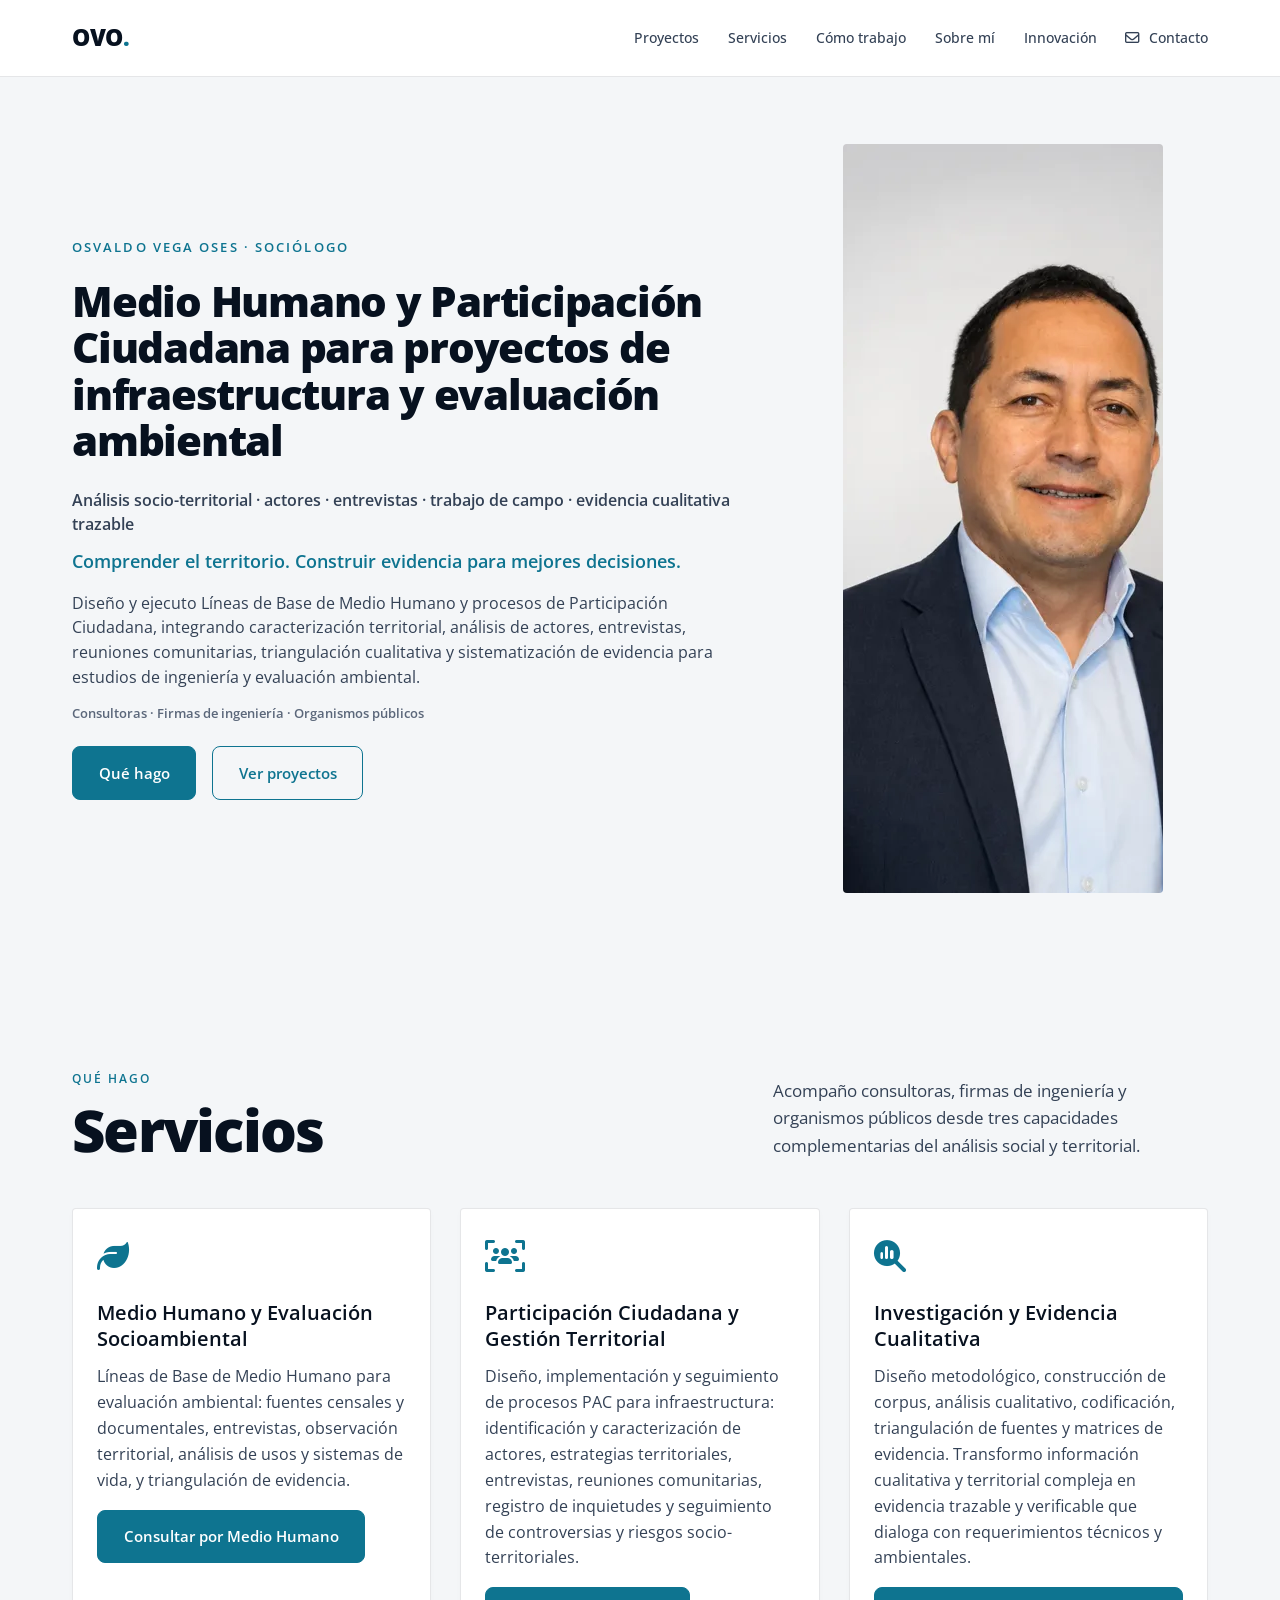
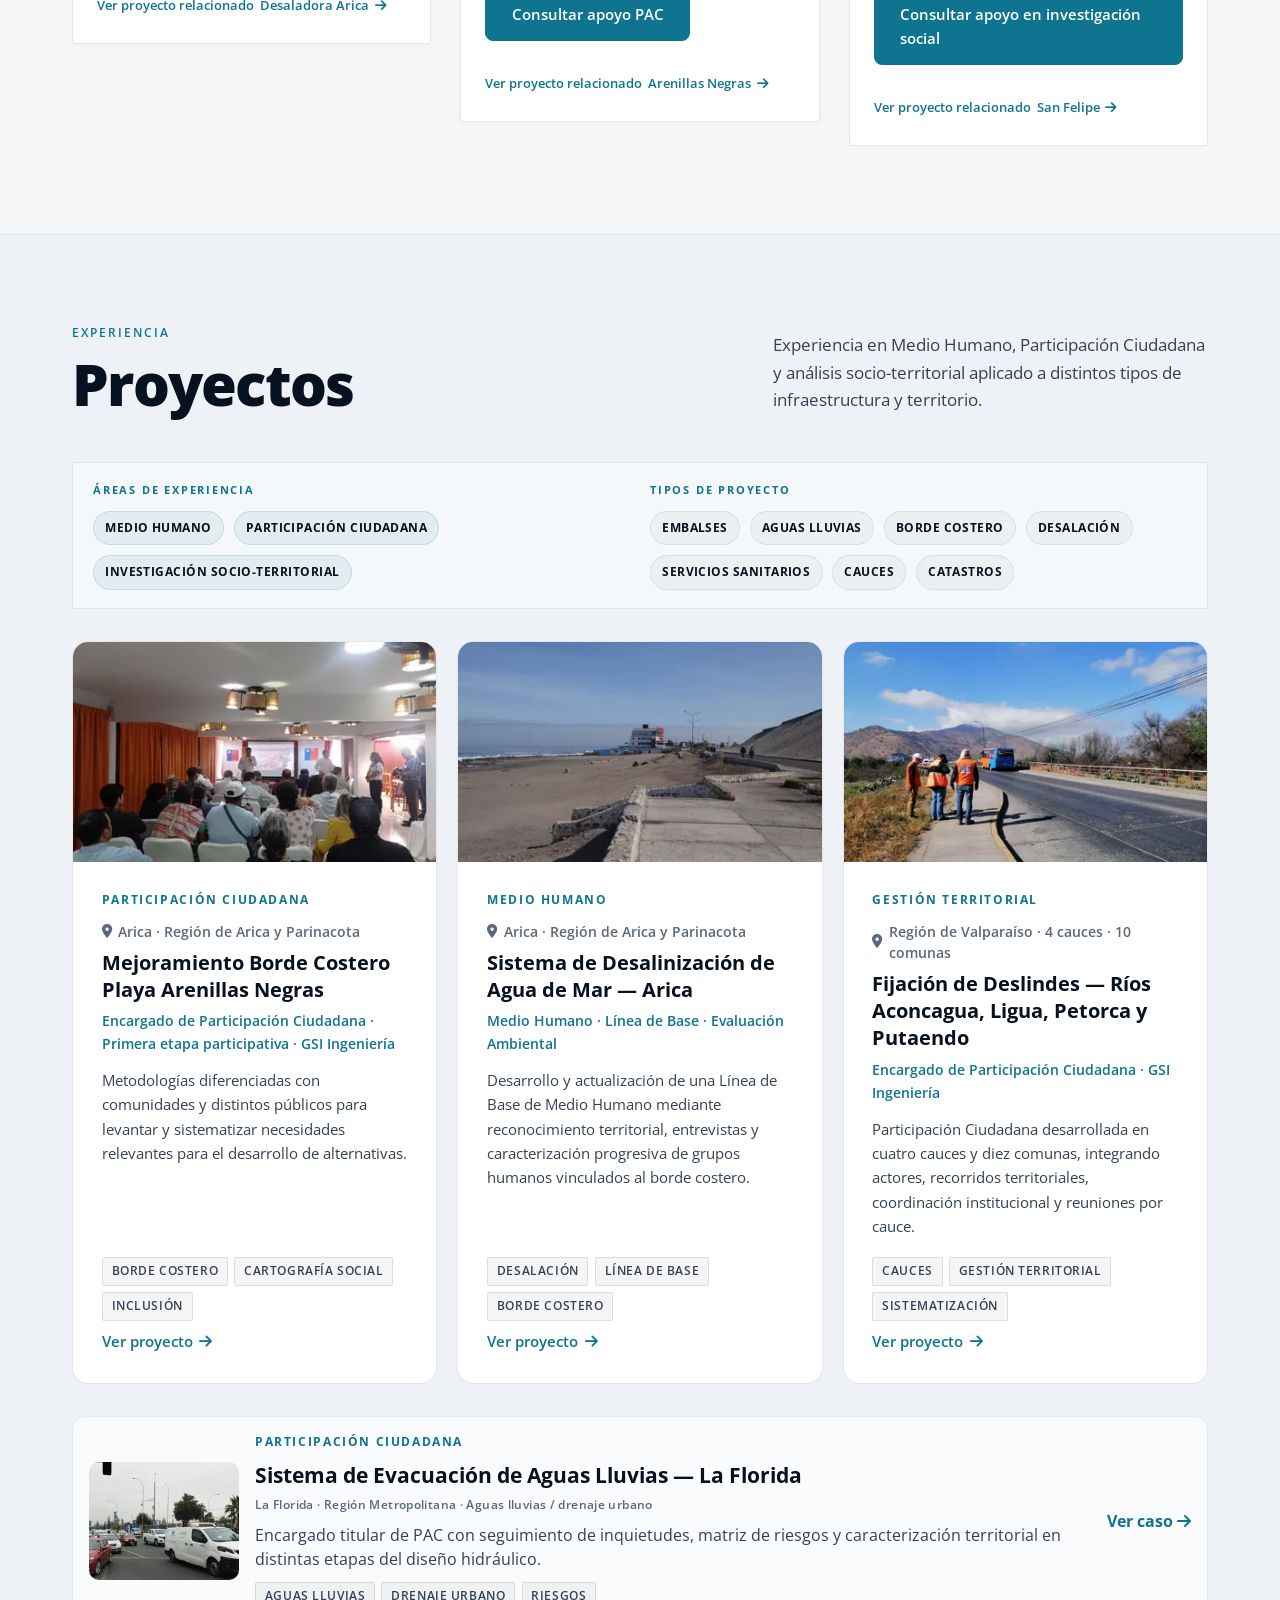
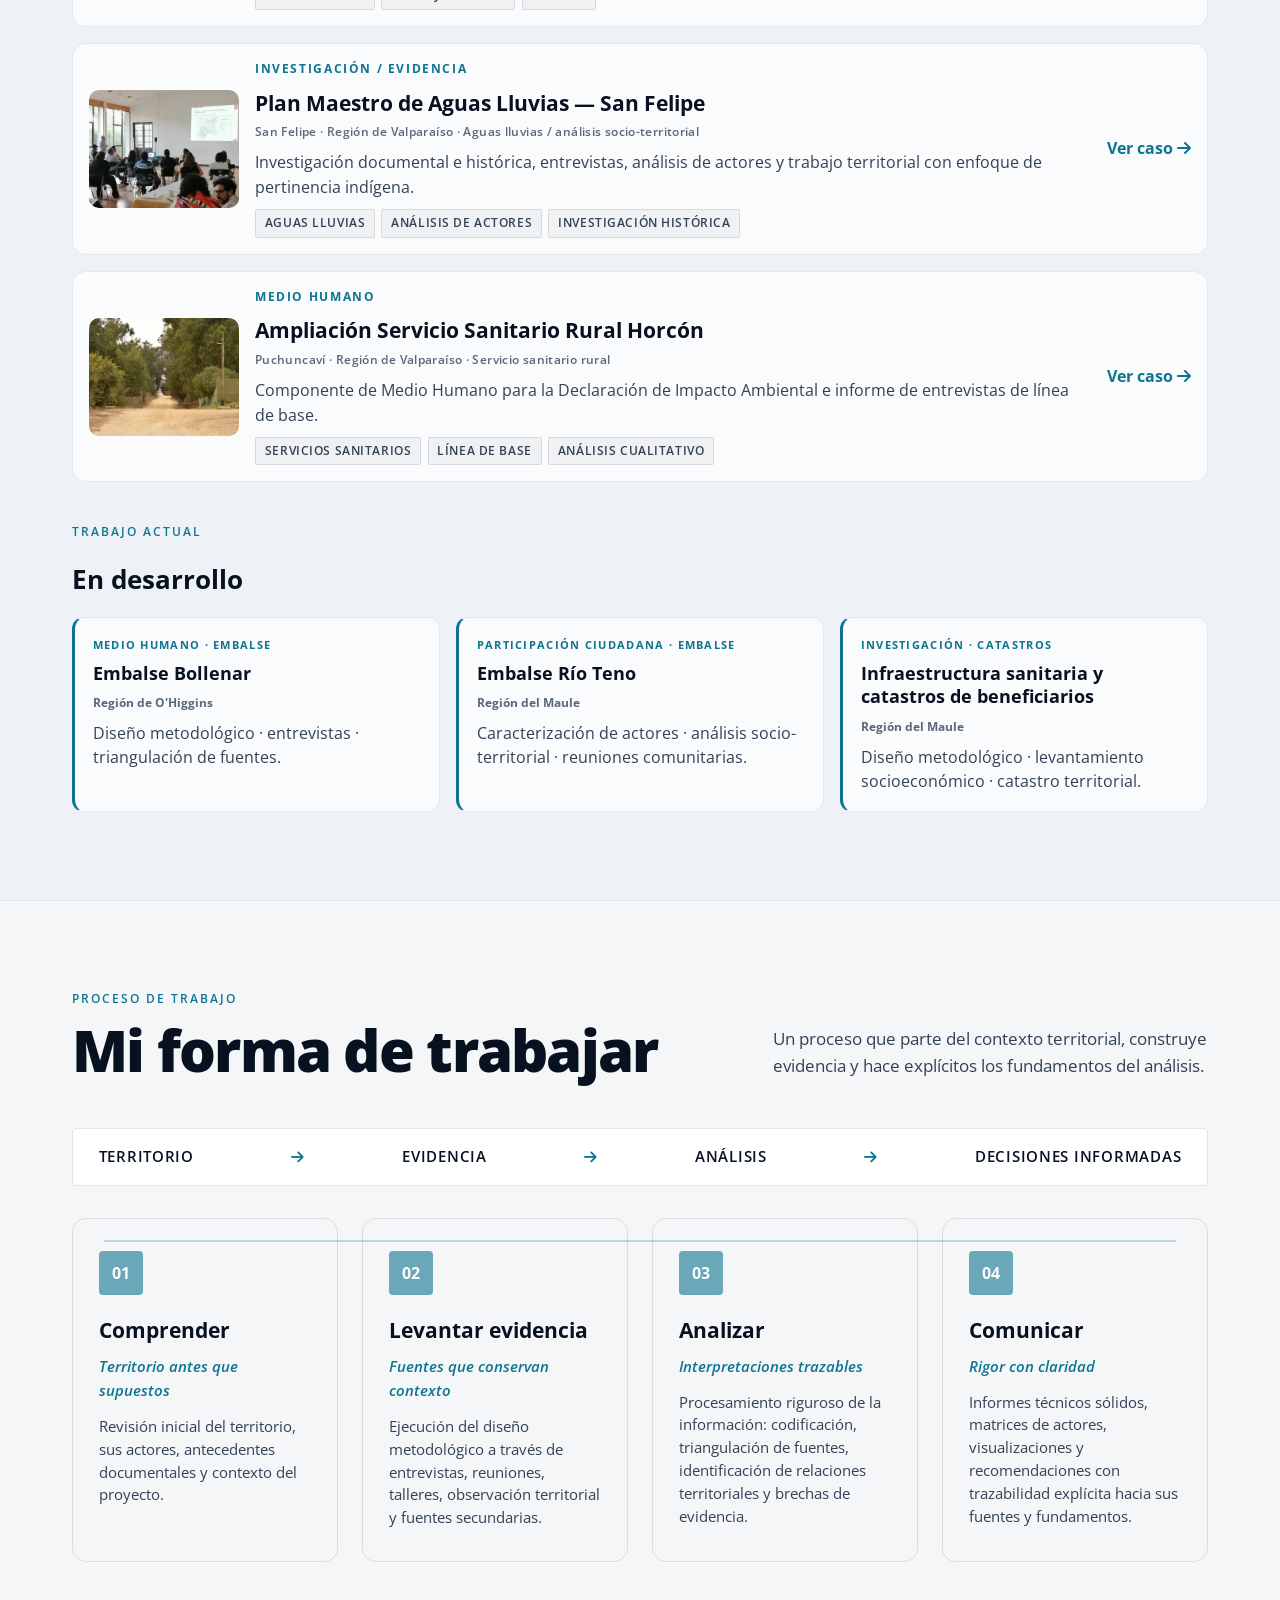
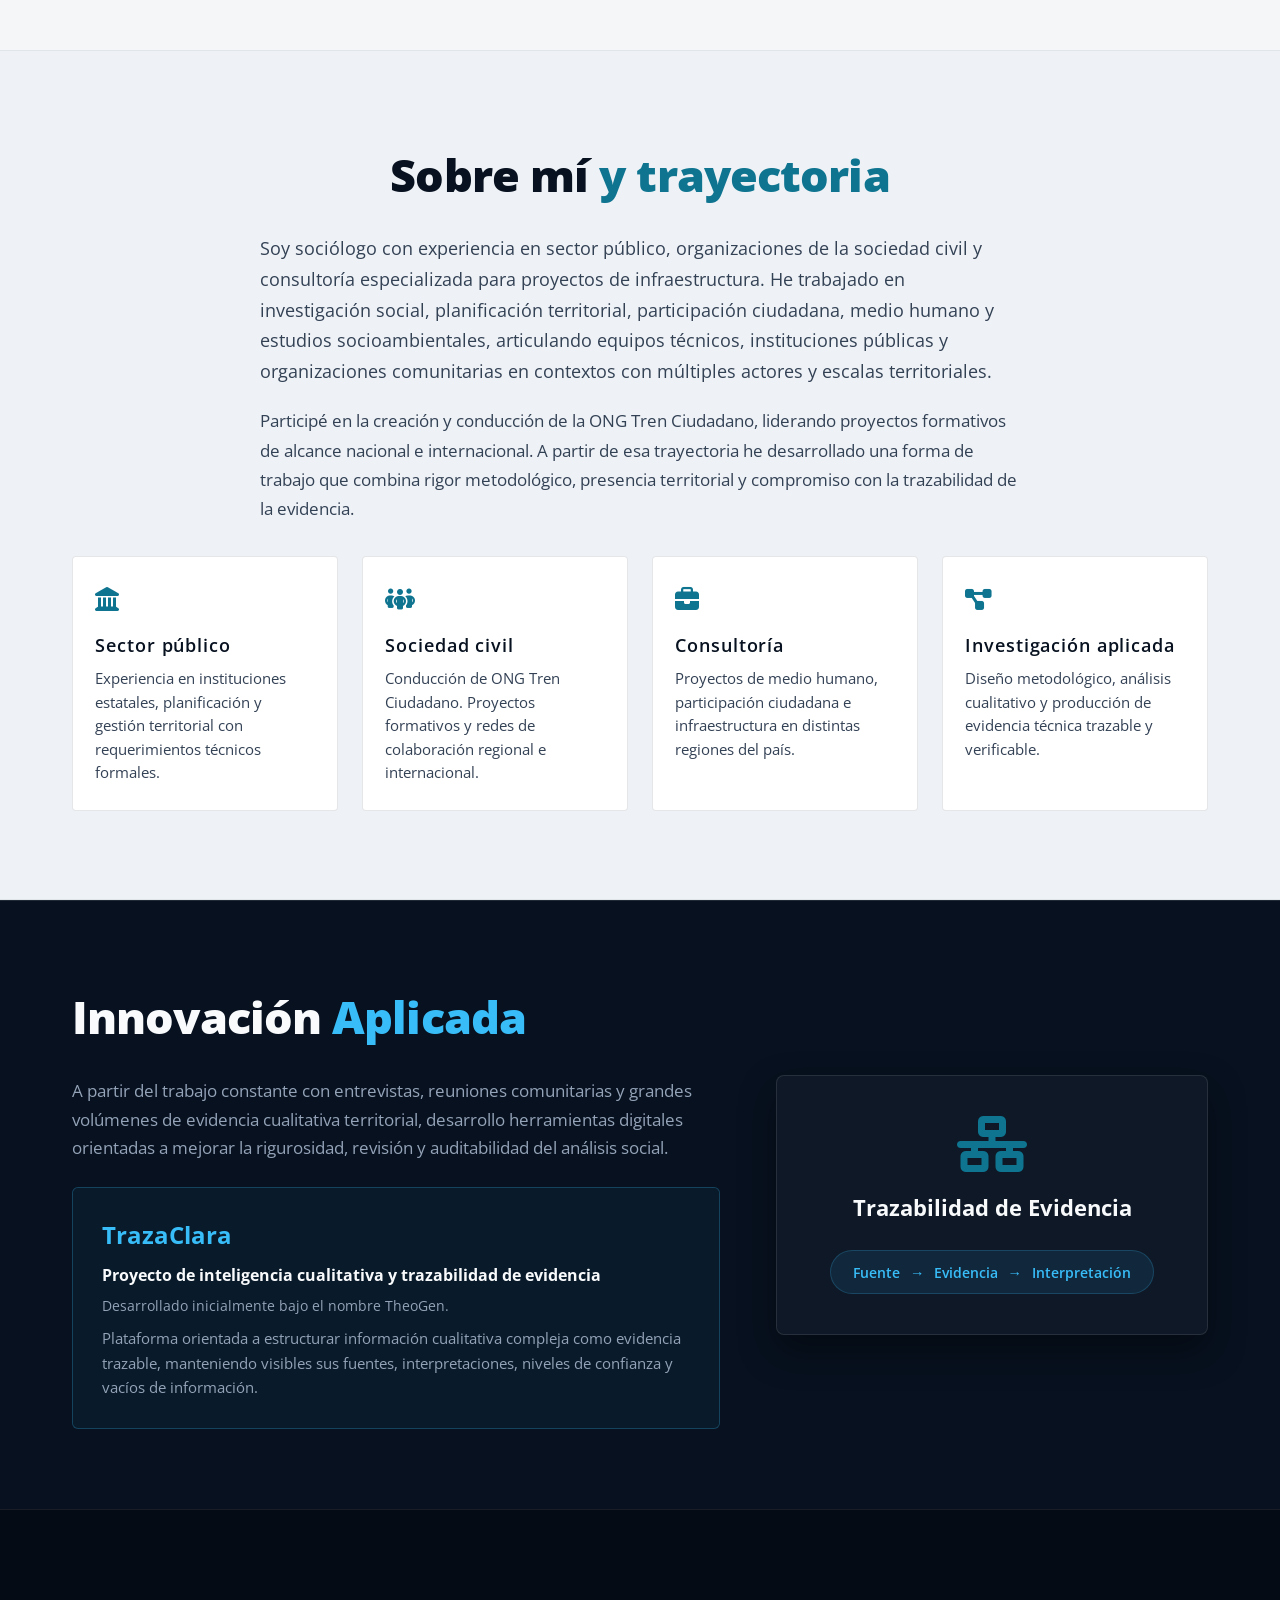
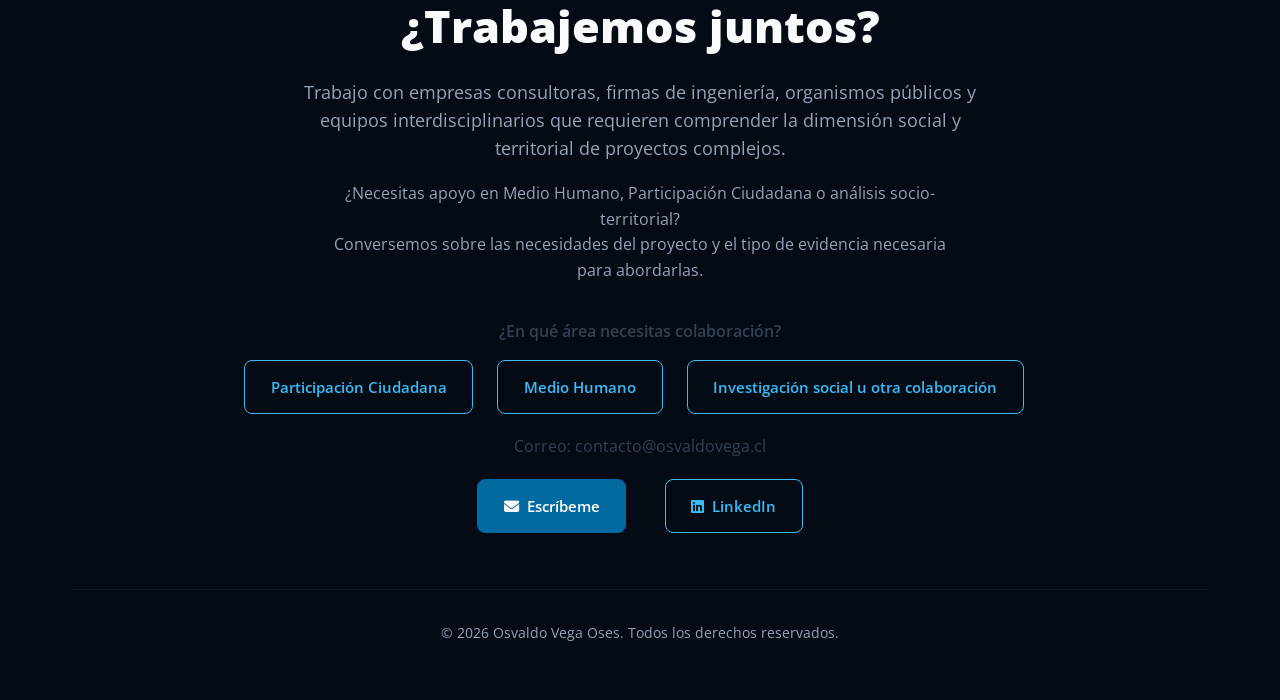
==== commit 9273a44d: "feat: sincronizar desarrollo local de contacto y Clarity Incorpora el aviso de correo y los destinos" ====
--- a/index2.html
+++ b/index2.html
@@ -32,12 +32,16 @@
     <link rel="icon" href="favicon.ico" sizes="any">
     <link rel="icon" type="image/png" sizes="32x32" href="favicon-32x32.png">
     <link rel="icon" type="image/png" sizes="16x16" href="favicon-16x16.png">
+    <link rel="preload" href="Fotos_proyectos/webp/perfil/osvaldo-vega-hero-600.webp" as="image" type="image/webp">
     <link rel="stylesheet" href="style.css">
     <link rel="stylesheet" href="style-v2.css">
-    <link rel="stylesheet" href="https://cdnjs.cloudflare.com/ajax/libs/font-awesome/6.4.0/css/all.min.css">
     <link rel="preconnect" href="https://fonts.googleapis.com">
     <link rel="preconnect" href="https://fonts.gstatic.com" crossorigin>
-    <link href="https://fonts.googleapis.com/css2?family=Open+Sans:wght@300;400;600;700;800&display=swap" rel="stylesheet">
+    <link rel="preload" as="style" href="https://fonts.googleapis.com/css2?family=Open+Sans:wght@400;600;700&display=swap">
+    <link rel="stylesheet" href="https://fonts.googleapis.com/css2?family=Open+Sans:wght@400;600;700&display=swap" media="print" onload="this.media='all'">
+    <noscript><link rel="stylesheet" href="https://fonts.googleapis.com/css2?family=Open+Sans:wght@400;600;700&display=swap"></noscript>
+    <link rel="stylesheet" href="https://cdnjs.cloudflare.com/ajax/libs/font-awesome/6.4.0/css/all.min.css" media="print" onload="this.media='all'">
+    <noscript><link rel="stylesheet" href="https://cdnjs.cloudflare.com/ajax/libs/font-awesome/6.4.0/css/all.min.css"></noscript>
 
         <style>
         /* ============================================================
@@ -629,7 +633,8 @@
             padding: 1.6rem 1.4rem;
         }
 
-        .index-editorial .about-milestone-card h4 {
+        .index-editorial .about-milestone-card h4,
+        .index-editorial .about-milestone-card .milestone-title {
             color: var(--text-primary);
             font-size: 1.1rem;
             font-weight: 600;
@@ -1154,7 +1159,15 @@
                     </div>
                 </div>
                 <div class="hero-photo-wrap">
-                    <img src="Fotos_proyectos/webp/perfil/osvaldo-vega.webp" alt="Retrato profesional de Osvaldo Vega Oses." class="hero-photo" fetchpriority="high" decoding="async">
+                    <img src="Fotos_proyectos/webp/perfil/osvaldo-vega-hero-600.webp"
+                         srcset="Fotos_proyectos/webp/perfil/osvaldo-vega-hero-360.webp 360w,
+                                 Fotos_proyectos/webp/perfil/osvaldo-vega-hero-600.webp 600w"
+                         sizes="(max-width: 768px) 280px, 360px"
+                         alt="Retrato profesional de Osvaldo Vega Oses."
+                         class="hero-photo"
+                         fetchpriority="high"
+                         decoding="async"
+                         width="600" height="749">
                 </div>
             </div>
         </section>
@@ -1247,9 +1260,13 @@
                 <div class="featured-projects">
                     <article class="featured-card" id="card-arenillas">
                         <div class="featured-card-media">
-                            <img src="Fotos_proyectos/webp/arenillas-negras/pac-comunitaria-ampliada.webp"
+                            <img src="Fotos_proyectos/webp/arenillas-negras/pac-comunitaria-ampliada-card-400.webp"
+                                 srcset="Fotos_proyectos/webp/arenillas-negras/pac-comunitaria-ampliada-card-400.webp 400w,
+                                         Fotos_proyectos/webp/arenillas-negras/pac-comunitaria-ampliada.webp 790w"
+                                 sizes="(max-width: 768px) 100vw, 380px"
                                  alt="Reunión comunitaria ampliada de Participación Ciudadana en Playa Arenillas Negras, Arica."
-                                 class="featured-card-img">
+                                 class="featured-card-img"
+                                 loading="lazy" decoding="async" width="400" height="299">
                         </div>
                         <div class="featured-card-content">
                             <span class="project-area">PARTICIPACIÓN CIUDADANA</span>
@@ -1268,9 +1285,13 @@
 
                     <article class="featured-card" id="card-desaladora">
                         <div class="featured-card-media">
-                            <img src="Fotos_proyectos/webp/desaladora-arica/sector-playa.webp"
+                            <img src="Fotos_proyectos/webp/desaladora-arica/sector-playa-card-400.webp"
+                                 srcset="Fotos_proyectos/webp/desaladora-arica/sector-playa-card-400.webp 400w,
+                                         Fotos_proyectos/webp/desaladora-arica/sector-playa-card-800.webp 800w"
+                                 sizes="(max-width: 768px) 100vw, 380px"
                                  alt="Sector de playa en el área de estudio del proyecto de desalinización de Arica."
-                                 class="featured-card-img">
+                                 class="featured-card-img"
+                                 loading="lazy" decoding="async" width="400" height="300">
                         </div>
                         <div class="featured-card-content">
                             <span class="project-area">MEDIO HUMANO</span>
@@ -1289,9 +1310,13 @@
 
                     <article class="featured-card" id="card-deslindes">
                         <div class="featured-card-media">
-                            <img src="Fotos_proyectos/webp/deslindes/recorrido-territorial-20221018-095828.webp"
+                            <img src="Fotos_proyectos/webp/deslindes/recorrido-territorial-card-400.webp"
+                                 srcset="Fotos_proyectos/webp/deslindes/recorrido-territorial-card-400.webp 400w,
+                                         Fotos_proyectos/webp/deslindes/recorrido-territorial-card-800.webp 800w"
+                                 sizes="(max-width: 768px) 100vw, 380px"
                                  alt="Recorrido territorial en cauce del estudio de fijación de deslindes de ríos, Región de Valparaíso."
-                                 class="featured-card-img">
+                                 class="featured-card-img"
+                                 loading="lazy" decoding="async" width="400" height="300">
                         </div>
                         <div class="featured-card-content">
                             <span class="project-area">GESTIÓN TERRITORIAL</span>
@@ -1312,7 +1337,13 @@
                 <div class="published-projects">
                     <article class="published-project-row" id="row-la-florida">
                         <div class="published-project-media">
-                            <img src="Fotos_proyectos/webp/la-florida/visita-reconocimiento-10.webp" alt="Reconocimiento territorial en corredor urbano del área de estudio de aguas lluvias, La Florida." class="published-project-img">
+                            <img src="Fotos_proyectos/webp/la-florida/visita-reconocimiento-10-card-400.webp"
+                                 srcset="Fotos_proyectos/webp/la-florida/visita-reconocimiento-10-card-400.webp 400w,
+                                         Fotos_proyectos/webp/la-florida/visita-reconocimiento-10.webp 816w"
+                                 sizes="(max-width: 768px) 100vw, 350px"
+                                 alt="Reconocimiento territorial en corredor urbano del área de estudio de aguas lluvias, La Florida."
+                                 class="published-project-img"
+                                 loading="lazy" decoding="async" width="400" height="180">
                         </div>
                         <div class="published-project-body">
                             <span class="project-area">PARTICIPACIÓN CIUDADANA</span>
@@ -1330,7 +1361,13 @@
 
                     <article class="published-project-row" id="row-san-felipe">
                         <div class="published-project-media">
-                            <img src="Fotos_proyectos/webp/san-felipe/presentacion-avances-1.webp" alt="Presentación de avances en reunión PAC del Plan Maestro de Aguas Lluvias de San Felipe." class="published-project-img">
+                            <img src="Fotos_proyectos/webp/san-felipe/presentacion-avances-1-card-400.webp"
+                                 srcset="Fotos_proyectos/webp/san-felipe/presentacion-avances-1-card-400.webp 400w,
+                                         Fotos_proyectos/webp/san-felipe/presentacion-avances-1.webp 851w"
+                                 sizes="(max-width: 768px) 100vw, 350px"
+                                 alt="Presentación de avances en reunión PAC del Plan Maestro de Aguas Lluvias de San Felipe."
+                                 class="published-project-img"
+                                 loading="lazy" decoding="async" width="400" height="300">
                         </div>
                         <div class="published-project-body">
                             <span class="project-area">INVESTIGACIÓN / EVIDENCIA</span>
@@ -1348,7 +1385,13 @@
 
                     <article class="published-project-row" id="row-horcon">
                         <div class="published-project-media">
-                            <img src="Fotos_proyectos/webp/horcon/calle-interior-horcon.webp" alt="Calle interior del borde costero de Horcón, Puchuncaví, durante el reconocimiento territorial." class="published-project-img">
+                            <img src="Fotos_proyectos/webp/horcon/calle-interior-horcon-card-400.webp"
+                                 srcset="Fotos_proyectos/webp/horcon/calle-interior-horcon-card-400.webp 400w,
+                                         Fotos_proyectos/webp/horcon/calle-interior-horcon.webp 575w"
+                                 sizes="(max-width: 768px) 100vw, 350px"
+                                 alt="Calle interior del borde costero de Horcón, Puchuncaví, durante el reconocimiento territorial."
+                                 class="published-project-img"
+                                 loading="lazy" decoding="async" width="400" height="266">
                         </div>
                         <div class="published-project-body">
                             <span class="project-area">MEDIO HUMANO</span>
@@ -1469,22 +1512,22 @@
                 <div class="about-milestones">
                     <div class="about-milestone-card" id="hito-publico">
                         <span class="milestone-icon"><i class="fa-solid fa-landmark"></i></span>
-                        <h4>Sector público</h4>
+                        <h3 class="milestone-title">Sector público</h3>
                         <p>Experiencia en instituciones estatales, planificación y gestión territorial con requerimientos técnicos formales.</p>
                     </div>
                     <div class="about-milestone-card" id="hito-civil">
                         <span class="milestone-icon"><i class="fa-solid fa-people-group"></i></span>
-                        <h4>Sociedad civil</h4>
+                        <h3 class="milestone-title">Sociedad civil</h3>
                         <p>Conducción de ONG Tren Ciudadano. Proyectos formativos y redes de colaboración regional e internacional.</p>
                     </div>
                     <div class="about-milestone-card" id="hito-consultoria">
                         <span class="milestone-icon"><i class="fa-solid fa-briefcase"></i></span>
-                        <h4>Consultoría</h4>
+                        <h3 class="milestone-title">Consultoría</h3>
                         <p>Proyectos de medio humano, participación ciudadana e infraestructura en distintas regiones del país.</p>
                     </div>
                     <div class="about-milestone-card" id="hito-investigacion">
                         <span class="milestone-icon"><i class="fa-solid fa-diagram-project"></i></span>
-                        <h4>Investigación aplicada</h4>
+                        <h3 class="milestone-title">Investigación aplicada</h3>
                         <p>Diseño metodológico, análisis cualitativo y producción de evidencia técnica trazable y verificable.</p>
                     </div>
                 </div>
--- a/style.css
+++ b/style.css
@@ -1500,11 +1500,24 @@
   display: block;
 }
 
-.about-milestone-card h4 {
+.service-cta {
+  display: inline-flex;
+  align-self: flex-start;
+  margin: 1rem 0 .75rem;
+}
+
+.contact-prompt { margin: 2rem 0 1rem; font-weight: 600; }
+.contact-options { display: flex; justify-content: center; flex-wrap: wrap; gap: .75rem; }
+.contact-email-visible { margin: 1.25rem 0; }
+.contact-email-visible a { color: inherit; text-underline-offset: .2em; }
+
+.about-milestone-card h4,
+.about-milestone-card .milestone-title {
   font-size: 0.95rem;
   letter-spacing: 0.05em;
   margin-bottom: 0.4rem;
   color: #ffffff;
+  font-weight: 600;
 }
 
 .about-milestone-card p {
@@ -1843,10 +1856,25 @@
     grid-template-columns: minmax(0, 1fr) !important;
   }
 }
-
-/* Recorridos de servicios y contacto OVO v1.1 */
-.service-cta { display: inline-flex; align-self: flex-start; margin: 1rem 0 .75rem; }
-.contact-prompt { margin: 2rem 0 1rem; font-weight: 600; }
-.contact-options { display: flex; justify-content: center; flex-wrap: wrap; gap: .75rem; }
-.contact-email-visible { margin: 1.25rem 0; }
-.contact-email-visible a { color: inherit; text-underline-offset: .2em; }
+.contact-notice:not(:empty) {
+    display: block;
+    flex-basis: 100%;
+    margin: .75rem 0;
+    padding: .75rem 1rem;
+    border: 1px solid #ccd7df;
+    border-radius: .5rem;
+    background: #fff;
+    color: #253747;
+    font-size: .95rem;
+    line-height: 1.5;
+    text-align: left;
+}
+.contact-notice a { color: #174f75; text-decoration: underline; overflow-wrap: anywhere; }
+.contact-notice a:focus-visible { outline: 2px solid #174f75; outline-offset: 3px; }
+.contact-notice-header:not(:empty) {
+    position: absolute;
+    right: 1rem;
+    top: 100%;
+    width: min(26rem, calc(100vw - 2rem));
+    box-shadow: 0 4px 16px rgba(0, 0, 0, .15);
+}
